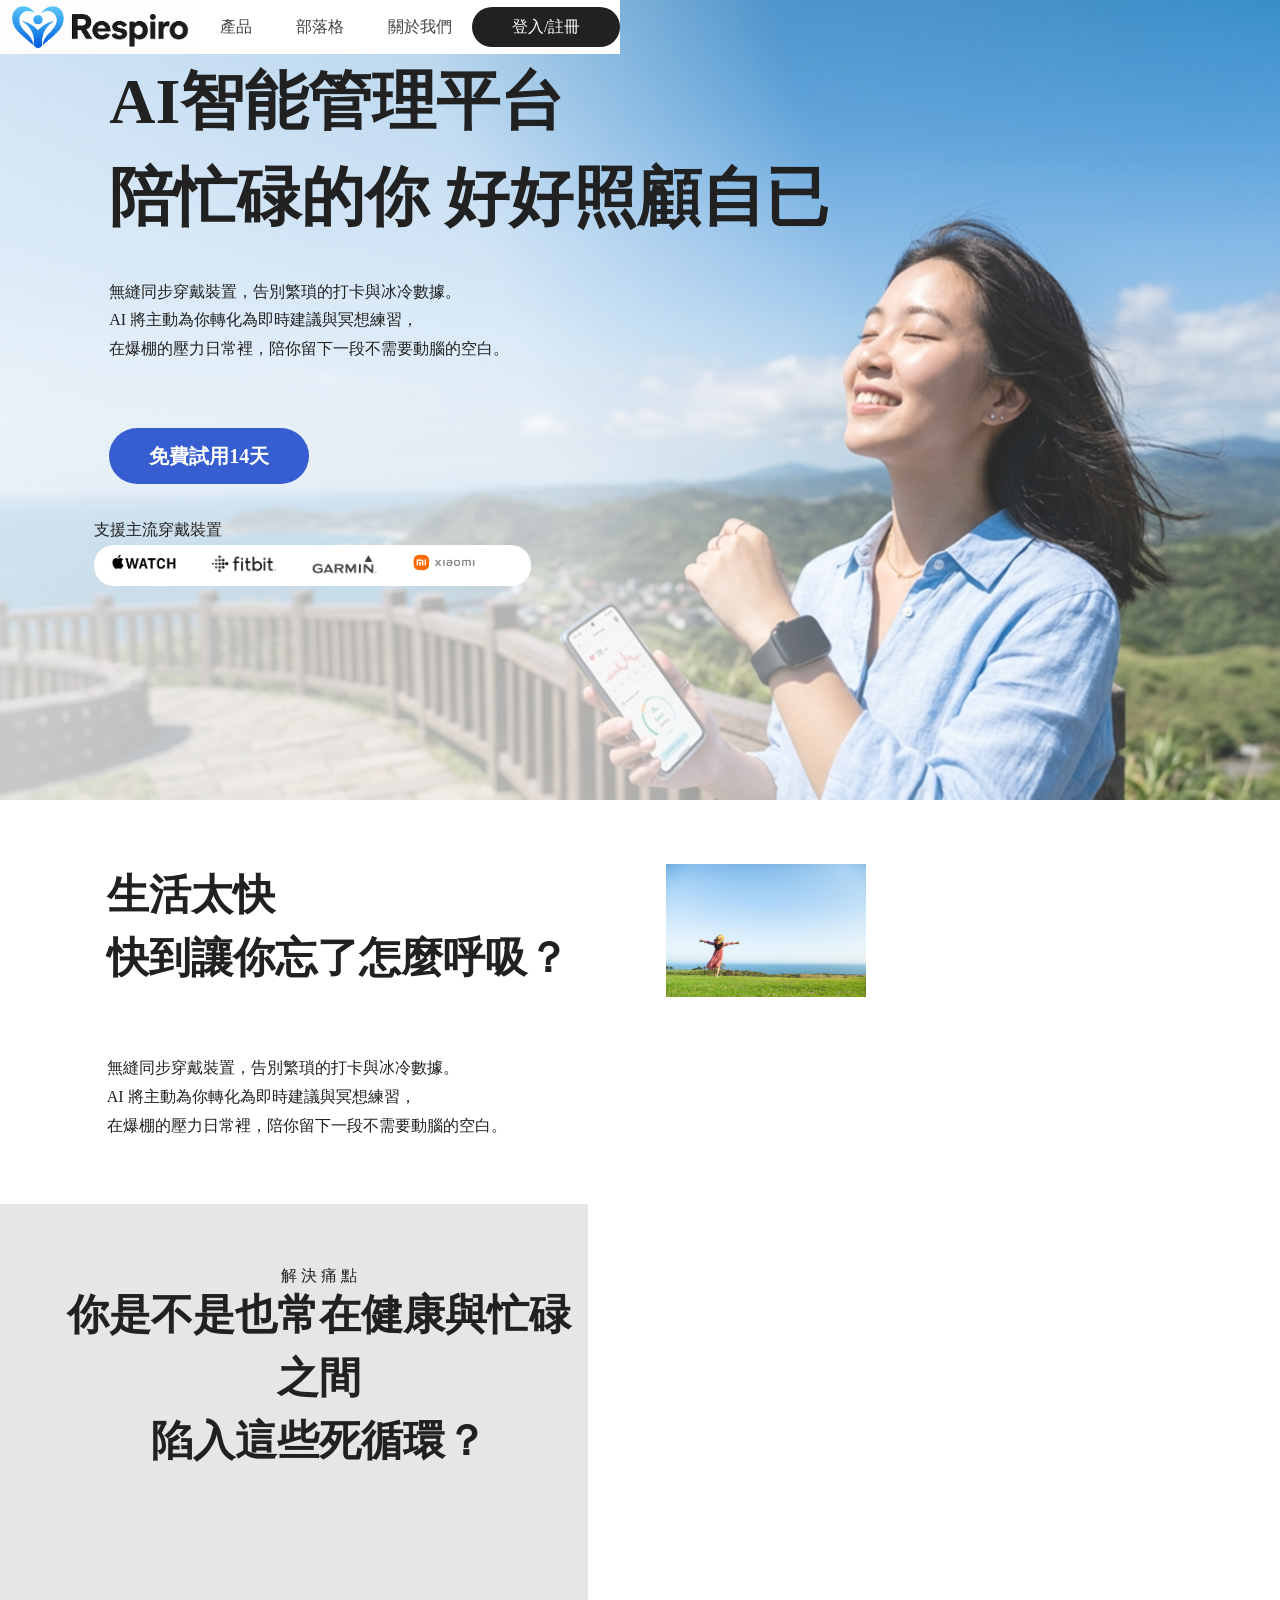
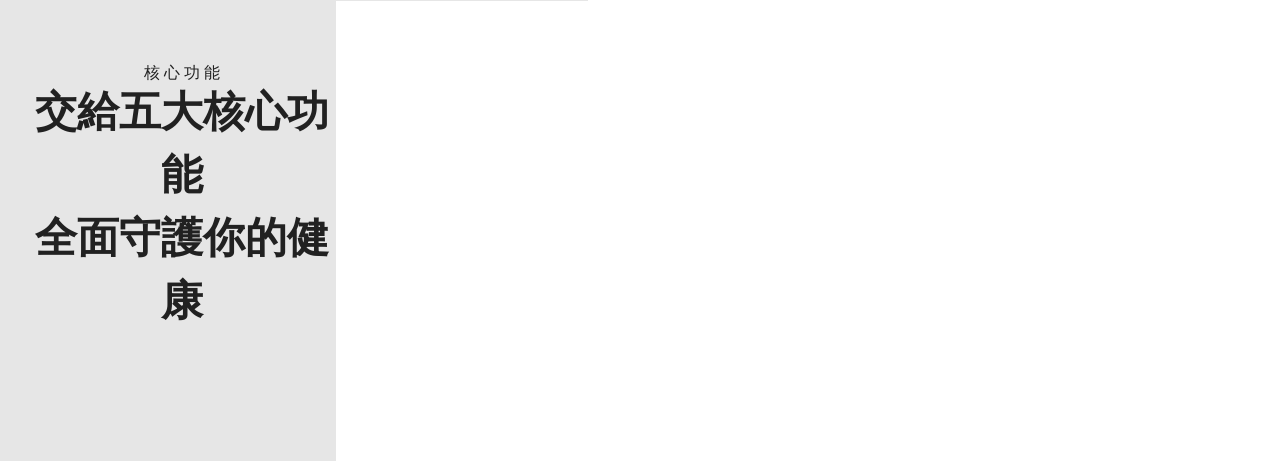
==== index.html @ ed813b64 "第三次修改" ====
<!DOCTYPE html>
<html lang="en">
<head>
    <meta charset="UTF-8">
    <meta name="viewport" content="width=device-width, initial-scale=1.0">
    <title>Document</title>
    <link rel="stylesheet" href="reset.css">
    <link rel="stylesheet" href="index.css">
    <link rel="stylesheet" href="all.css">
    <style>
        
    </style>
</head>


    
    <div class="header">
        <div class="container">
            <div class="row">
                    <div class="navbar d-flex align-center  justify-between  ">
                        <div class="nav  d-flex align-center justify-between  ">
                            <div class="logo">
                                <img src="image/respiro-logo.png" alt="logo"  style="width: 200px";>
                            </div>
                            <div class="menu">
                                <a href="">產品</a>
                                <a href="">部落格</a>
                                <a href="">關於我們</a>
                            </div>
                        </div>
                            <div class="login">
                                <a href="">登入/註冊</a>
                            </div>
                    </div>
            </div>
        </div>

        <div class="row">
            <div class="col-8 offset-1 ">
                        <h1 class="h1 mb-32 ">AI智能管理平台 <br>陪忙碌的你 好好照顧自已</h1> 
                        <p class="text-sm  mb-64">無縫同步穿戴裝置，告別繁瑣的打卡與冰冷數據。<br>
                        AI 將主動為你轉化為即時建議與冥想練習，<br>
                        在爆棚的壓力日常裡，陪你留下一段不需要動腦的空白。</p>
                <div class="trial mb-32 ">
                        <a href="#" class="text-md"  >免費試用14天</a>
                </div>
            </div>
        </div>

    <div class="row">
                <div class="support-device col-4  offset-1">
                        <p class="text-sm ">支援主流穿戴裝置</p>
                            <div class="device">
                                <ul class="d-flex">
                                    <li><img src="image/Apple_Watch_Series_3-Logo.wine.png" alt="apple-watch" style="width: 100px; "></li>
                                    <li><img src="image/Fitbit logo.png" alt="fit-bit" style="width: 100px"></li>
                                    <li><img src="image/garmin_logo.png" style="width: 100px"> </li>
                                    <li><img src="image/小米-logo.png "style="width: 100px"></li>
                                </ul>
                            </div>
                
                </div>
                    
            </div>

    
    </div>
        

        <div class="container">
            
            <div class="row">
                    <div class="pain-point d-flex col-12 offset-1 py-64 ">
                            <div class="pain-text">
                            <h2 class="h2 mb-64">生活太快<br>快到讓你忘了怎麼呼吸？</h2>
                            <p class="text-sm">無縫同步穿戴裝置，告別繁瑣的打卡與冰冷數據。<br>
                                AI 將主動為你轉化為即時建議與冥想練習，<br>
                                在爆棚的壓力日常裡，陪你留下一段不需要動腦的空白。</p>
                            </div>
                            <div class="paint-img col-5 offset-1">
                                <img src="image/breath.jpg" alt="breath" width="200px">
                            </div>
                    </div>
            </div>

            <div class="row">
                    <div class="solution py-64 ">
                        <div class="solution-text offset-1 text-center">
                            <p class="">解 決 痛 點</p>
                            <h2 class="h2 mb-64  mb-24"  >你是不是也常在健康與忙碌之間<br>
                        陷入這些死循環？</h2>
                        </div>

                    </div>
            </div>

            <div class="row">
                    <div class="core-services py-64 ">
                        <div class="solution-text offset-1 text-center">
                            <p class="">核 心 功 能</p>
                            <h2 class="h2 mb-64  mb-24"  >交給五大核心功能<br>
                        全面守護你的健康</h2>
                        </div>   
                    </div>  
            </div>
            
            
        </div>


    



</body>
</html>
---- index.css ----
.menu a{
    color: var(--netural-700);
    padding: 8px 20px;

    
}



.navbar{
    background-color:var(--netural-0) ;
    
   
}
.login a{
   text-decoration: none;
   color: var(--netural-0);
   background-color:var(--netural-800) ;
   border-radius: 20px;
   padding: 12px 40px;
   

}


.header{
    background-image: url(/image/hero-img.png);
    max-width: 100%;
    height: 800px; 
    display: block;
    /* 建議高度 450-500px之間 最高650px */
    background-repeat: no-repeat;
    background-position: center center;
}


.trial a{
    background-color:var(--primary-600) ;
    padding: 8px 40px;
    border-radius: 30px;
    color: var(--netural-0);
}

.device ul img{
 padding-inline: 16px;
 
 
}

.device{
    background-color: var(--netural-0);
    padding-block: 8px;
    border-radius: 20px;

}

.solution{
    background-color: var(--netural-200);
}

.card{
    width: 300px;
    border-radius: 30px;
    padding-block: 24px;
    padding-inline: 100%;
}


.card-01{
    background-color:#ECF2E8;
   
}


.card-02{
    background-color:#FFE8DA;
}

.card-03{
    background-color:#DCE1FE;
}


.core-services{
     background-color: var(--netural-200);
}
---- all.css ----
/* 顏色 */


:root{
    --primary-100:#DFE9FA;
    --primary-200:#C7D9F6;
    --primary-300:#A1C1EF;
    --primary-400:#74A0E6;
    --primary-500:#5380DE;
    --primary-600:#375ED0;
    --primary-700:#3551C0;
    --primary-800:#31449C;

    --netural-0:#ffffff;
    --netural-100:#F5F5F5;
    --netural-200:#E6E6E6;
    --netural-300:#D6D6D6;
    --netural-400:#A5A5A5;
    --netural-500:#767676;
    --netural-600:#575757;
    --netural-700:#434343;
    --netural-800:#212121;
    --netural-900:#1A1A1A;
    


    
}

/* 標籤 */

*, *::before, *::after {
    box-sizing: border-box;
}


img{
    vertical-align: middle;
    max-width: 100%;
    height: auto;

}
a{
    text-decoration: none;
    
    display: inline-block;

}

body{
    color: #212121;
}


/* 通用設定 */

.margin-auto{
 margin: auto;
}

.container {
    max-width: 1440px;
    padding-inline: 15px;
    margin: auto;
}


.h1{
    font-size: 64px;
    line-height:1.5 ;
    font-weight: 700;
}

.h2{
    font-size: 42px;
    line-height:1.5 ;
    font-weight: 700;
}

.h3{
    font-size: 32px;
    line-height:1.5 ;
    font-weight: 700;
}


.text-lg{
    font-size: 24px;
    line-height:1.5 ;
    font-weight: 500;

}

.text-md{
    font-size: 20px;
    line-height:2 ;
    font-weight: 600;

}

.text-sm{
    font-size: 16px;
    line-height:1.8 ;
    font-weight: 500;

}

.bg-neutral-100{
    background-color:var(--neutral-100);
    
}

.bg-neutral-200{
    background-color:var(--neutral-200);
}

.bg-neutral-300{
    background-color:var(--neutral-300);
}


.d-flex{
    display: flex;
}

.justify-between{
    justify-content: space-between;
}

.justify-center{
    justify-content: center;
}

.justify-around{
    justify-content: space-around;
}

.align-center{
    align-items: center;
}

.flex-wrap{
    flex-wrap: wrap;
}

.text-center{
    text-align: center;
}
/* 網格 */

.mb-4{
    margin-bottom: 4px;
}

.mb-8{
    margin-bottom: 8px;
}

.mb-12{
    margin-bottom: 12px;
}

.mb-24{
    margin-bottom: 23px;
}


.mb-32{
    margin-bottom: 32px;
}

.mb-40{
    margin-bottom: 40px;
}

.mb-60{
    margin-bottom: 60px;
}

.mb-64{
    margin-bottom: 64px;
}


.mb-72{
    margin-bottom: 72px;
}

.mb-96{
    margin-bottom: 96px;
}

.mb-142{
    margin-bottom: 142px;
}

.mb-168{
    margin-bottom: 168px;
}


.p-32{
    padding: 32px;
}

.py-64{
    padding-top: 64px;
    padding-bottom: 64px;
}

.py-32{
    padding-top: 32px;
    padding-bottom: 32px;
}

.py-8{
    padding-top: 8px;
    padding-bottom: 8px;
}

.pb-12{
    padding-bottom: 12px;
}

.pb-24{
    padding-bottom: 24px;
}






.pb-48{
    padding-bottom: 48px;
}

.pe-8{
    padding-right: 8px;
}

.pe-12{
    padding-right: 12px;
}

.px-24{
    padding-inline: 24px;
}

.container {
    max-width: 1440px;
    padding-inline: 15px;
    margin: auto;
}

.row {
    display: flex;
    flex-wrap: wrap;
    margin-inline: -15px;
}

[class^="col-"],
.col {
    
    padding-inline: 15px;
    box-sizing: border-box;
}

.col-1 {
    width: 8.333333%;
}

.col-2 {
    width: 16.666666%;
}

.col-3 {
    width: 25%;
}

.col-4 {
    width: 33.333333%;
}

.col-5 {
    width: 41.666666%;
}

.col-6 {
    width: 50%;
}

.col-7 {
    width: 58.333333%;
}

.col-8 {
    width: 66.666666%;
}

.col-9 {
    width: 75%;
}

.col-10 {
    width: 83.333333%;
}

.col-11 {
    width: 91.666666%;
}

.col-12 {
    width: 100%;
}


.offset-1 {
  margin-left: 8.333333%;
}


.row {
    display: flex;
    flex-wrap: wrap;
    margin-inline: -15px;
}
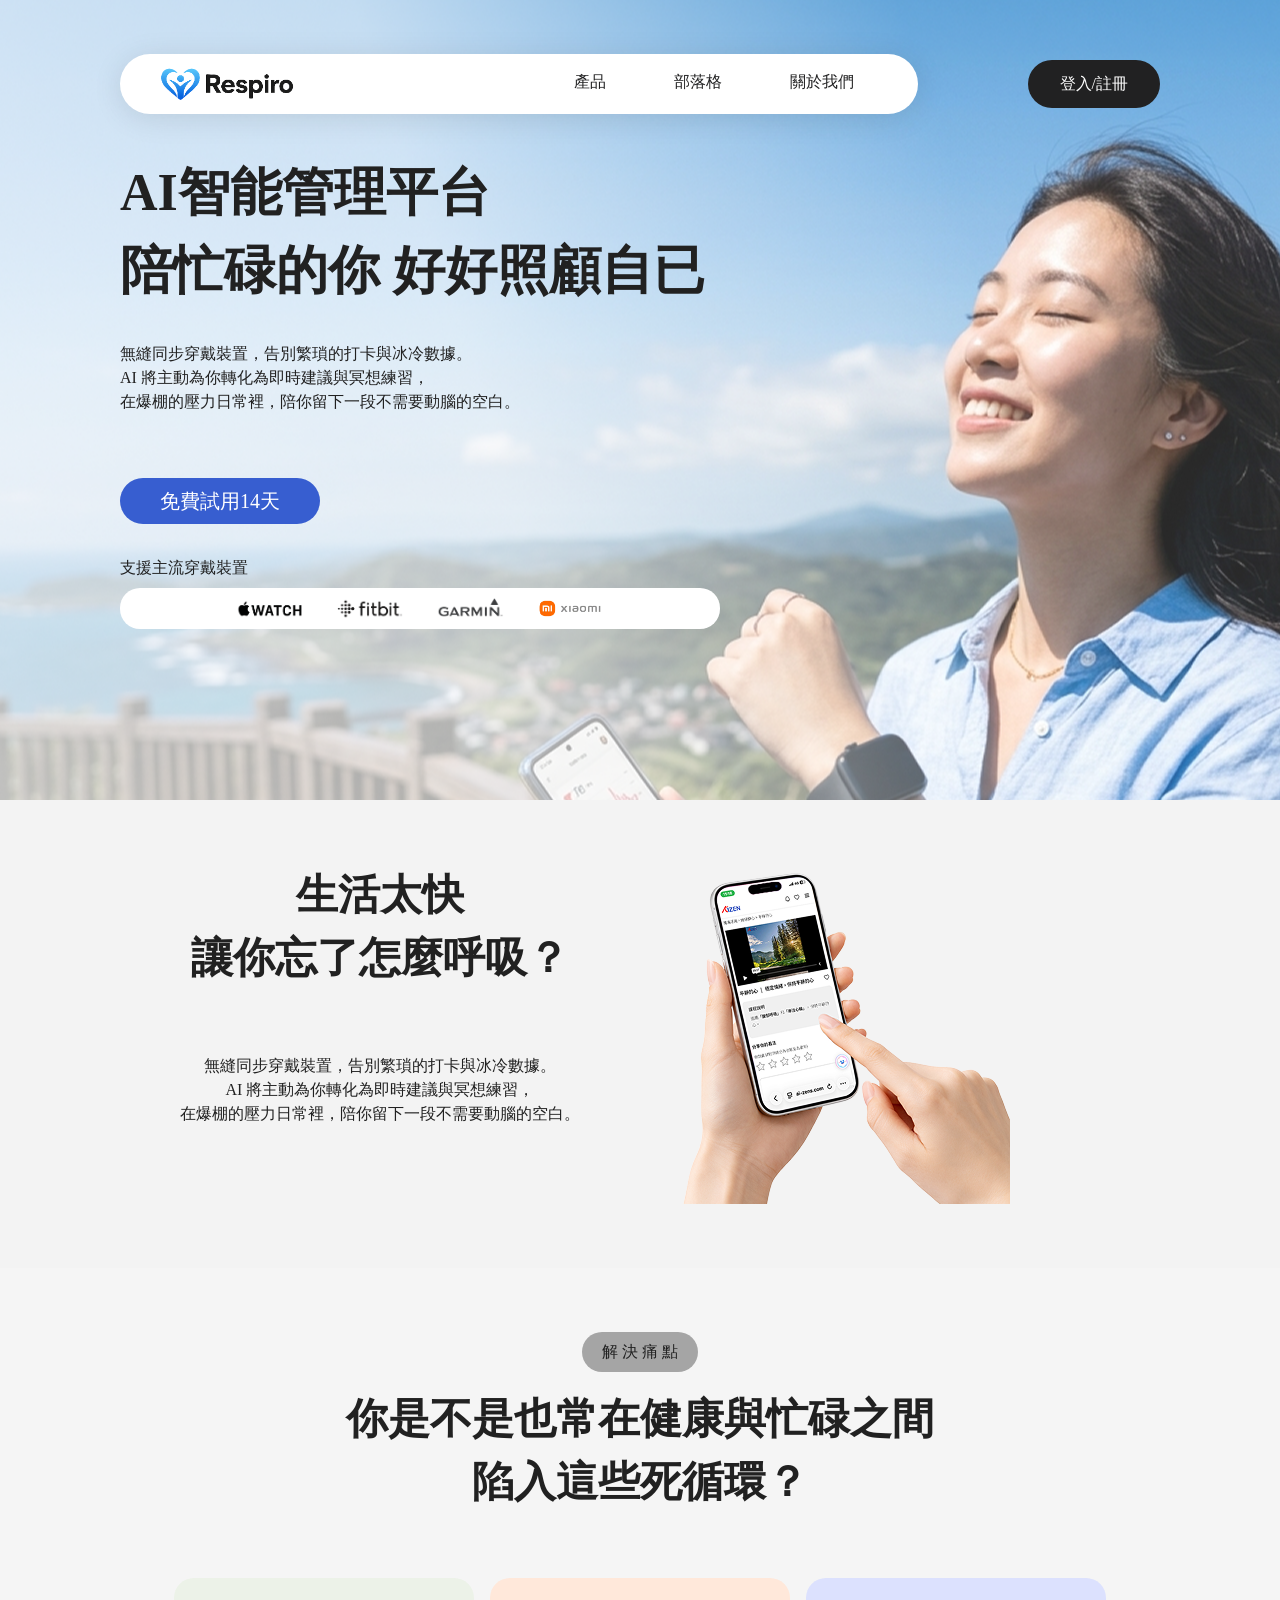
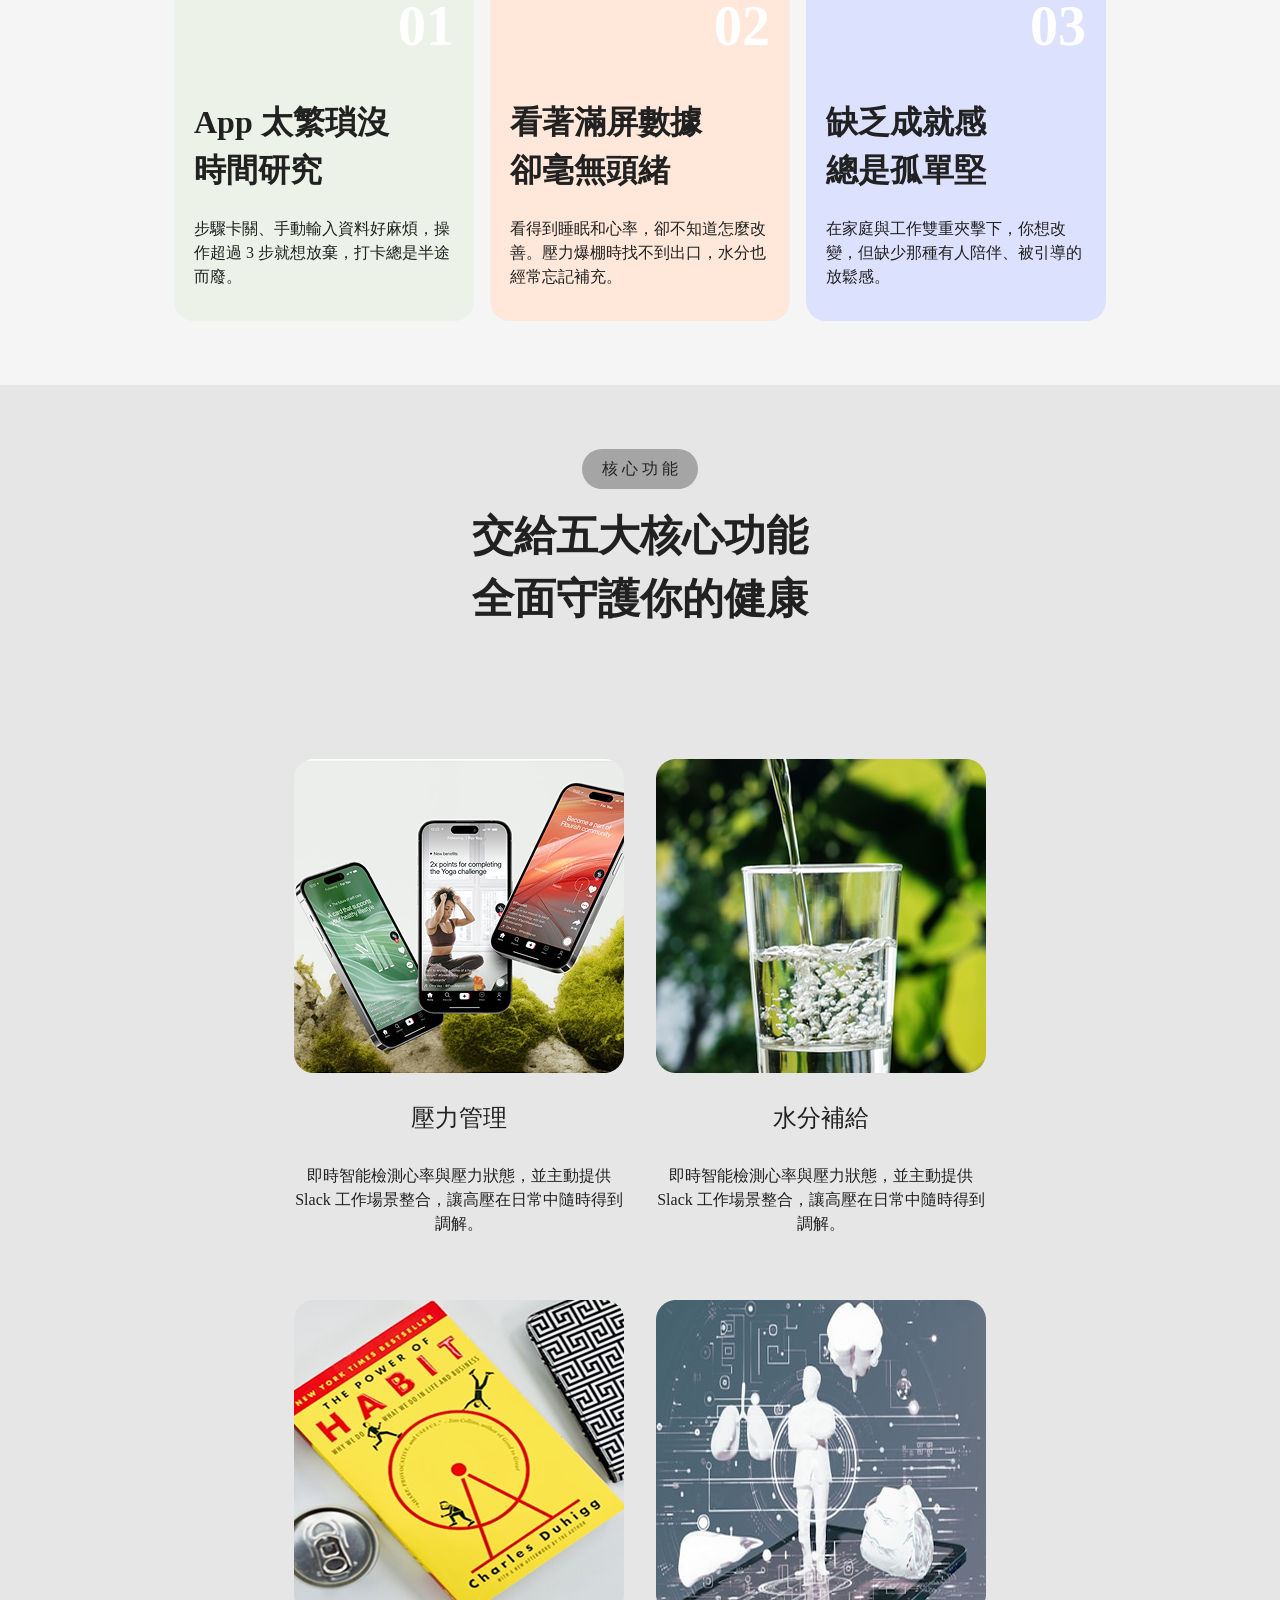
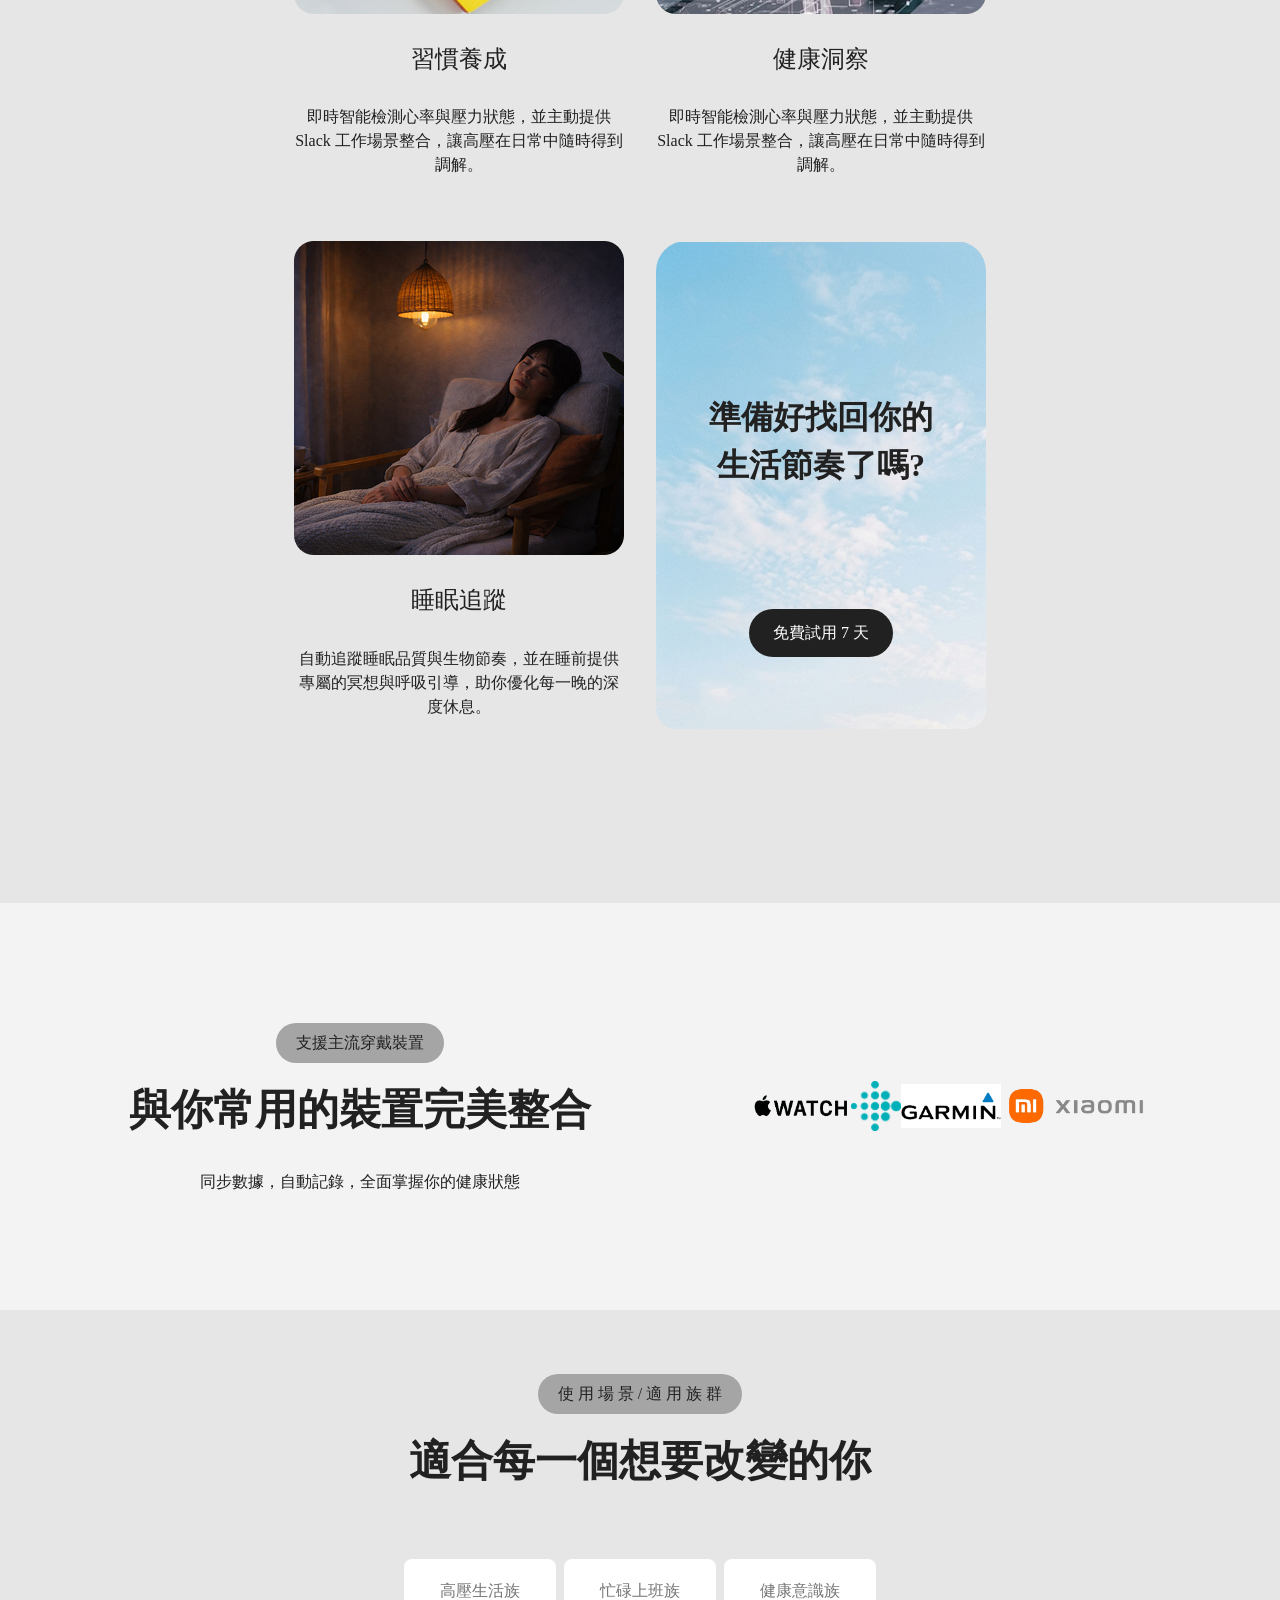
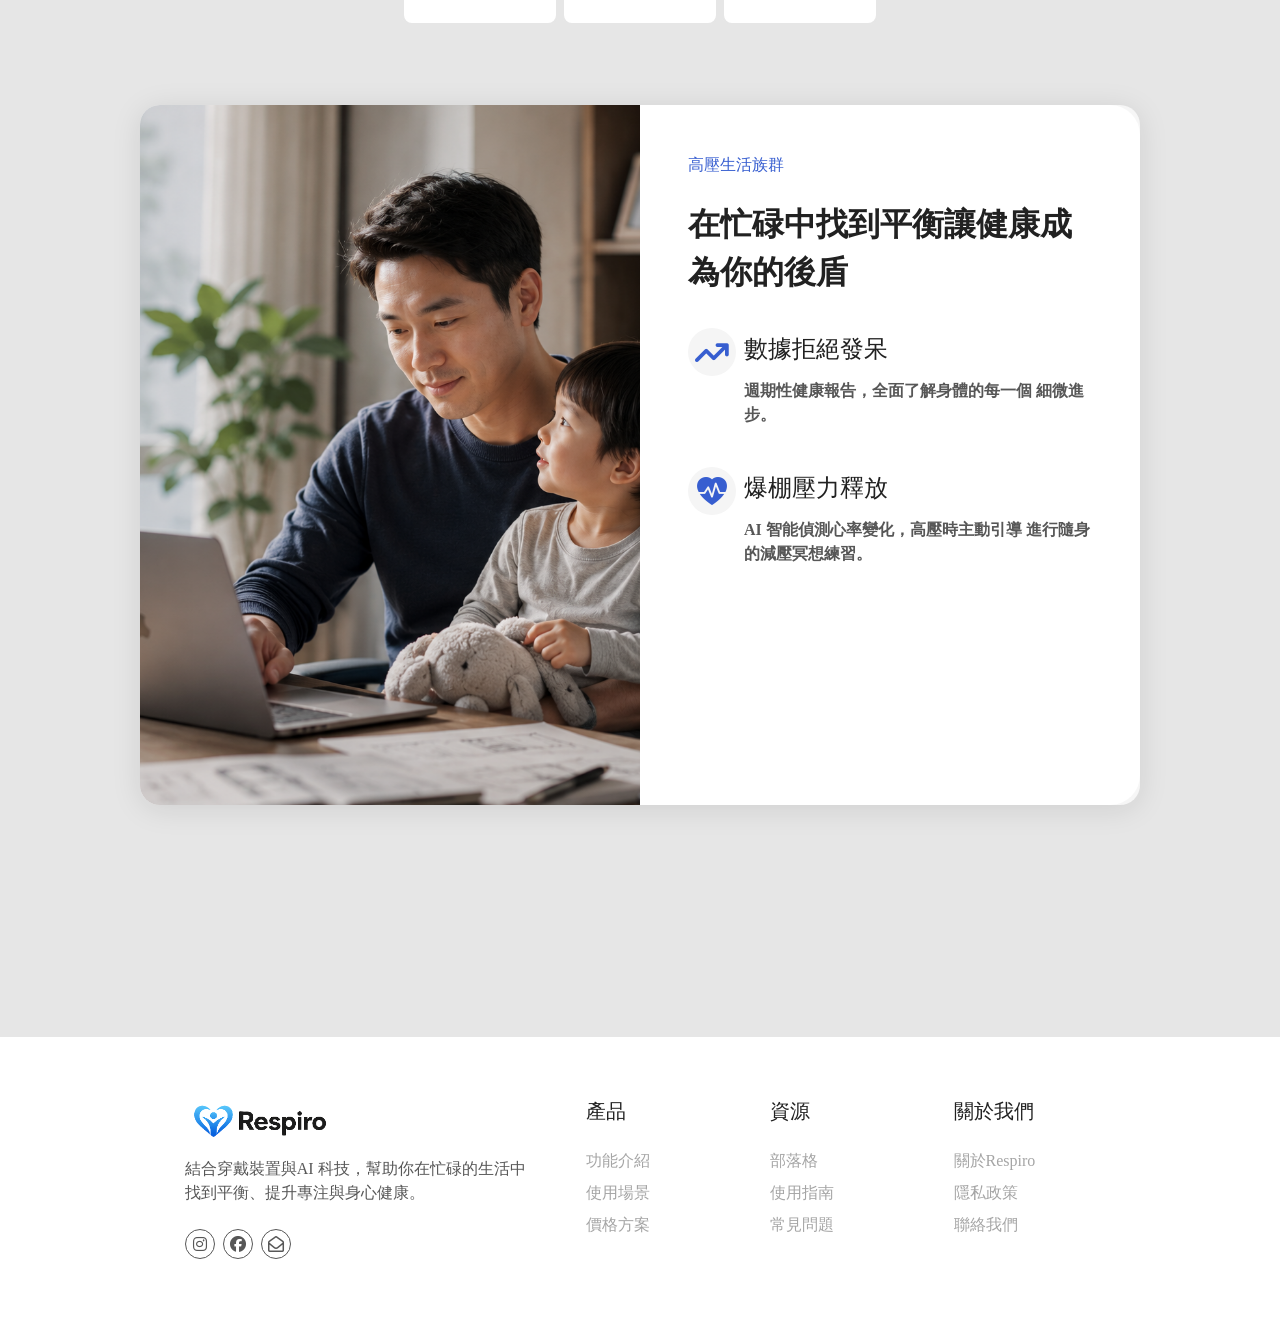
==== commit d4e7f115: "第四次修改" ====
--- a/index.html
+++ b/index.html
@@ -4,111 +4,313 @@
     <meta charset="UTF-8">
     <meta name="viewport" content="width=device-width, initial-scale=1.0">
     <title>Document</title>
+    <link rel="stylesheet" href="blog.css">
     <link rel="stylesheet" href="reset.css">
     <link rel="stylesheet" href="index.css">
     <link rel="stylesheet" href="all.css">
-    <style>
+    <link rel="stylesheet" href="product.css">
+     <link rel="stylesheet" href="https://cdnjs.cloudflare.com/ajax/libs/font-awesome/6.5.1/css/all.min.css" integrity="sha512-DTOQO9RWCH3ppGqcWaEA1BIZOC6xxalwEsw9c2QQeAIftl+Vegovlnee1c9QX4TctnWMn13TZye+giMm8e2LwA==" crossorigin="anonymous" referrerpolicy="no-referrer" />
+    <link rel="stylesheet" href="https://cdn.jsdelivr.net/npm/bootstrap-icons@1.11.3/font/bootstrap-icons.min.css">
+   
+</head>
+
+
+<body>
+
+ <section class=" main-header index-banner">
+    <div class="container-pro">
         
-    </style>
-</head>
-
-
-    
-    <div class="header">
-        <div class="container">
-            <div class="row">
-                    <div class="navbar d-flex align-center  justify-between  ">
-                        <div class="nav  d-flex align-center justify-between  ">
-                            <div class="logo">
-                                <img src="image/respiro-logo.png" alt="logo"  style="width: 200px";>
-                            </div>
-                            <div class="menu">
-                                <a href="">產品</a>
-                                <a href="">部落格</a>
-                                <a href="">關於我們</a>
-                            </div>
-                        </div>
-                            <div class="login">
-                                <a href="">登入/註冊</a>
-                            </div>
-                    </div>
-            </div>
-        </div>
-
-        <div class="row">
-            <div class="col-8 offset-1 ">
-                        <h1 class="h1 mb-32 ">AI智能管理平台 <br>陪忙碌的你 好好照顧自已</h1> 
-                        <p class="text-sm  mb-64">無縫同步穿戴裝置，告別繁瑣的打卡與冰冷數據。<br>
-                        AI 將主動為你轉化為即時建議與冥想練習，<br>
-                        在爆棚的壓力日常裡，陪你留下一段不需要動腦的空白。</p>
-                <div class="trial mb-32 ">
-                        <a href="#" class="text-md"  >免費試用14天</a>
-                </div>
-            </div>
-        </div>
-
-    <div class="row">
-                <div class="support-device col-4  offset-1">
-                        <p class="text-sm ">支援主流穿戴裝置</p>
-                            <div class="device">
-                                <ul class="d-flex">
-                                    <li><img src="image/Apple_Watch_Series_3-Logo.wine.png" alt="apple-watch" style="width: 100px; "></li>
-                                    <li><img src="image/Fitbit logo.png" alt="fit-bit" style="width: 100px"></li>
-                                    <li><img src="image/garmin_logo.png" style="width: 100px"> </li>
-                                    <li><img src="image/小米-logo.png "style="width: 100px"></li>
-                                </ul>
-                            </div>
+            <div class="nav-header mb-40">
+                <nav class="nav-main-wrapper">
+                    <div class="nav-logo-link">
+                        <a href="index.html">
+                        <img src="image/respiro-logo.png" alt="respiro-logo" width="150px;" ></a>
+                    </div>
+                    <div class="nav-menu">
+                        <a href="product.html">產品</a>
+                        <a href="blog.html">部落格</a>
+                        <a href="about.html">關於我們</a>
+                    </div>
+                    
+                </nav>
+                    <div class="nav-login">
+                        <a href="login.html">登入/註冊</a>
+                    </div>
+            </div>
+
+           <div class="intro-items  ">
+                                <h1 class="h1 mb-32  ">AI智能管理平台 <br>陪忙碌的你 好好照顧自已</h1> 
+                                <p class="text-sm  mb-64">無縫同步穿戴裝置，告別繁瑣的打卡與冰冷數據。<br>
+                                AI 將主動為你轉化為即時建議與冥想練習，<br>
+                                在爆棚的壓力日常裡，陪你留下一段不需要動腦的空白。</p>
+                        <div class="trial mb-32 ">
+                                <a href="#" class="text-md"  >免費試用14天</a>
+                        </div>
+                    </div>
+
+        <div class="support-device ">
+                                <p class="text-sm mb-8 ">支援主流穿戴裝置</p>
+                                    <div class="device">
+                                        <ul class="d-flex align-center justify-center">
+                                            <li><img src="image/Apple_Watch_Series_3-Logo.wine.png" alt="apple-watch" style="width: 100px; "></li>
+                                            <li><img src="image/Fitbit logo.png" alt="fit-bit" style="width: 100px"></li>
+                                            <li><img src="image/garmin_logo.png" style="width: 100px"> </li>
+                                            <li><img src="image/小米-logo.png "style="width: 100px"></li>
+                                        </ul>
+                                    </div>
+                    </div> 
+  
+    </div>
+    </section>
+
+
+        <section class="pain-point">
+            
+            <div class="container-pro">
                 
-                </div>
-                    
-            </div>
-
-    
-    </div>
-        
-
-        <div class="container">
-            
-            <div class="row">
-                    <div class="pain-point d-flex col-12 offset-1 py-64 ">
-                            <div class="pain-text">
-                            <h2 class="h2 mb-64">生活太快<br>快到讓你忘了怎麼呼吸？</h2>
+                    <div class=" d-flex py-64  justify-center">
+                            <div class=" pain-text  text-center">
+                            <h2 class="h2 mb-64">生活太快<br>讓你忘了怎麼呼吸？</h2>
                             <p class="text-sm">無縫同步穿戴裝置，告別繁瑣的打卡與冰冷數據。<br>
                                 AI 將主動為你轉化為即時建議與冥想練習，<br>
                                 在爆棚的壓力日常裡，陪你留下一段不需要動腦的空白。</p>
                             </div>
-                            <div class="paint-img col-5 offset-1">
-                                <img src="image/breath.jpg" alt="breath" width="200px">
-                            </div>
-                    </div>
-            </div>
-
-            <div class="row">
-                    <div class="solution py-64 ">
-                        <div class="solution-text offset-1 text-center">
-                            <p class="">解 決 痛 點</p>
-                            <h2 class="h2 mb-64  mb-24"  >你是不是也常在健康與忙碌之間<br>
-                        陷入這些死循環？</h2>
-                        </div>
-
-                    </div>
-            </div>
-
-            <div class="row">
-                    <div class="core-services py-64 ">
-                        <div class="solution-text offset-1 text-center">
-                            <p class="">核 心 功 能</p>
-                            <h2 class="h2 mb-64  mb-24"  >交給五大核心功能<br>
-                        全面守護你的健康</h2>
+                            <div class="paint-img col-6 text-center">
+                                <img src="image/iphone.png" alt="">
+                            </div>
+                    </div>
+            </div>        
+            
+        </section>
+
+        <section class="solution">
+            <div class="container-pro ">
+               
+                            <div class=" py-64  ">
+                                <div class="solution-text  text-center ">
+                                    <div class="intro">解 決 痛 點</div>
+                                    <h2 class="h2 mb-64  mb-24"  >你是不是也常在健康與忙碌之間<br>
+                                陷入這些死循環？</h2>
+                                </div>
+
+                                <div class=" card-list  ">
+                                    <div class="  card card-01">
+                                        <div class="num">01</div>
+                                        <h3 class="h3 mb-24">App 太繁瑣沒<br>時間研究</h3>
+                                        <p class="text-sm">步驟卡關、手動輸入資料好麻煩，操作超過 3 步就想放棄，打卡總是半途而廢。</p>
+                                    </div>
+                                    <div class="card card-02">
+                                        <div class="num">02</div>
+                                        <h3 class="h3 mb-24">看著滿屏數據<br>卻毫無頭緒</h3>
+                                        <p class="text-sm">看得到睡眠和心率，卻不知道怎麼改善。壓力爆棚時找不到出口，水分也經常忘記補充。</p>
+                                    </div>
+                                    <div class=" card card-03">
+                                        <div class="num">03</div>
+                                        <h3 class="h3 mb-24">缺乏成就感<br>總是孤單堅</h3>
+                                        <p class="text-sm">在家庭與工作雙重夾擊下，你想改變，但缺少那種有人陪伴、被引導的放鬆感。</p>
+                                    </div>
+                                </div>
+                            </div>
+
+                  
+            </div>
+        </section>    
+
+        <section class="core-services pb-120">
+            <div class="container-pro">
+                <div class=" py-64 ">
+                    <div class=" text-center">
+                        <div class="intro">核 心 功 能</div>
+                        <h2 class="h2 mb-64 mb-24">交給五大核心功能<br>全面守護你的健康</h2>
+                    </div>   
+                </div>  
+
+                <!-- <div class="row"> -->
+                    <div class=" serv-card-list ">
+                        <div class="serv-card ">
+                            <img src="image/stress.png" alt="">
+                            <h4 class="text-lg py-24 text-center">壓力管理</h4>
+                            <p class="text-sm">即時智能檢測心率與壓力狀態，並主動提供 Slack 工作場景整合，讓高壓在日常中隨時得到調解。</p>
+                        </div>
+                        <div class=" serv-card ">
+                            <img src="image/water.png" alt="">
+                            <h4 class="text-lg py-24 text-center">水分補給</h4>
+                            <p class="text-sm">即時智能檢測心率與壓力狀態，並主動提供 Slack 工作場景整合，讓高壓在日常中隨時得到調解。</p>
+                        </div>
+                        <div class=" serv-card  ">
+                            <img src="image/habit.png" alt="">
+                            <h4 class="text-lg py-24 text-center">習慣養成</h4>
+                            <p class="text-sm">即時智能檢測心率與壓力狀態，並主動提供 Slack 工作場景整合，讓高壓在日常中隨時得到調解。</p>
+                        </div>
+
+                            <div class="  serv-card  ">
+                            <img src="image/healthcare.png" alt="">
+                            <h4 class="text-lg py-24 text-center">健康洞察</h4>
+                            <p class="text-sm">即時智能檢測心率與壓力狀態，並主動提供 Slack 工作場景整合，讓高壓在日常中隨時得到調解。</p>
+                        </div>
+                        <div class="  serv-card  ">
+                            <img src="image/sleep.png" alt="">
+                            <h4 class="text-lg py-24 text-center">睡眠追蹤</h4>
+                            <p class="text-sm">自動追蹤睡眠品質與生物節奏，並在睡前提供專屬的冥想與呼吸引導，助你優化每一晚的深度休息。</p>
+                        </div>
+                        <div class=" serv-card-img">
+                            <p class="h3 py-120">準備好找回你的<br>生活節奏了嗎?</p>
+                            <a href="#">免費試用 7 天</a>
+                           
+                        </div>
+
+                    </div>
+                <!-- </div> -->
+         
+            </div>    
+        </section>
+
+        <section class="device-combine">
+            <div class="container-pro">
+                    <div class="device-combine-item d-flex justify-center py-120">
+                        <div class=" device-comb text-center">
+                                <div class="intro ">支援主流穿戴裝置</div>
+                                <h2 class="h2  mb-32">與你常用的裝置完美整合</h2>
+                                <p>同步數據，自動記錄，全面掌握你的健康狀態</p>
+                            </div>   
+
+                        <div class="device-comb-img align-center ">
+                            
+                            <ul class="d-flex align-center justify-center">
+                                <li><img src="image/Apple_Watch_Series_3-Logo.wine.png" alt="apple-watch" style="width: 100px; "></li>
+                                <li><img src="image/FIT-logo-color.png" alt="fit-bit" style="width: 50px"></li>
+                                <li><img src="image/Garmin-logo-color.jpg" style="width: 100px"> </li>
+                                <li><img src="image/小米-logo.png "style="width: 150px"></li>
+                            </ul>
+                            
+                        </div>
+                    </div>
+            </div>
+        </section>
+            
+        <section class="fit-people-section">
+            
+            <div class="container-pro">
+              <div class="fit-item ">
+                <div class=" pt-64 ">
+                        <div class=" text-center">
+                            <div class="intro">使 用 場 景 / 適 用 族 群</div>
+                            <h2 class="h2 mb-64 mb-24">適合每一個想要改變的你</h2>
                         </div>   
                     </div>  
-            </div>
-            
-            
+                
+                    <div class="fit-bar text-center">
+                        <a href="#">高壓生活族</a>
+                        <a href="#">忙碌上班族</a>
+                        <a href="#">健康意識族</a>
+                    </div>
+         
+
+<div class="coach-section d-flex justify-center  mb-168 align-center ">
+
+                   
+        <div class="coach-lg-card">
+
+                    <div class="coach-card ">
+                        <div class="coach-img">
+                            <img src="image/man.png" alt="" width="500px;" height="600px;">
+                        </div>
+                    </div>
+
+                        <div class="coach-card-txt">
+                            <p class="text-sm mb-24" style="color: var(--primary-600);">高壓生活族群</p>
+                            <h3 class="h3 mb-32">在忙碌中找到平衡讓健康成為你的後盾</h3>
+                        
+                            <div class="benefit-list d-flex  mb-40">
+                                <div class="icon-2 ">
+                                    <i class="fa-solid fa-arrow-trend-up" style="font-size: 30px ;color: var(--primary-600);">
+                                    </i>
+                                </div>
+                                <div class="benefit-card">
+                                    <h4 class="text-lg mb-8">數據拒絕發呆</h4>
+                                    <p class="text-sm-b"  style=" color: var(--netural-600)";>週期性健康報告，全面了解身體的每一個
+                                    細微進步。</p>
+                                </div>
+                                
+                            </div>
+
+                            <div class="benefit-list d-flex  mb-40">
+                                <div class="icon-2 ">
+                                    <i class="bi bi-heart-pulse-fill" style="font-size: 30px ;color: var(--primary-600);">
+                                    </i>
+                                </div>
+                                <div class="benefit-card">
+                                    <h4 class="text-lg mb-8">爆棚壓力釋放</h4>
+                                    <p class="text-sm-b"  style=" color: var(--netural-600)";>AI 智能偵測心率變化，高壓時主動引導
+進行隨身的減壓冥想練習。</p>
+                                </div>
+                                
+                            </div>
+
+                           
+                        </div>
+
         </div>
 
 
-    
+            </div>
+
+            </div>
+
+        </section>
+
+
+
+<div class="container-3">
+    <footer class="footer-section d-flex" >
+
+        <nav class="footer-logo">
+        <img src="image/respiro-logo.png" alt="logo" width="150px;">
+        <p >結合穿戴裝置與AI 科技，幫助你在忙碌的生活中<br>找到平衡、提升專注與身心健康。</p>
+        <ul class="d-flex">
+            <li><a href="#"><i class="fa-brands fa-instagram" " style="font-size: 16px;"></i></a></li>
+            <li><a href="#"><i class="fa-brands fa-facebook " style="font-size: 16px;"></i></a></li>
+            <li><a href="#"><i class="fa-regular fa-envelope-open " style="font-size: 16px;"></i></a></li>
+            
+            
+        </ul>
+         </nav>
+
+        <nav class="footer-product">
+                <h5>產品</h5>
+            <ul>
+                <li><a href="">功能介紹</a></li>
+                <li><a href="">使用場景</a></li>
+                <li><a href="">價格方案</a></li>
+                
+            </ul>
+        </nav>
+
+        
+         <nav class="footer-product">
+                <h5>資源</h5>
+            <ul>
+                <li><a href="">部落格</a></li>
+                <li><a href="">使用指南</a></li>
+                <li><a href="">常見問題</a></li>
+            </ul>
+        </nav>
+        
+        <nav class="footer-about">
+            <h5>關於我們</h5>
+                <ul>
+                    <li><a href="">關於Respiro</a></li>
+                    <li><a href="">隱私政策</a></li>
+                    <li><a href="">聯絡我們</a></li>
+                    
+                </ul>
+        </nav>
+
+
+
+</div>
+    </footer>        
+     
 
 
 
--- a/blog.css
+++ b/blog.css
@@ -0,0 +1,242 @@
+
+
+body{
+    background-color: #F3F3F3; 
+}
+.container-2 {
+    max-width: 1440px;
+    margin: 0 auto ;
+    display: flex;
+    justify-content: space-evenly;
+    
+}
+
+.container-3 {
+    
+    margin: 0 auto ;
+    display: flex;
+    justify-content:  space-evenly;
+    background-color: var(--netural-0);
+    
+}
+
+
+.aside{
+    flex-basis: 364px;
+    
+}
+
+.search {
+    position: relative; /* 啟用相對定位，讓內部的 icon 可以絕對定位在它裡面 */
+    display: inline-block; /* 或者 width: 100%，看你原本的佈局需求 */
+    width: 100%; /* 讓它撐開，或者設定固定寬度如 width: 400px; */}
+
+
+
+.search p{
+    padding-block: 16px;
+    padding-left: 56px;  /* 關鍵：加大左邊的 padding，留位置給 icon，避免文字去撞 icon */
+    padding-right: 24px;
+    background-color: var(--netural-0);
+    border-radius: 30px;
+    color: var(--netural-300);
+    font-size: 20px;
+    margin: 0; /* 消除段落預設的外距 */
+    
+}
+
+.search i {
+    position: absolute; /* 絕對定位 */
+    left: 20px;         /* 距離左邊的距離 */
+    top: 50%;           /* 移動到置中線 */
+    transform: translateY(-50%); /* 完美的垂直置中 */
+    color: var(--netural-300);   /* 讓 icon 顏色跟文字一致 */
+    font-size: 20px;    /* 調整 icon 大小 */
+}
+
+
+
+.top5 ol li a{
+    font-size: 20px;
+    font-weight: 500;
+    text-decoration: none;
+    color: #434343;
+    line-height: 1.5;
+    padding-bottom: 8px;
+
+}
+
+.top5 ol  p{
+    color: #767676;
+    font-family: 16px;
+    margin-bottom: 40px;
+}
+
+
+.top-list{
+    counter-reset: item;
+    list-style-type: none;
+}
+
+
+.top-list li a::before{
+    content: counter(item);
+    counter-increment: item;
+    
+    font-size: 32px;
+    font-weight: 700;
+}
+
+
+.article-section{
+flex-basis: 768px;
+
+
+}
+.category ul li a{
+    font-size: 20px;
+    font-weight: 700;
+    border-bottom: 1px solid #D6D6D6;
+    color: #212121;
+    text-decoration: none;
+    padding-block: 16px;
+    padding-right: 100px;
+
+    
+    
+
+}
+
+.category,.top5{
+   
+    padding: 20px 28px;
+    background-color: var(--netural-0);
+    margin-bottom: 40px;
+}
+
+.arti-tiem{
+    gap: 40px;
+}
+
+
+.article-card{
+
+    width: 360px;
+    /* margin-inline: 15px; */
+    background-color: var(--netural-0);
+    box-shadow: 4px 4px 20px #b0b0b0;
+    margin-bottom: 40px;
+    transition: background-color 0.3s ease;
+}
+
+.article-card img{
+  width: 100%;
+  transition: transform 0.5s ease; /* 放大速度慢一點更優雅 */
+}
+
+.article-card:hover {
+  transform: scale(1.05); /* 放大 1.05 倍即可，不要太多 */
+}
+
+.article-card-wrapper {
+  overflow: hidden; /* 隱藏超出框線的圖片 */
+  border-radius: 8px 8px 0 0;
+}
+
+
+
+.arti-card-txt{
+    padding: 24px 16px;
+
+}
+.timing{
+    color: var(--netural-400);
+    font-size: 14px;
+    margin-bottom: 8px;
+
+}
+
+
+.page-bar{
+    margin-bottom: 64px;
+}
+
+.page-bar ul li a{
+    font-size: 20px;
+    font-weight: 600;
+    width: 40px;
+    height: 40px;
+    justify-content: center; /* 水平置中 */
+    align-items: center;     /* 垂直置中 */
+    background-color: var(--netural-0);
+    /* text-align: center; */
+    display: flex;
+    margin: 8px;
+    color: var(--netural-400);
+    /* line-height: 40px; */
+
+    text-decoration: none;
+    border-radius: 4px; /* 如果需要圓圈，可以改 50% */
+    transition: all 0.3s ease;
+
+    
+   
+}
+
+.page-bar ul li:nth-child(1) a {
+background-color: var(--primary-600);
+color: var(--netural-0);
+}
+
+
+.page-bar ul li a:hover {
+    background-color: var(--primary-800);
+    color: var(--netural-0);
+}
+
+.footer-section {
+    margin-block: 64px;
+    
+}
+
+.footer-product h5,.footer-resource h5,.footer-about h5{
+ font-size: 20px;
+ font-weight: 700px;
+ margin-bottom: 24px;
+}
+
+.footer-product ,.footer-resource ,.footer-about {
+ font-size: 20px;
+ font-weight: 700px;
+ margin-inline: 60px;
+}
+
+
+.footer-section ul li a{
+    font-size: 16px;
+    text-decoration: none;
+    color: var(--netural-400);
+      margin-block:8px 
+   
+}
+
+
+.footer-logo p{
+    color: var(--netural-600);
+    margin-block: 16px;
+    font-size: 16px;
+    line-height: 1.5;
+}
+
+.footer-logo ul li a {
+color: var(--netural-600);
+ display: inline-block;
+ 
+ width: 30px;
+ height: 30px;
+ border: 1px solid var(--netural-600);
+ border-radius: 300px;
+ margin-right: 8px;
+ text-align: center;
+ line-height: 30px;
+}
--- a/index.css
+++ b/index.css
@@ -1,18 +1,30 @@
 
 .menu a{
     color: var(--netural-700);
-    padding: 8px 20px;
-
-    
-}
-
-
+    padding: 12px 40px;
+    display: inline-block;
+
+    
+}
 
 .navbar{
-    background-color:var(--netural-0) ;
-    
-   
-}
+    background-color: transparent;
+    margin-block: 64px;
+   
+
+
+}
+
+.nav{
+    background-color: var(--netural-0); /* 半透明白底 */
+    backdrop-filter: blur(100px); /* 讓背景模糊 */
+    -webkit-backdrop-filter: blur(10px); /* 支援 Safari 瀏覽器 */
+    padding-inline: 80px;
+    border-radius: 30px;
+   
+}
+
+
 .login a{
    text-decoration: none;
    color: var(--netural-0);
@@ -23,16 +35,26 @@
 
 }
 
-
-.header{
-    background-image: url(/image/hero-img.png);
-    max-width: 100%;
+.logo{
+    padding-block: 10px;
+}
+
+.index-banner{
+    background-image: url(image/hero-section-1.5.png);
+    width: 100%;
     height: 800px; 
     display: block;
     /* 建議高度 450-500px之間 最高650px */
     background-repeat: no-repeat;
-    background-position: center center;
-}
+    background-position:  center center ;
+    
+
+}
+
+
+        .index-banner:hover background-image {
+            scale: 1.3;
+        }
 
 
 .trial a{
@@ -41,6 +63,7 @@
     border-radius: 30px;
     color: var(--netural-0);
 }
+
 
 .device ul img{
  padding-inline: 16px;
@@ -52,24 +75,50 @@
     background-color: var(--netural-0);
     padding-block: 8px;
     border-radius: 20px;
+    width: 600px;
 
 }
 
 .solution{
-    background-color: var(--netural-200);
-}
-
+    background-color: var(--netural-100);
+}
+
+.solutio-text{
+    text-align: center;
+
+}
+
+.card-list{
+    display: flex;
+    margin-inline: 20px;
+    justify-content: center;
+    gap: 16px;
+    
+}
+
+.num{
+    font-size:56px ;
+    color: #ffffff;
+    font-weight: 700;
+    position: absolute;
+    right: 20px;
+    top:20px;
+}
 .card{
     width: 300px;
-    border-radius: 30px;
-    padding-block: 24px;
-    padding-inline: 100%;
-}
+    padding-bottom: 32px;
+    padding-top: 120px;
+    border-radius: 20px;
+    padding-inline: 20px;
+    position: relative;
+   
+
+}
+
 
 
 .card-01{
     background-color:#ECF2E8;
-   
 }
 
 
@@ -83,5 +132,98 @@
 
 
 .core-services{
-     background-color: var(--netural-200);
+    background-color: var(--netural-200);
+}
+
+.intro{ 
+    background-color: var(--netural-400);
+    display: inline-block;
+    padding-block: 12px;
+    padding-inline: 20px;
+    border-radius: 40px;
+    margin-bottom: 16px;
+
+}
+    
+
+
+.serv-card-list{
+    
+   
+    display: flex;
+    flex-wrap: wrap;
+    justify-content: center;
+    
+    
+   
+    
+}
+
+.serv-card{
+    
+    
+    width: 330px;
+    margin-inline: 16px;
+    text-align: center;
+    margin-bottom: 64px;
+    
+    
+}
+
+
+.serv-card-img{
+    background-image: url(image/sky.png);
+    width: 330px;
+    margin-inline: 16px;
+    text-align: center;
+    background-repeat: no-repeat;
+padding-top: 32px;
+    border-radius: 30px;
+    
+
+}
+
+.serv-card-img a{
+    background-color: var(--netural-800);
+    padding-block: 16px;
+    padding-inline: 24px;
+    text-decoration: none;
+    color: var(--netural-0);
+    border-radius: 30px;
+
+}
+
+.device-combine-item{
+    gap: 160px;
+    align-items: center;
+
+   
+    
+}
+
+.device-combine-img ul{
+    gap: 30px;
+    padding-inline: 20px;
+}
+
+.fit-bar{
+    padding-bottom: 80px;
+    
+}
+
+
+.fit-bar a{
+    
+    padding-block: 24px;
+    padding-inline: 36px;
+    text-decoration: none;
+    background-color: var(--netural-0);
+    border: 2px solid var(--netural-200);
+    color: var(--netural-500);
+    border-radius: 10px;
+}
+
+.fit-people-section{
+    background-color: var(--netural-200);
+    padding-bottom: 64px;
 }
--- a/all.css
+++ b/all.css
@@ -1,8 +1,11 @@
+
+@import url('https://fonts.googleapis.com/css2?family=Noto+Sans:ital,wdth,wght@0,100,100..900;1,100,100..900&display=swap');
 
 /* 顏色 */
 
 
 :root{
+    --primary-50:#F1F6FE;
     --primary-100:#DFE9FA;
     --primary-200:#C7D9F6;
     --primary-300:#A1C1EF;
@@ -67,7 +70,7 @@
 
 
 .h1{
-    font-size: 64px;
+    font-size: 52px;
     line-height:1.5 ;
     font-weight: 700;
 }
@@ -81,12 +84,27 @@
 .h3{
     font-size: 32px;
     line-height:1.5 ;
-    font-weight: 700;
+    font-weight: 600;
 }
 
 
 .text-lg{
     font-size: 24px;
+    line-height:1.8 ;
+    font-weight: 500;
+
+}
+
+
+.text-lg-r{
+    font-size: 24px;
+    line-height:1.8 ;
+    font-weight: 400;
+
+}
+
+.text-md-b{
+    font-size: 20px;
     line-height:1.5 ;
     font-weight: 500;
 
@@ -94,15 +112,22 @@
 
 .text-md{
     font-size: 20px;
-    line-height:2 ;
-    font-weight: 600;
+    line-height:1.5 ;
+    font-weight: 400;
+
+}
+
+.text-sm-b{
+    font-size: 16px;
+    line-height:1.5 ;
+    font-weight: 700;
 
 }
 
 .text-sm{
     font-size: 16px;
-    line-height:1.8 ;
-    font-weight: 500;
+    line-height:1.5 ;
+    font-weight: 400;
 
 }
 
@@ -138,6 +163,11 @@
 
 .align-center{
     align-items: center;
+
+}
+
+.align-start{
+    align-items: start;
 }
 
 .flex-wrap{
@@ -147,8 +177,15 @@
 .text-center{
     text-align: center;
 }
+
+.flex-column{
+flex-direction: column;
+}
 /* 網格 */
 
+.mt-120{
+    margin-top: 120px;
+}
 .mb-4{
     margin-bottom: 4px;
 }
@@ -161,6 +198,10 @@
     margin-bottom: 12px;
 }
 
+.mb-16{
+    margin-bottom: 16px;
+}
+
 .mb-24{
     margin-bottom: 23px;
 }
@@ -174,6 +215,10 @@
     margin-bottom: 40px;
 }
 
+.mb-48{
+    margin-bottom: 48px;
+}
+
 .mb-60{
     margin-bottom: 60px;
 }
@@ -191,6 +236,9 @@
     margin-bottom: 96px;
 }
 
+
+
+
 .mb-142{
     margin-bottom: 142px;
 }
@@ -200,8 +248,17 @@
 }
 
 
+.pt-64{
+    padding-top: 64px;
+}
+
 .p-32{
     padding: 32px;
+}
+
+.py-42{
+    padding-top: 42px;
+    padding-bottom: 42px;
 }
 
 .py-64{
@@ -209,16 +266,37 @@
     padding-bottom: 64px;
 }
 
+.pb-64{
+    padding-bottom: 64px;
+}
+
+.py-40{
+    padding-top: 40px;
+    padding-bottom: 40px;
+}
+
 .py-32{
     padding-top: 32px;
     padding-bottom: 32px;
 }
 
+.py-24{
+    padding-top: 24px;
+    padding-bottom: 24px;
+}
+
+
+
 .py-8{
     padding-top: 8px;
     padding-bottom: 8px;
 }
 
+.py-120{
+    padding-top: 120px;
+    padding-bottom: 120px;
+}
+
 .pb-12{
     padding-bottom: 12px;
 }
@@ -229,7 +307,9 @@
 
 
 
-
+.pb-120{
+    padding-bottom: 120px;
+}
 
 
 .pb-48{
@@ -247,6 +327,8 @@
 .px-24{
     padding-inline: 24px;
 }
+
+
 
 .container {
     max-width: 1440px;
@@ -289,6 +371,7 @@
 
 .col-6 {
     width: 50%;
+   
 }
 
 .col-7 {
@@ -325,4 +408,10 @@
     display: flex;
     flex-wrap: wrap;
     margin-inline: -15px;
+}
+
+/* 陰影設定 */
+
+.b-shadow-1{
+    box-shadow: 0 4px 30px rgba(0,0,0,0.1);
 }
--- a/product.css
+++ b/product.css
@@ -0,0 +1,287 @@
+*, *::before, *::after {
+    box-sizing: border-box;
+}
+
+.main-header{
+    width: 100%;
+    padding-top: 54px;
+}
+
+.container-pro{
+    margin: auto;
+    max-width: 1440px;
+    padding-inline: 120px;
+
+
+}
+img{
+    vertical-align: middle;
+    max-width: 100%;
+    height: auto;
+
+}
+
+
+
+.nav-header{
+    display: flex;
+    align-items: center;
+    justify-content: space-between;
+    
+   
+
+}
+
+.nav-menu{
+    justify-content: space-between;
+}
+
+
+.nav-main-wrapper{
+    display: flex;
+    align-items: center;
+    background-color: #fff;
+    padding-inline: 32px;
+    border-radius: 32px;
+    box-shadow: 0 4px 30px rgba(0,0,0,0.1);
+    
+
+    
+     
+     
+}
+
+.nav-menu a{
+    display: inline-block;
+    padding: 16px 32px;
+    text-decoration: none;
+    color: #212122;
+    display: inline-block; /* 必須加這個，transform 才會生效 */
+    border-bottom: 4px solid transparent; /* 先預留底線空間，避免文字被往下推 */
+    transition: all 300ms ease-in-out; /* 轉場放這裡，移入移出都滑順 */
+
+}
+
+.nav-menu a:hover{
+ 
+border-bottom: 4px solid var(--primary-600);
+transform: translateX(10px); /* 用 transform 代替 margin，效能更好且不影響排版 (建議 10px 就夠了，20px 偏多) */
+ 
+}
+
+
+.nav-login a{
+    display: inline-block;
+    padding: 16px 32px;
+    text-decoration: none;
+    color: #ffffff;
+    border-radius: 30px;
+    background-color: #212122;
+}
+
+
+.product-banner{
+
+  background-image: url(image/product-banner.png);
+  background-repeat: no-repeat;
+  background-size: cover;
+  width: 100%;
+  height: 650px; 
+  background-position: bottom center;
+  display: block;
+
+}
+
+.nav-logo-link a{
+    margin-right: 240px;
+    display:inline-block;
+   
+}
+
+.nav-logo-link img{
+    padding-block: 10px;
+}
+
+.tag  p{
+    display: inline-block;
+    color: var(--primary-600);
+    background-color: var(--primary-100);
+    padding-block:8px ;
+    padding-inline: 16px;
+    border-radius: 30px;
+    margin-bottom: 16px;
+
+}
+
+.nav-intro{
+    margin-top: 54px;
+}
+
+
+.nav-intro a{
+    padding-block: 16px;
+    padding-inline: 42px;
+    color: var(--netural-0);
+    background-color: var(--primary-600);
+    border-radius: 60px;
+    
+    
+}
+
+
+.mode{
+    background-color: var(--netural-0);
+}
+
+.ai-coach{
+    padding-top: 96px;
+    background-color: var(--netural-100);
+}
+
+.ai-mode-text{
+    text-align: center;
+}
+
+.ai-mode{
+
+    
+    justify-content: center;
+}
+
+.ai-mode-card-list{
+    display: flex;
+    justify-content: space-between;
+}
+
+
+.ai-mode-card{
+    width: 590px;  
+}
+
+.ai-mode-card img{
+    
+    border-radius: 30px;
+    
+}
+
+.icon i{
+    width: 48px;
+    height: 48px;
+    
+    line-height: 48px;
+    border-radius: 400px;
+    margin-right: 8px;
+    display: inline-block;
+    text-align: center;
+    
+    
+}
+
+
+.hour-card{
+    padding-block: 16px;
+    padding-inline: 24px;
+    background-color: var(--netural-0);
+    border: 1px solid var(--netural-200);
+    width: 180px;
+    border-radius: 24px;
+    margin-inline: 18px;
+    
+
+}
+
+.hour-card:hover{
+    
+    background-color: var(--primary-50);
+    border: 1px solid var(--primary-600);
+    
+    
+
+}
+
+
+.s-tag{
+    color:var(--primary-600);
+    padding-inline:16px ;
+    padding-block:8px ;
+    border: 2px solid var(--primary-600);
+    border-radius: 20px;
+    width: 180px;
+    text-align: center;
+}
+
+
+.coach-card-txt{
+    width: 500px;
+    padding-block: 48px;
+    padding-inline: 48px;
+    background-color: var(--netural-0);
+    border-radius: 0 30px 30px 0;
+    flex: 1; /* 讓卡片容器佔用剩下的一半空間 */
+  
+}
+
+.icon-2 i{
+    width: 48px;
+    height: 48px;
+    line-height: 30px;
+    border-radius: 400px;
+    margin-right: 8px;
+    display: inline-block;
+    text-align: center;
+    background-color: var(--netural-100);
+    padding-top: 10px;
+}
+
+
+.coach-img{
+
+flex: 1; /* 讓圖片容器佔用一半（或按比例分配）的空間 */
+display: flex; /* 讓圖片在容器內也能置中 */
+overflow: hidden; /* 裁切超出容器的圖片部分 */
+}
+
+
+.coach-img img{
+    width: 500px; /* 圖片寬度填滿容器 */
+  height: 700px; /* [核心] 圖片高度填滿容器 */
+  object-fit: cover; /* [核心] 這是魔法屬性：保持圖片比例，自動裁切以填滿 */
+  object-position: center; /* 圖片裁切時以中心為準 */
+   
+}
+
+.icon-direction i{
+    width: 48px;
+    height: 48px;
+    line-height: 30px;
+    border-radius: 400px;
+    margin-right: 8px;
+    display: inline-block;
+    text-align: center;
+    background-color: var(--netural-0);
+    padding-top: 10px;
+    margin-inline:16px ;
+
+}
+
+
+.dashboard{
+    background-color: var(--netural-0);
+    padding-block: 64px;
+    padding-inline: 36px;
+    border-radius: 30px;
+    margin-bottom: 168px;
+}
+
+
+.coach-lg-card{
+  display: flex;
+  align-items: stretch; /* [核心] 這是預設值，強迫子元素等高 (與最長的一個看齊) */
+  background-color: #f6f6f6; /* 原圖的背景色 */
+  border-radius: 20px; /* 原圖的圓角 */
+  overflow: hidden; /* 確保圓角 */
+  box-shadow: 0 4px 30px rgba(0,0,0,0.1); /* 添加一點陰影，更像卡片 */
+  width: 100%; /* 視具體佈局而定 */
+  max-width: 1000px; /* 範例最大寬度 */
+  margin: 0 auto; /* 置中 */
+}
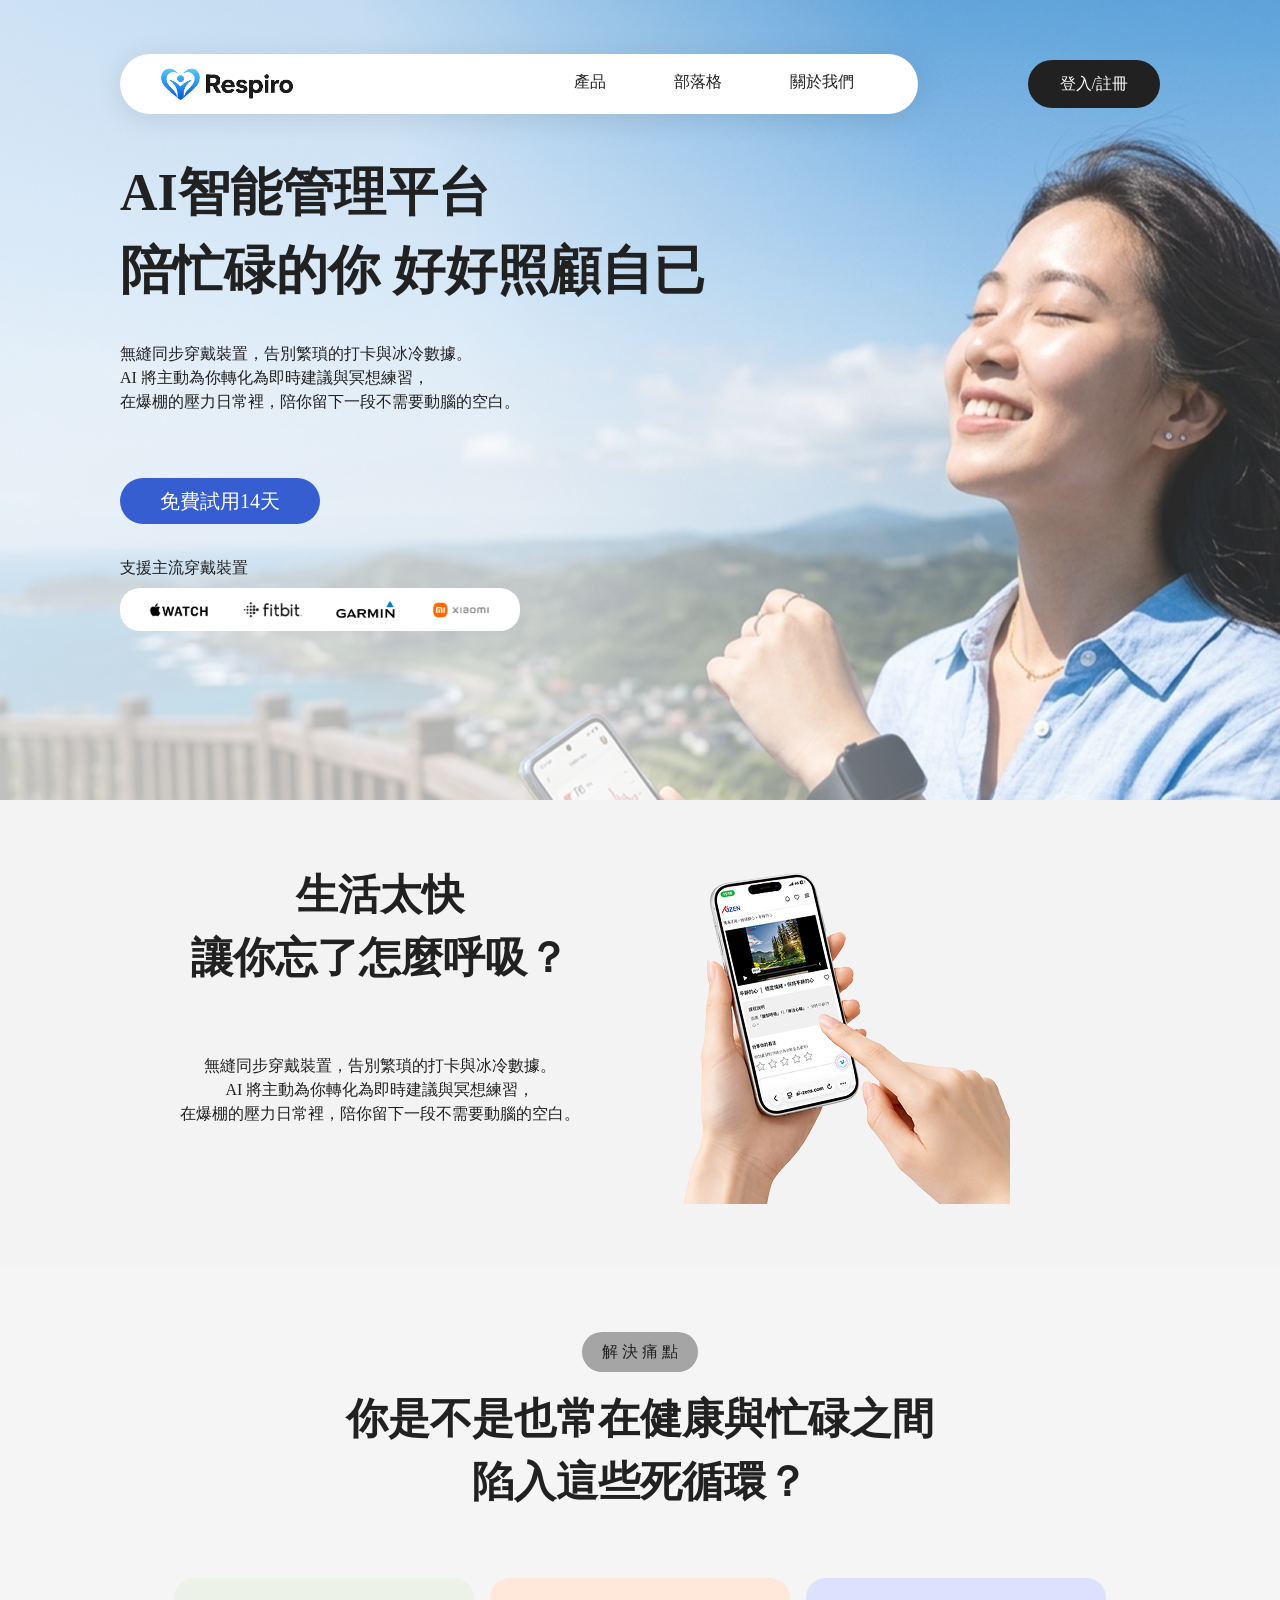
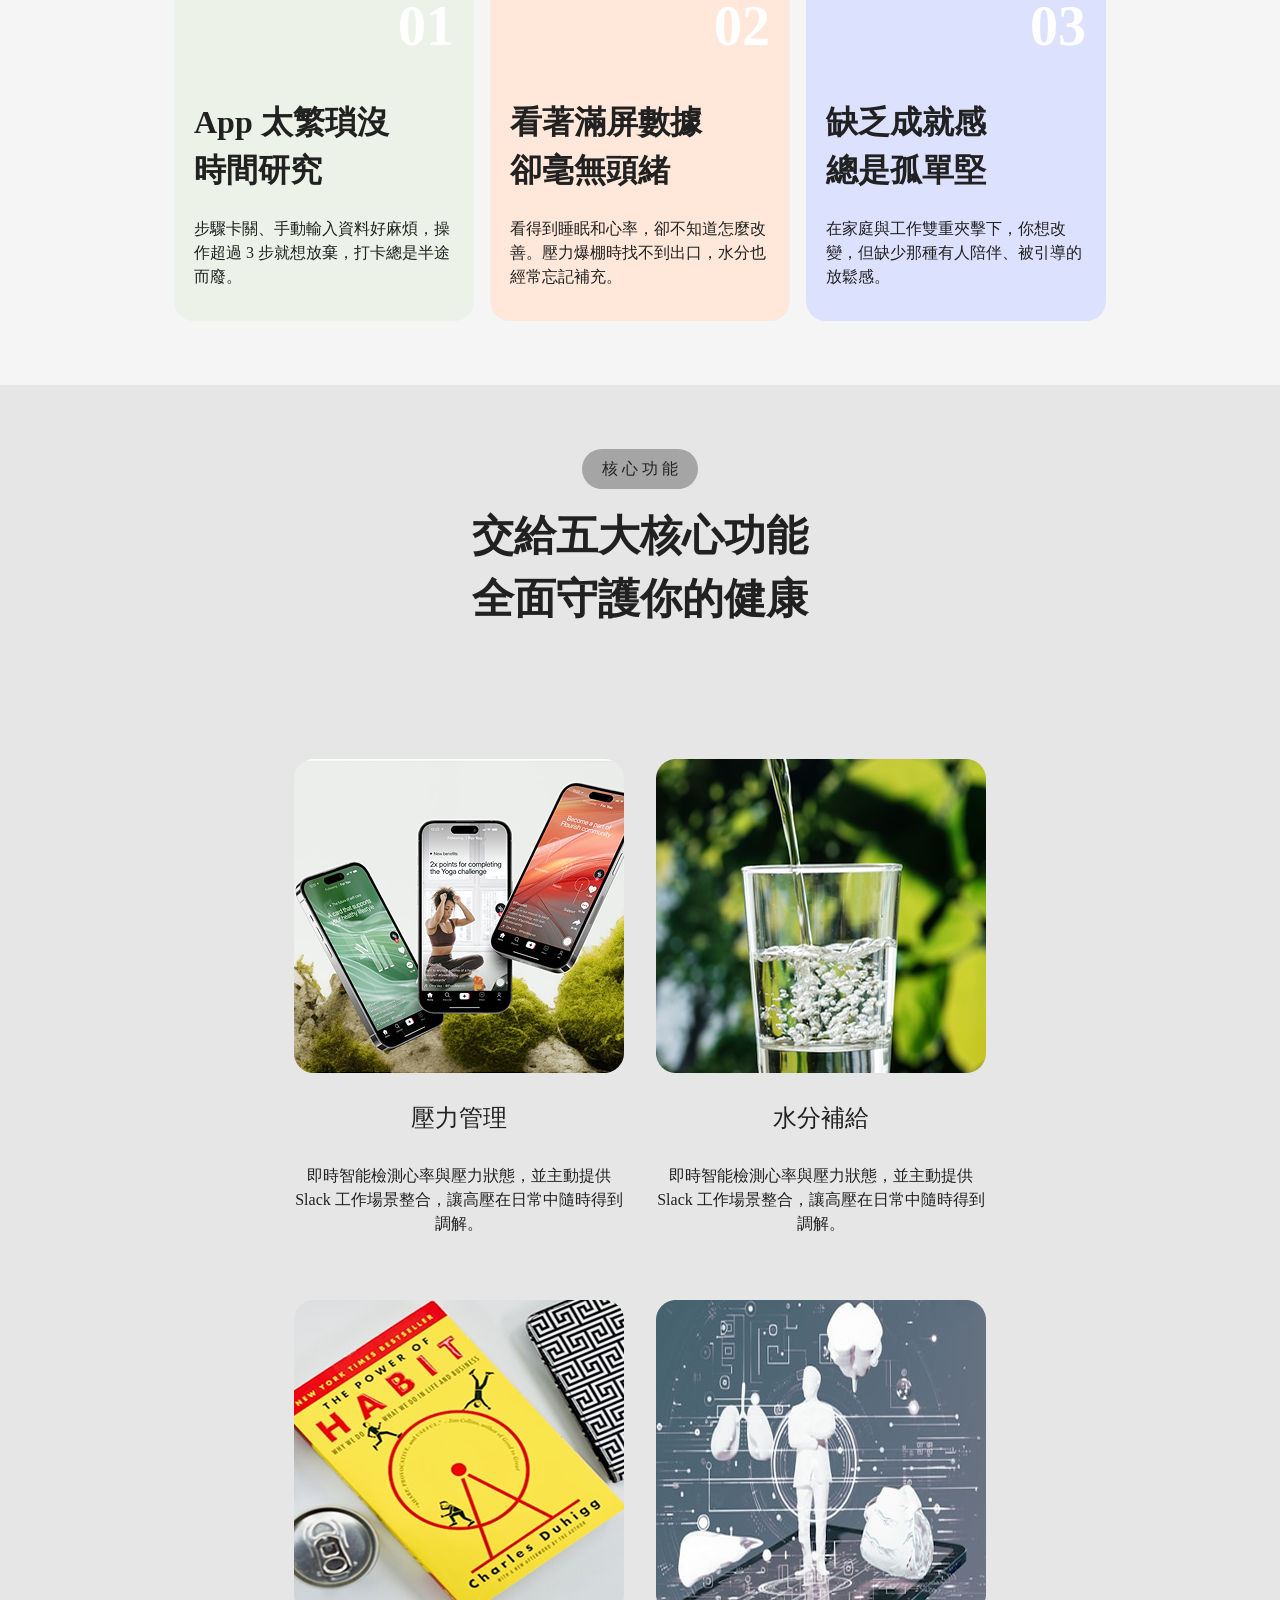
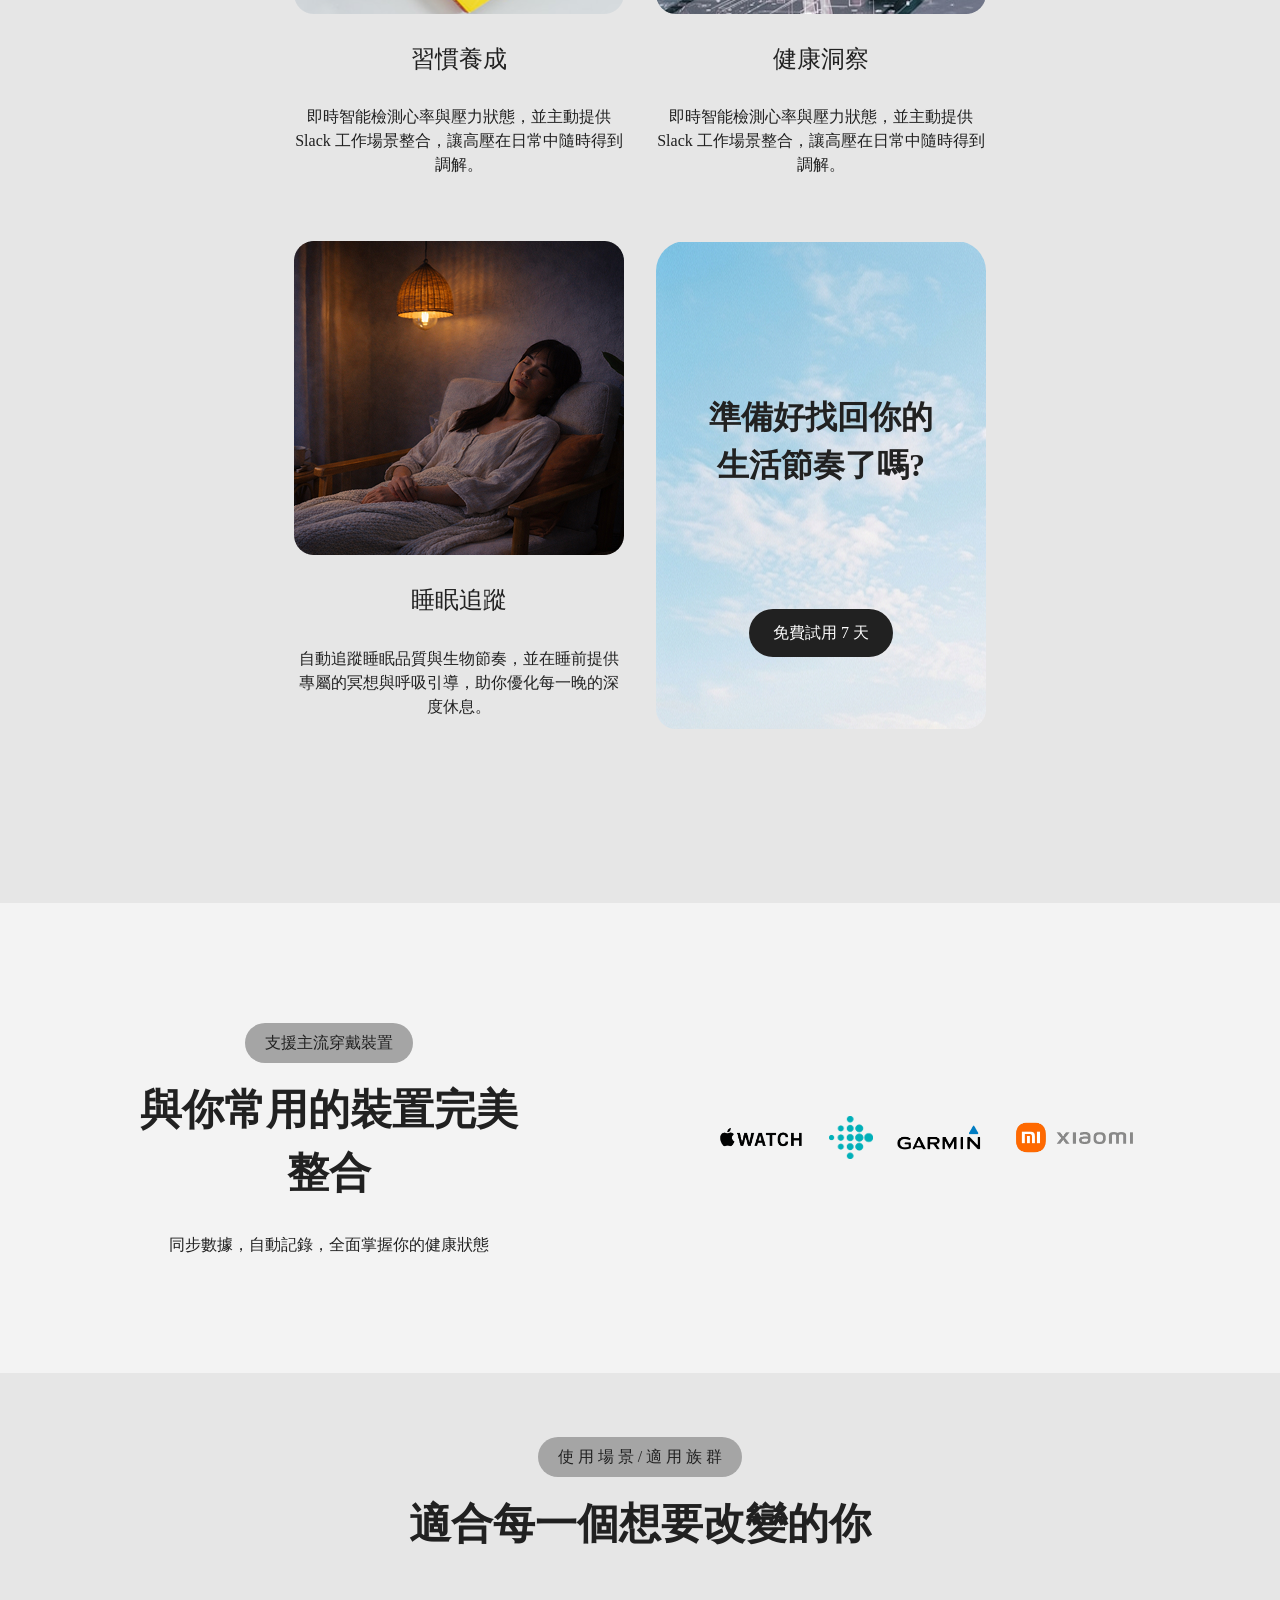
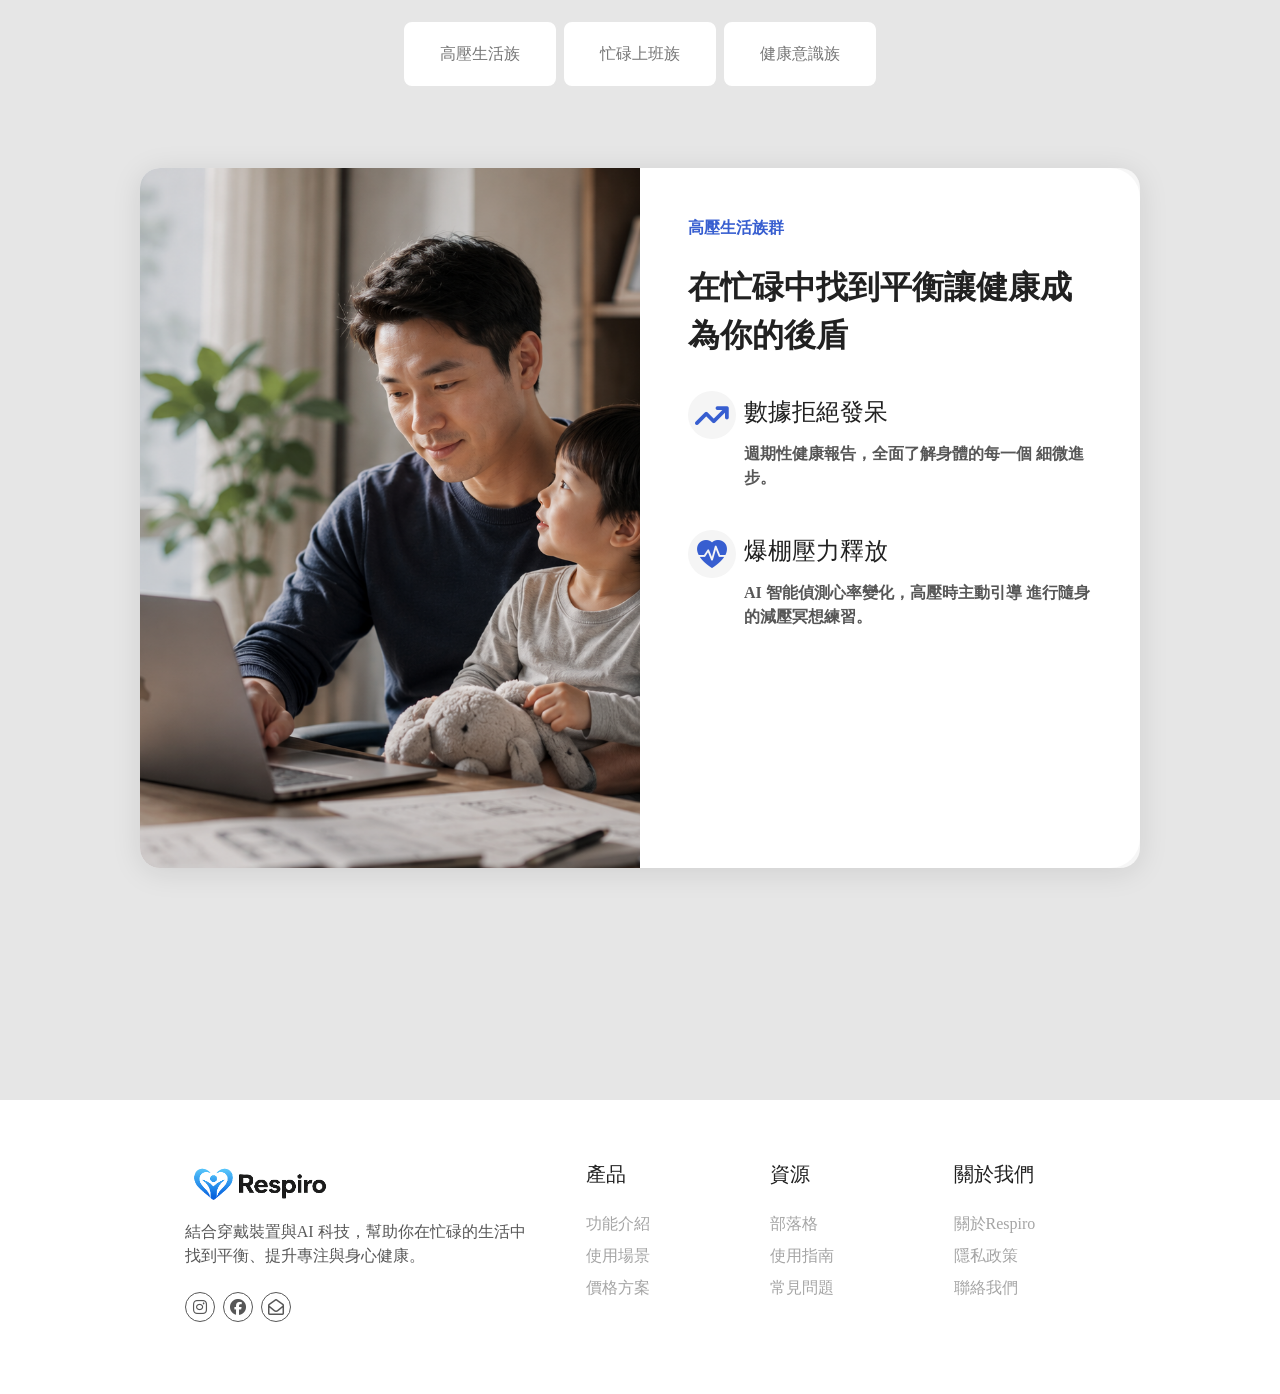
==== commit 8d79da74: "第六次修改" ====
--- a/index.html
+++ b/index.html
@@ -34,7 +34,7 @@
                     
                 </nav>
                     <div class="nav-login">
-                        <a href="login.html">登入/註冊</a>
+                        <a href="login-2.html">登入/註冊</a>
                     </div>
             </div>
 
@@ -54,7 +54,7 @@
                                         <ul class="d-flex align-center justify-center">
                                             <li><img src="image/Apple_Watch_Series_3-Logo.wine.png" alt="apple-watch" style="width: 100px; "></li>
                                             <li><img src="image/Fitbit logo.png" alt="fit-bit" style="width: 100px"></li>
-                                            <li><img src="image/garmin_logo.png" style="width: 100px"> </li>
+                                            <li><img src="image/Garmin-logo-color.png" style="width: 100px"> </li>
                                             <li><img src="image/小米-logo.png "style="width: 100px"></li>
                                         </ul>
                                     </div>
@@ -174,12 +174,12 @@
                                 <p>同步數據，自動記錄，全面掌握你的健康狀態</p>
                             </div>   
 
-                        <div class="device-comb-img align-center ">
+                        <div class="device-combine-img align-center ">
                             
                             <ul class="d-flex align-center justify-center">
                                 <li><img src="image/Apple_Watch_Series_3-Logo.wine.png" alt="apple-watch" style="width: 100px; "></li>
                                 <li><img src="image/FIT-logo-color.png" alt="fit-bit" style="width: 50px"></li>
-                                <li><img src="image/Garmin-logo-color.jpg" style="width: 100px"> </li>
+                                <li><img src="image/Garmin-logo-color.png" style="width: 100px"> </li>
                                 <li><img src="image/小米-logo.png "style="width: 150px"></li>
                             </ul>
                             
@@ -200,9 +200,9 @@
                     </div>  
                 
                     <div class="fit-bar text-center">
-                        <a href="#">高壓生活族</a>
-                        <a href="#">忙碌上班族</a>
-                        <a href="#">健康意識族</a>
+                        <a href="">高壓生活族</a>
+                        <a href="">忙碌上班族</a>
+                        <a href="">健康意識族</a>
                     </div>
          
 
@@ -218,7 +218,7 @@
                     </div>
 
                         <div class="coach-card-txt">
-                            <p class="text-sm mb-24" style="color: var(--primary-600);">高壓生活族群</p>
+                            <p class="text-sm-b mb-24" style="color: var(--primary-600);">高壓生活族群</p>
                             <h3 class="h3 mb-32">在忙碌中找到平衡讓健康成為你的後盾</h3>
                         
                             <div class="benefit-list d-flex  mb-40">
--- a/blog.css
+++ b/blog.css
@@ -2,7 +2,7 @@
 
 body{
     background-color: #F3F3F3; 
-}
+} 
 .container-2 {
     max-width: 1440px;
     margin: 0 auto ;
--- a/index.css
+++ b/index.css
@@ -74,8 +74,9 @@
 .device{
     background-color: var(--netural-0);
     padding-block: 8px;
+    padding-inline: 12px;
     border-radius: 20px;
-    width: 600px;
+    width: 400px;
 
 }
 
@@ -202,8 +203,9 @@
 }
 
 .device-combine-img ul{
-    gap: 30px;
+    gap: 24px;
     padding-inline: 20px;
+
 }
 
 .fit-bar{
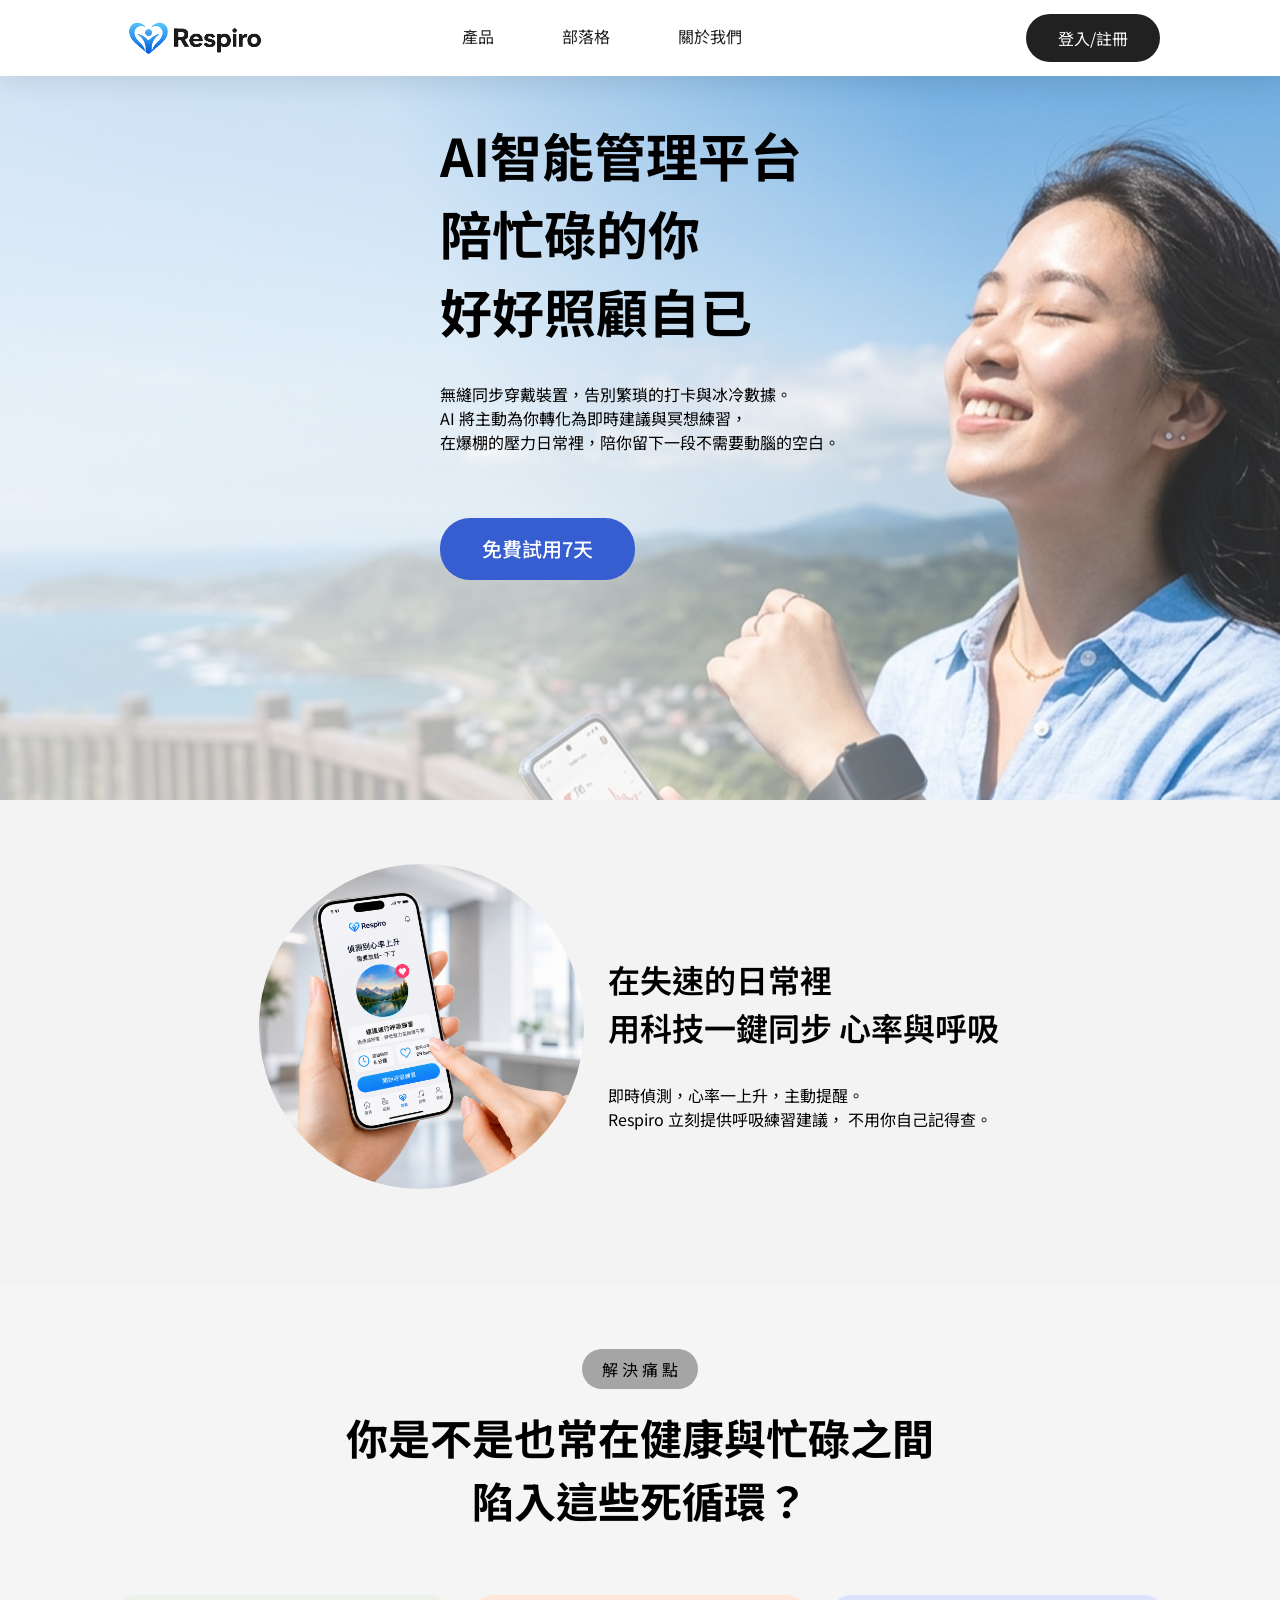
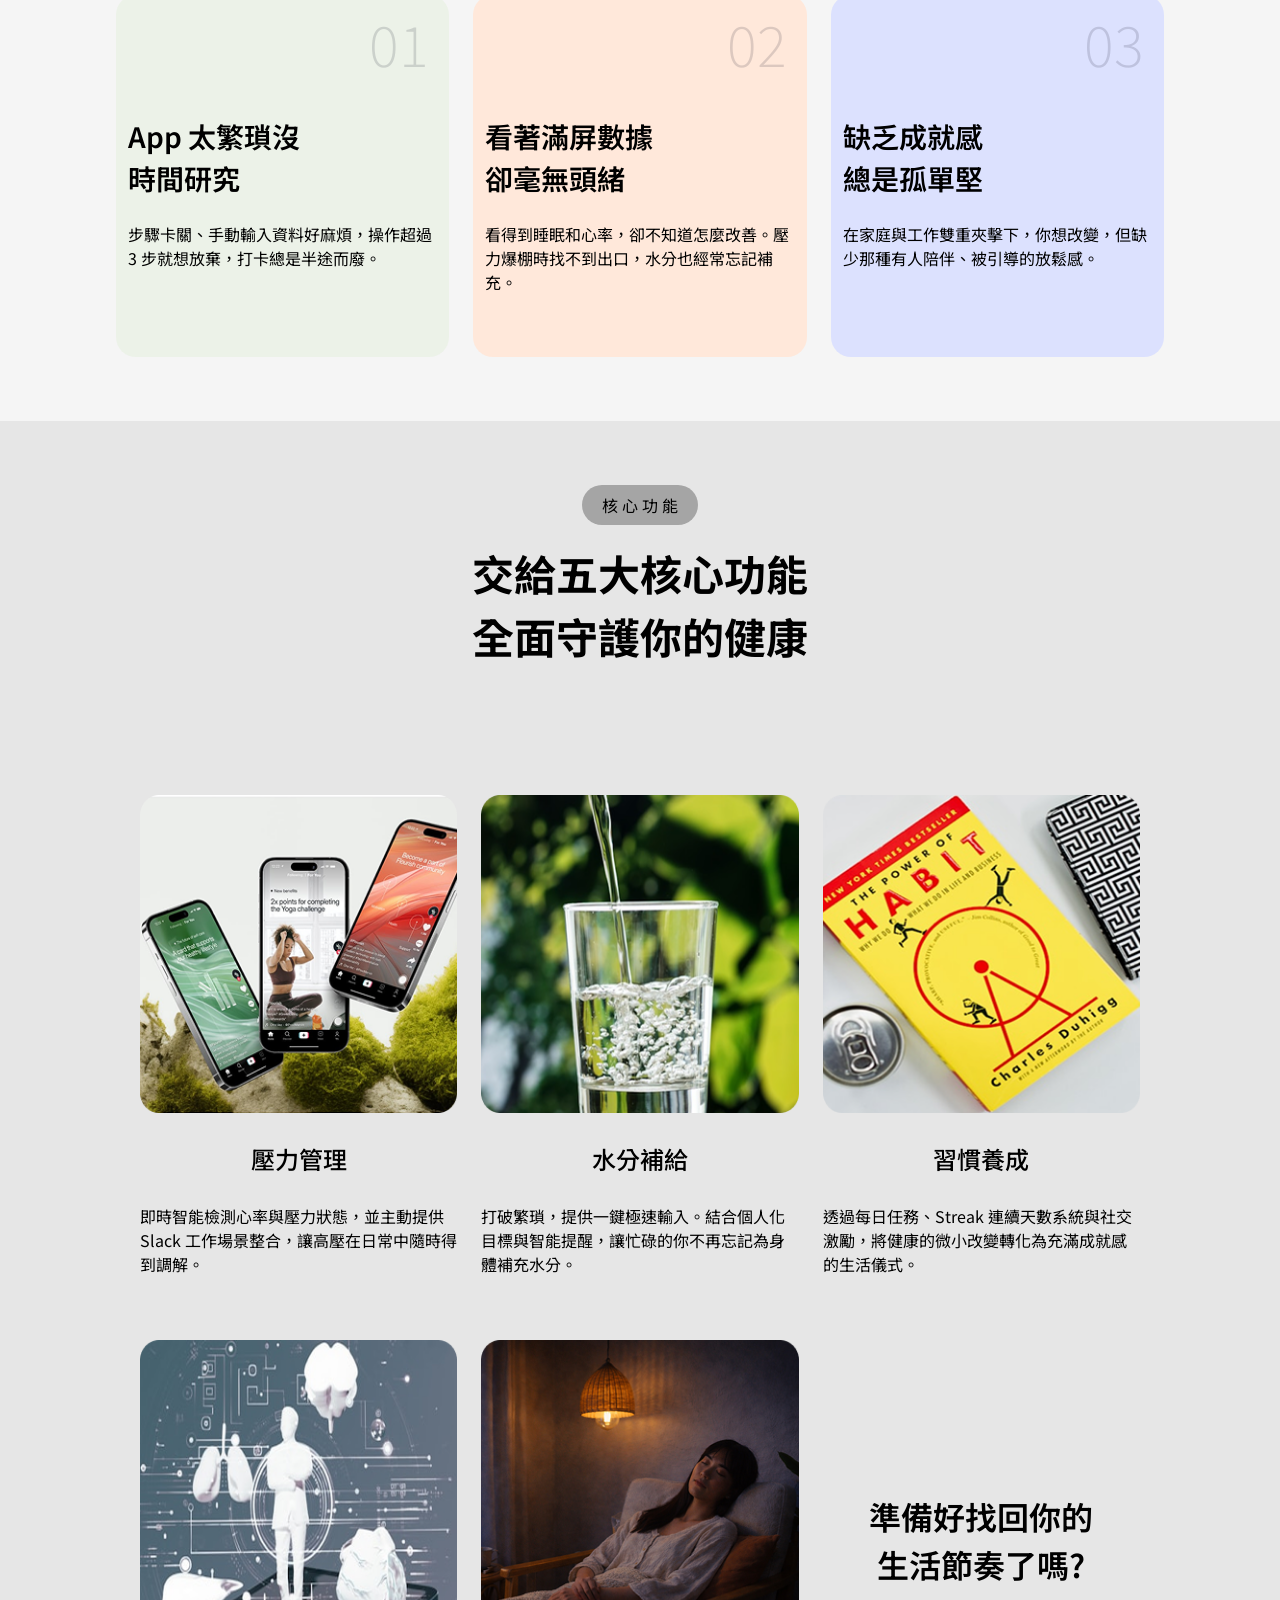
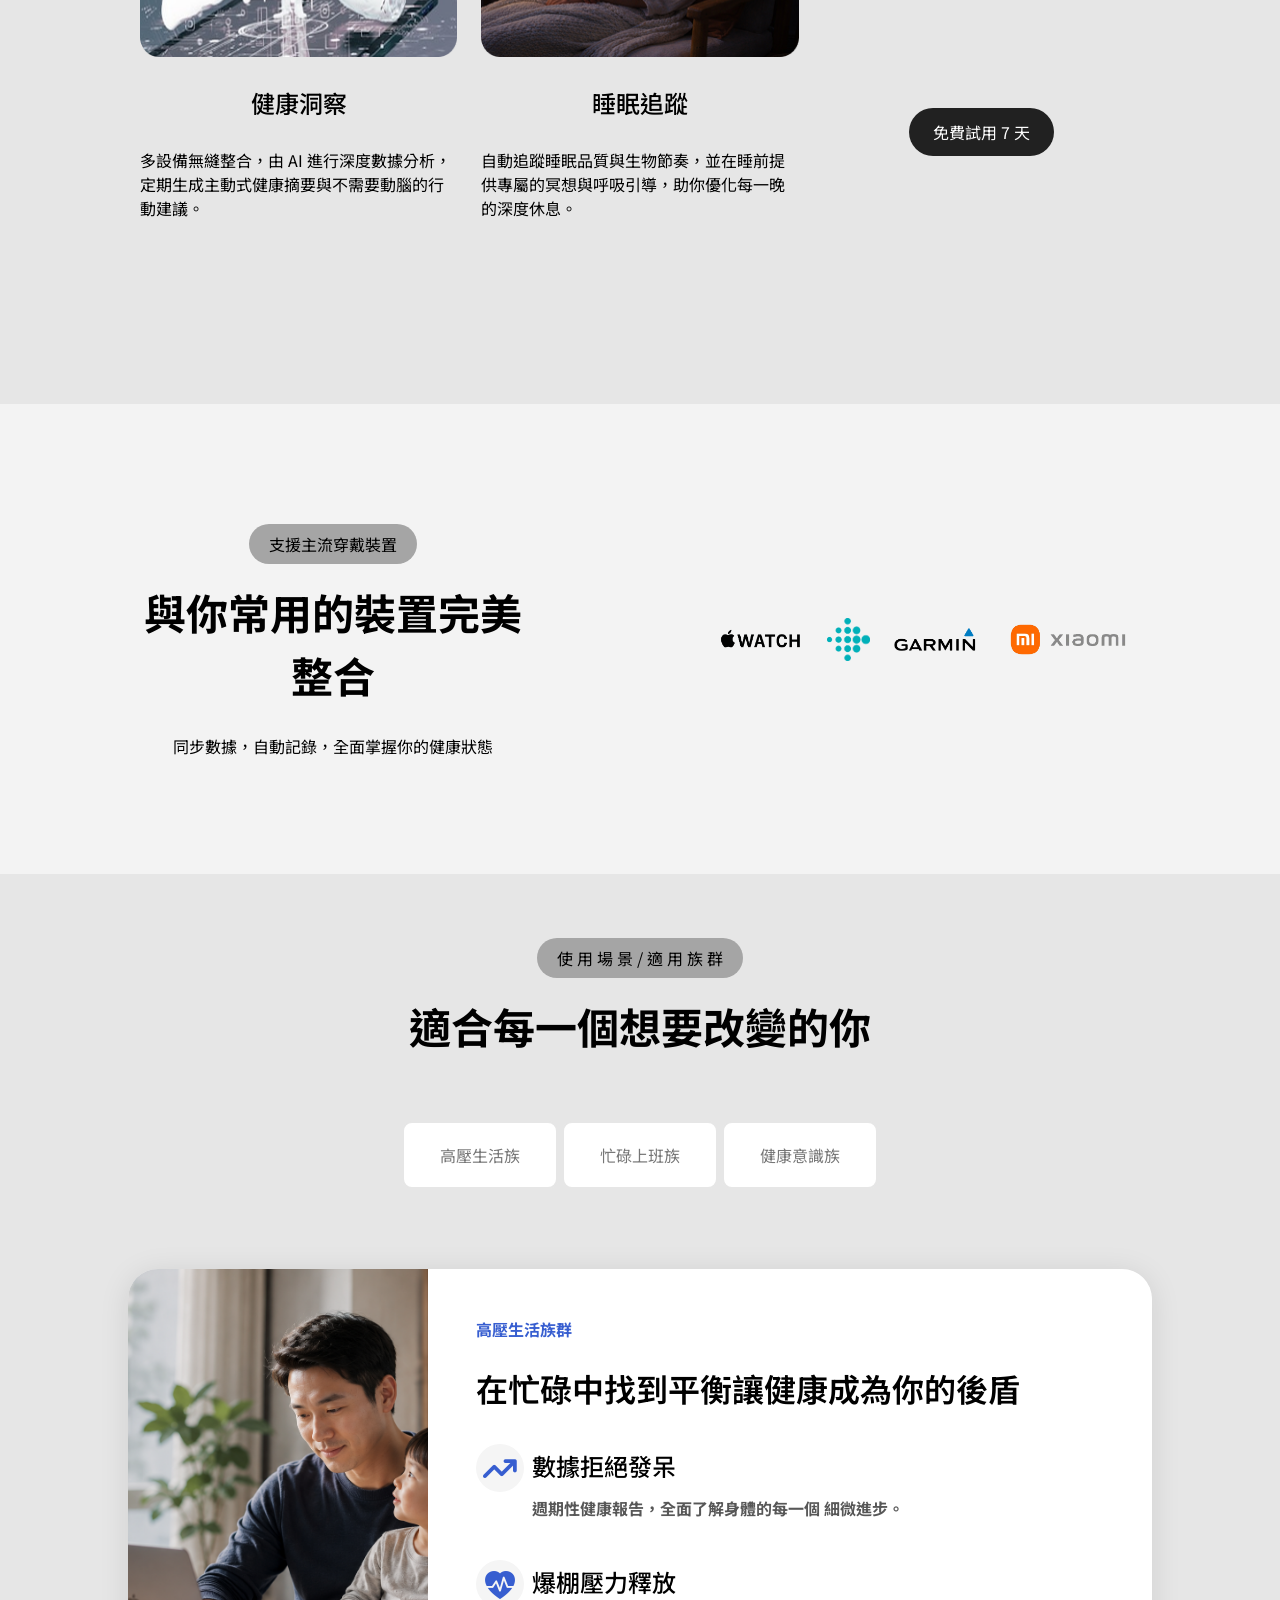
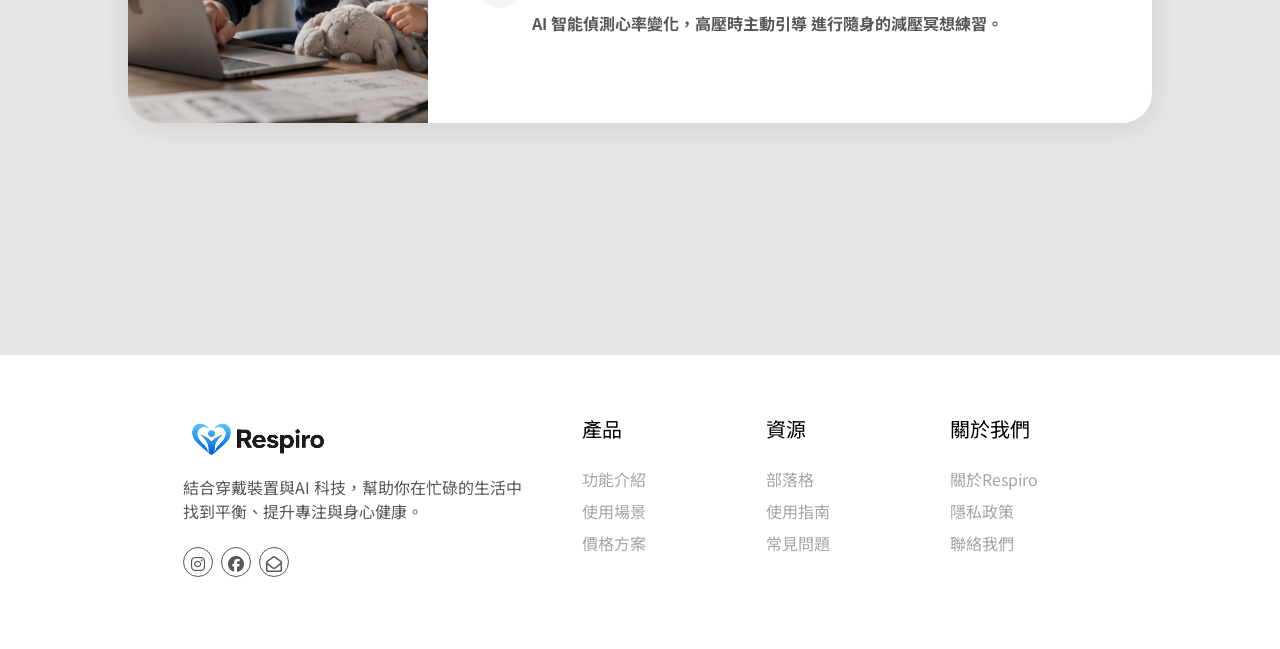
==== commit fbc67962: "第十次修改" ====
--- a/index.html
+++ b/index.html
@@ -3,7 +3,8 @@
 <head>
     <meta charset="UTF-8">
     <meta name="viewport" content="width=device-width, initial-scale=1.0">
-    <title>Document</title>
+    <title>Respiro AI智能健康管理平台</title>
+    <link rel="icon" type="image/png" href="image/respiro-logo-square.png">
     <link rel="stylesheet" href="blog.css">
     <link rel="stylesheet" href="reset.css">
     <link rel="stylesheet" href="index.css">
@@ -11,45 +12,48 @@
     <link rel="stylesheet" href="product.css">
      <link rel="stylesheet" href="https://cdnjs.cloudflare.com/ajax/libs/font-awesome/6.5.1/css/all.min.css" integrity="sha512-DTOQO9RWCH3ppGqcWaEA1BIZOC6xxalwEsw9c2QQeAIftl+Vegovlnee1c9QX4TctnWMn13TZye+giMm8e2LwA==" crossorigin="anonymous" referrerpolicy="no-referrer" />
     <link rel="stylesheet" href="https://cdn.jsdelivr.net/npm/bootstrap-icons@1.11.3/font/bootstrap-icons.min.css">
-   
+
 </head>
 
 
 <body>
 
  <section class=" main-header index-banner">
-    <div class="container-pro">
-        
-            <div class="nav-header mb-40">
+        <div class="nav-header mb-40">
                 <nav class="nav-main-wrapper">
                     <div class="nav-logo-link">
                         <a href="index.html">
                         <img src="image/respiro-logo.png" alt="respiro-logo" width="150px;" ></a>
-                    </div>
-                    <div class="nav-menu">
-                        <a href="product.html">產品</a>
-                        <a href="blog.html">部落格</a>
-                        <a href="about.html">關於我們</a>
-                    </div>
-                    
+                     </div>
+                <div class="nav-menu">
+                    <a href="product.html">產品</a>
+                    <a href="blog.html">部落格</a>
+                    <a href="about.html">關於我們</a>
+                </div>
+                            
                 </nav>
                     <div class="nav-login">
                         <a href="login-2.html">登入/註冊</a>
                     </div>
-            </div>
-
-           <div class="intro-items  ">
-                                <h1 class="h1 mb-32  ">AI智能管理平台 <br>陪忙碌的你 好好照顧自已</h1> 
-                                <p class="text-sm  mb-64">無縫同步穿戴裝置，告別繁瑣的打卡與冰冷數據。<br>
-                                AI 將主動為你轉化為即時建議與冥想練習，<br>
-                                在爆棚的壓力日常裡，陪你留下一段不需要動腦的空白。</p>
+                    <div class="hamburger">
+                        <i class="fa-solid fa-bars" style="color: black; font-size: 24px;"></i>
+                    </div>
+        </div>
+    
+<div class="container-pro">
+        <div class="row row-sm row-md">
+            <div class="hero-content d-flex  ">
+                <div class="intro-items ">
+                        <h1 class="h1 mb-32 h6-md py-md-32 ">AI智能管理平台 <br>陪忙碌的你<br> 好好照顧自已</h1> 
+                        <p class="text-sm  mb-64">無縫同步穿戴裝置，告別繁瑣的打卡與冰冷數據。<br>
+                            AI 將主動為你轉化為即時建議與冥想練習，<br>
+                            在爆棚的壓力日常裡，陪你留下一段不需要動腦的空白。</p>
                         <div class="trial mb-32 ">
-                                <a href="#" class="text-md"  >免費試用14天</a>
-                        </div>
-                    </div>
-
-        <div class="support-device ">
-                                <p class="text-sm mb-8 ">支援主流穿戴裝置</p>
+                                <a href="#" class="text-md-b" >免費試用7天</a>
+                        </div>         
+                </div>
+        <!-- <div class="support-device ">
+             <p class="text-sm mb-8 ">支援主流穿戴裝置</p>
                                     <div class="device">
                                         <ul class="d-flex align-center justify-center">
                                             <li><img src="image/Apple_Watch_Series_3-Logo.wine.png" alt="apple-watch" style="width: 100px; "></li>
@@ -58,60 +62,72 @@
                                             <li><img src="image/小米-logo.png "style="width: 100px"></li>
                                         </ul>
                                     </div>
-                    </div> 
+                    </div>  -->
   
+                    <div class="img-hero-banner ">
+                            <img src="image/hero-section-2.png" alt="">
+                        </div>
+            </div>
+        </div>
     </div>
-    </section>
-
+</section>
+            
+                      
+            
 
         <section class="pain-point">
-            
             <div class="container-pro">
-                
-                    <div class=" d-flex py-64  justify-center">
-                            <div class=" pain-text  text-center">
-                            <h2 class="h2 mb-64">生活太快<br>讓你忘了怎麼呼吸？</h2>
-                            <p class="text-sm">無縫同步穿戴裝置，告別繁瑣的打卡與冰冷數據。<br>
-                                AI 將主動為你轉化為即時建議與冥想練習，<br>
-                                在爆棚的壓力日常裡，陪你留下一段不需要動腦的空白。</p>
-                            </div>
-                            <div class="paint-img col-6 text-center">
-                                <img src="image/iphone.png" alt="">
-                            </div>
-                    </div>
+                <div class="row">
+                    
+                    <div class=" hero-2 d-flex py-64  justify-center ">
+                            <div class="paint-img col-4 text-center align-center col-lg-3">
+                                <img src="image/open-app.png" alt="" style="border-radius: 50%;">
+                            </div>
+                           
+                            <div class=" pain-text  col-5 col-lg-3">
+                            <h3 class="h3 mb-32">在失速的日常裡<br>用科技一鍵同步
+                            心率與呼吸</h3>
+                            <p class="text-sm">即時偵測，心率一上升，主動提醒。<br>
+                                                Respiro 立刻提供呼吸練習建議，
+                                                不用你自己記得查。</p>
+                            </div>
+                            
+                           
+                    </div>
+                </div>
             </div>        
             
         </section>
 
         <section class="solution">
             <div class="container-pro ">
-               
-                            <div class=" py-64  ">
+                    <div class="row row-md ">
+                            <div class=" py-64 ">
                                 <div class="solution-text  text-center ">
                                     <div class="intro">解 決 痛 點</div>
-                                    <h2 class="h2 mb-64  mb-24"  >你是不是也常在健康與忙碌之間<br>
+                                    <h2 class="h2 mb-64  mb-24 h2-lg h2-md h2-sm"  >你是不是也常在健康與忙碌之間<br>
                                 陷入這些死循環？</h2>
                                 </div>
 
                                 <div class=" card-list  ">
-                                    <div class="  card card-01">
+                                    <div class="  card card-01 col-4 col-md-3">
                                         <div class="num">01</div>
-                                        <h3 class="h3 mb-24">App 太繁瑣沒<br>時間研究</h3>
+                                        <h3 class="h4 mb-24">App 太繁瑣沒<br>時間研究</h3>
                                         <p class="text-sm">步驟卡關、手動輸入資料好麻煩，操作超過 3 步就想放棄，打卡總是半途而廢。</p>
                                     </div>
-                                    <div class="card card-02">
+                                    <div class="card card-02 col-4 col-md-3">
                                         <div class="num">02</div>
-                                        <h3 class="h3 mb-24">看著滿屏數據<br>卻毫無頭緒</h3>
+                                        <h3 class="h4 mb-24">看著滿屏數據<br>卻毫無頭緒</h3>
                                         <p class="text-sm">看得到睡眠和心率，卻不知道怎麼改善。壓力爆棚時找不到出口，水分也經常忘記補充。</p>
                                     </div>
-                                    <div class=" card card-03">
+                                    <div class=" card card-03 col-4 col-md-3">
                                         <div class="num">03</div>
-                                        <h3 class="h3 mb-24">缺乏成就感<br>總是孤單堅</h3>
+                                        <h3 class="h4 mb-24">缺乏成就感<br>總是孤單堅</h3>
                                         <p class="text-sm">在家庭與工作雙重夾擊下，你想改變，但缺少那種有人陪伴、被引導的放鬆感。</p>
                                     </div>
                                 </div>
                             </div>
-
+                    </div>
                   
             </div>
         </section>    
@@ -121,46 +137,47 @@
                 <div class=" py-64 ">
                     <div class=" text-center">
                         <div class="intro">核 心 功 能</div>
-                        <h2 class="h2 mb-64 mb-24">交給五大核心功能<br>全面守護你的健康</h2>
+                        <h2 class="h2 mb-64 mb-24 h2-lg h2-md h2-sm">交給五大核心功能<br>全面守護你的健康</h2>
                     </div>   
                 </div>  
 
-                <!-- <div class="row"> -->
-                    <div class=" serv-card-list ">
-                        <div class="serv-card ">
-                            <img src="image/stress.png" alt="">
+                <div class="row row-md">
+                    <div class=" serv-card-list col-12 row  row-md">
+                        <div class="serv-card col-4 col-md-3">
+                            <img src="image/stress.png" alt=""class="serv-card-pic">
                             <h4 class="text-lg py-24 text-center">壓力管理</h4>
                             <p class="text-sm">即時智能檢測心率與壓力狀態，並主動提供 Slack 工作場景整合，讓高壓在日常中隨時得到調解。</p>
                         </div>
-                        <div class=" serv-card ">
-                            <img src="image/water.png" alt="">
+                        <div class=" serv-card col-4 col-md-3 ">
+                            <img src="image/water.png" alt=""class="serv-card-pic">
                             <h4 class="text-lg py-24 text-center">水分補給</h4>
-                            <p class="text-sm">即時智能檢測心率與壓力狀態，並主動提供 Slack 工作場景整合，讓高壓在日常中隨時得到調解。</p>
-                        </div>
-                        <div class=" serv-card  ">
-                            <img src="image/habit.png" alt="">
+                            <p class="text-sm">打破繁瑣，提供一鍵極速輸入。結合個人化目標與智能提醒，讓忙碌的你不再忘記為身體補充水分。</p>
+                        </div>
+                        <div class=" serv-card col-4 col-md-3 ">
+                            <img src="image/habit.png" alt="" class="serv-card-pic">
                             <h4 class="text-lg py-24 text-center">習慣養成</h4>
-                            <p class="text-sm">即時智能檢測心率與壓力狀態，並主動提供 Slack 工作場景整合，讓高壓在日常中隨時得到調解。</p>
-                        </div>
-
-                            <div class="  serv-card  ">
-                            <img src="image/healthcare.png" alt="">
-                            <h4 class="text-lg py-24 text-center">健康洞察</h4>
-                            <p class="text-sm">即時智能檢測心率與壓力狀態，並主動提供 Slack 工作場景整合，讓高壓在日常中隨時得到調解。</p>
-                        </div>
-                        <div class="  serv-card  ">
-                            <img src="image/sleep.png" alt="">
-                            <h4 class="text-lg py-24 text-center">睡眠追蹤</h4>
-                            <p class="text-sm">自動追蹤睡眠品質與生物節奏，並在睡前提供專屬的冥想與呼吸引導，助你優化每一晚的深度休息。</p>
-                        </div>
-                        <div class=" serv-card-img">
-                            <p class="h3 py-120">準備好找回你的<br>生活節奏了嗎?</p>
+                            <p class="text-sm">透過每日任務、Streak 連續天數系統與社交激勵，將健康的微小改變轉化為充滿成就感的生活儀式。</p>
+                        </div>
+                    
+                  
+                            <div class=" serv-card col-4 col-md-3">
+                                <img src="image/healthcare.png" alt=""class="serv-card-pic">
+                                <h4 class="text-lg py-24 text-center">健康洞察</h4>
+                                <p class="text-sm">多設備無縫整合，由 AI 進行深度數據分析，定期生成主動式健康摘要與不需要動腦的行動建議。</p>
+                            </div>
+                            <div class="  serv-card col-4 col-md-3">
+                                <img src="image/sleep.png" alt=""class="serv-card-pic" >
+                                <h4 class="text-lg py-24 text-center">睡眠追蹤</h4>
+                                <p class="text-sm">自動追蹤睡眠品質與生物節奏，並在睡前提供專屬的冥想與呼吸引導，助你優化每一晚的深度休息。</p>
+                            </div>
+                        <div class=" serv-card-img col-4 col-md-3">
+                            <p class="h3 py-120 py-lg-96 py-md-32 ">準備好找回你的<br>生活節奏了嗎?</p>
                             <a href="#">免費試用 7 天</a>
-                           
-                        </div>
-
-                    </div>
-                <!-- </div> -->
+                        </div>
+                   </div>
+
+                    
+                </div>   
          
             </div>    
         </section>
--- a/blog.css
+++ b/blog.css
@@ -3,13 +3,13 @@
 body{
     background-color: #F3F3F3; 
 } 
-.container-2 {
+/* .container-2 {
     max-width: 1440px;
     margin: 0 auto ;
     display: flex;
     justify-content: space-evenly;
     
-}
+} */
 
 .container-3 {
     
--- a/index.css
+++ b/index.css
@@ -3,16 +3,11 @@
     color: var(--netural-700);
     padding: 12px 40px;
     display: inline-block;
-
-    
 }
 
 .navbar{
     background-color: transparent;
     margin-block: 64px;
-   
-
-
 }
 
 .nav{
@@ -31,8 +26,6 @@
    background-color:var(--netural-800) ;
    border-radius: 20px;
    padding: 12px 40px;
-   
-
 }
 
 .logo{
@@ -42,24 +35,23 @@
 .index-banner{
     background-image: url(image/hero-section-1.5.png);
     width: 100%;
-    height: 800px; 
+    /* height: 800px;  */
+    min-height: 800px;
     display: block;
     /* 建議高度 450-500px之間 最高650px */
     background-repeat: no-repeat;
-    background-position:  center center ;
-    
-
-}
-
-
-        .index-banner:hover background-image {
-            scale: 1.3;
-        }
+    background-position: center center ;
+}
+
+
+.index-banner:hover background-image {
+    scale: 1.3;
+}
 
 
 .trial a{
     background-color:var(--primary-600) ;
-    padding: 8px 40px;
+    padding: 16px 42px;
     border-radius: 30px;
     color: var(--netural-0);
 }
@@ -67,8 +59,6 @@
 
 .device ul img{
  padding-inline: 16px;
- 
- 
 }
 
 .device{
@@ -77,7 +67,6 @@
     padding-inline: 12px;
     border-radius: 20px;
     width: 400px;
-
 }
 
 .solution{
@@ -86,34 +75,34 @@
 
 .solutio-text{
     text-align: center;
-
 }
 
 .card-list{
     display: flex;
-    margin-inline: 20px;
+    /* margin-inline: 24px; */
     justify-content: center;
-    gap: 16px;
+    gap: 24px;
     
 }
 
 .num{
     font-size:56px ;
-    color: #ffffff;
-    font-weight: 700;
+    color: rgba(20, 20, 43, 0.15);  
+    font-weight: 200;  
     position: absolute;
     right: 20px;
     top:20px;
 }
 .card{
-    width: 300px;
+    width: 100%;
+    height: 362px;
     padding-bottom: 32px;
     padding-top: 120px;
     border-radius: 20px;
-    padding-inline: 20px;
+    padding-inline: 30px;
     position: relative;
-   
-
+    background: rgba(255, 255, 255, 0.6);  /* 半透明卡片，疊在底色上 */
+    backdrop-filter: blur(8px);  /* 毛玻璃效果，科技感常用 */
 }
 
 
@@ -143,45 +132,50 @@
     padding-inline: 20px;
     border-radius: 40px;
     margin-bottom: 16px;
-
 }
     
 
 
 .serv-card-list{
-    
+    display: flex;
+    /* flex-wrap: wrap; */
+    /* justify-content: center; */
+}
+
+.serv-card{ 
+    /* width: 330px; */
+    /* margin-inline: 16px; */
+    text-align: center;
+    margin-bottom: 64px; 
    
-    display: flex;
-    flex-wrap: wrap;
-    justify-content: center;
-    
-    
+
+}
+
+
+.serv-card-pic{
+
+     aspect-ratio: 1 / 1;
+     width: 100%;
+}
+
+.serv-card h4{
+    text-align: center;
+}
+
+.serv-card p{
+    text-align: left;
+}
+
+
+.serv-card-img{
+    background-image: url(image/light-sky-md.png);
+    /* width: 330px; */
+    width: 100%;
    
-    
-}
-
-.serv-card{
-    
-    
-    width: 330px;
-    margin-inline: 16px;
-    text-align: center;
-    margin-bottom: 64px;
-    
-    
-}
-
-
-.serv-card-img{
-    background-image: url(image/sky.png);
-    width: 330px;
-    margin-inline: 16px;
     text-align: center;
     background-repeat: no-repeat;
-padding-top: 32px;
-    border-radius: 30px;
-    
-
+    padding-top: 32px;
+    border-radius: 15px;
 }
 
 .serv-card-img a{
@@ -191,31 +185,24 @@
     text-decoration: none;
     color: var(--netural-0);
     border-radius: 30px;
-
 }
 
 .device-combine-item{
     gap: 160px;
     align-items: center;
-
-   
-    
 }
 
 .device-combine-img ul{
     gap: 24px;
     padding-inline: 20px;
-
 }
 
 .fit-bar{
     padding-bottom: 80px;
-    
 }
 
 
 .fit-bar a{
-    
     padding-block: 24px;
     padding-inline: 36px;
     text-decoration: none;
@@ -228,4 +215,168 @@
 .fit-people-section{
     background-color: var(--netural-200);
     padding-bottom: 64px;
-}+}
+
+
+.img-hero-banner{
+    border-radius: 30px;
+    overflow: hidden;
+    width: 100%;
+    height: 100%;
+    display: none;
+    flex: 1;
+    object-fit: cover;
+
+}
+
+.intro-items{
+    flex: 1;
+    align-items: center;
+}
+
+
+.hero-2 {
+    flex-direction: row;
+    align-items: center;
+}
+
+
+.pain-text h3{
+    text-align: left;
+
+}
+
+.pain-text p {
+    text-align: left;
+
+}
+.paint-img img{
+flex: 0 0 280px; /* 固定基準寬度,不隨容器縮小 */
+max-width: 100%;  /* 但手機版時不超出父容器 */
+margin-bottom: 32px;
+}
+
+
+.row-md{
+    justify-content: center;
+}
+
+@media (max-width:992px){
+    
+    .hero-content{
+        flex-direction: column;
+    }
+
+    .index-banner{
+        background: linear-gradient(180deg, #DCEBFB 0%, #F3F8FD 60%, #FFFFFF 100%);
+        width: 100%;
+        /* height: 800px; */
+        display: block;
+        /* 建議高度 450-500px之間 最高650px */
+        background-repeat: no-repeat;
+        background-position: center center ;
+
+    }
+        
+
+    .hero-2 {
+        flex-direction: column;
+    }
+
+    .pain-text h3{
+        text-align: center;
+    }
+
+    .pain-text p {
+        text-align: center;
+    }
+    
+
+    .img-hero-banner{
+    border-radius: 30px;
+    overflow: hidden;
+    width: 100%;
+    height: auto;
+    display: block;
+    flex: 1;
+    object-fit: cover;
+    aspect-ratio: 1 / 1;
+    
+}
+
+
+ 
+    
+}
+
+
+
+
+
+
+@media(max-width:767px){
+
+.intro-items h1{
+    font-size: 42px;
+}
+
+
+ .card-list {
+    flex-wrap: nowrap;          /* 蓋掉 Bootstrap row 的 wrap，改成一排橫向 */
+    overflow-x: auto;
+    scroll-snap-type: x mandatory;
+    -webkit-overflow-scrolling: touch;
+  }
+  .card-list .card {
+    flex: 0 0 60%;              /* 蓋掉 col-12 算出來的 100% 寬 */
+    max-width: 85%;             /* Bootstrap col 有時用 max-width 卡住寬度，要一起蓋掉 */
+    scroll-snap-align: center;
+  }
+
+  /* .serv-card-list{
+    flex-wrap: nowrap; 
+    overflow-x: auto;
+     scroll-snap-type: x mandatory;
+    -webkit-overflow-scrolling: touch;
+    /* justify-content: center; */
+        /* }   */
+
+/* .serv-card-list .serv-card{
+    flex: 0 0 85%;             
+    max-width: 85%;             
+    scroll-snap-align: center; }  
+  */
+.serv-card-list.row {
+      display: flex !important;
+      flex-wrap: nowrap !important;  /* 強制覆蓋 Bootstrap 的 wrap，不讓卡片往下掉 */
+      overflow-x: auto !important;   /* 啟動 X 軸滾動 */
+      scroll-snap-type: x mandatory;
+      -webkit-overflow-scrolling: touch;
+      padding-bottom: 20px;          /* 留空間給滾動條 */
+  }
+
+  .serv-card-list .serv-card,
+  .serv-card-list .serv-card-img {
+      flex: 0 0 75% !important;     /* 覆蓋 col-4 的寬度，讓卡片在手機版佔滿 75% */
+      max-width: 75% !important;    /* 覆蓋 Bootstrap 的 max-width */
+      scroll-snap-align: center;    /* 讓卡片滾動時自動吸附置中 */
+      margin-bottom: 0px !important; /* 取消手機版的下邊距 */
+  }
+
+/* 3. 隱藏手機版過粗的滾動條（選填，維持畫面美觀） */
+  .serv-card-list.row::-webkit-scrollbar {
+      display: none;
+  }
+
+}
+
+
+
+@media(max-width:576px){
+
+.intro-items h1{
+    font-size: 40px;
+}
+
+
+}
--- a/all.css
+++ b/all.css
@@ -1,5 +1,16 @@
 
-@import url('https://fonts.googleapis.com/css2?family=Noto+Sans:ital,wdth,wght@0,100,100..900;1,100,100..900&display=swap');
+
+@import url('https://fonts.googleapis.com/css2?family=Noto+Sans+TC:wght@100..900&family=Noto+Sans:ital,wght@0,100..900;1,100..900&display=swap');
+
+body{
+font-family: "Noto Sans TC", "Noto Sans", sans-serif;
+  font-weight: 400;
+  font-style: normal;
+
+} 
+
+
+
 
 /* 顏色 */
 
@@ -51,8 +62,8 @@
 
 }
 
-body{
-    color: #212121;
+.text-left{
+    text-align: left;
 }
 
 
@@ -68,11 +79,106 @@
     margin: auto;
 }
 
+.row {
+    display: flex;
+    flex-wrap: wrap;
+    margin-inline: -12px;
+}
+
+.main-header{
+    width: 100%;
+    /* padding-top: 54px; */
+}
+
+.container-pro{
+    margin: auto;
+    max-width: 1440px;
+    /* padding-inline: 180px; */
+    padding-inline: clamp(20px, 10vw, 180px);
+
+
+}
+img{
+    vertical-align: middle;
+    max-width: 100%;
+    height: auto;
+}
+
+.hamburger{
+    display: none;
+}
+
+.nav-header{
+    display: flex;
+    align-items: center;
+    justify-content: space-between;
+    padding-inline: 120px;
+    background-color: var(--netural-0);
+    box-shadow: 0 4px 30px rgba(0,0,0,0.1);
+    padding-block: 8px;
+    position: sticky;
+    top: 0;
+    z-index: 100;
+    
+   
+
+}
+
+.nav-menu{
+    justify-content: space-between;
+}
+
+
+.nav-main-wrapper{
+    display: flex;
+    align-items: center;
+    background-color: #fff;
+    /* padding-inline: 32px; */
+    /* border-radius: 32px; */
+    /* box-shadow: 0 4px 30px rgba(0,0,0,0.1); */
+    gap: 160px;
+
+    
+}
+
+.nav-menu a{
+    display: inline-block;
+    padding: 16px 32px;
+    text-decoration: none;
+    color: #212122;
+    display: inline-block; /* 必須加這個，transform 才會生效 */
+    border-bottom: 4px solid transparent; /* 先預留底線空間，避免文字被往下推 */
+    transition: all 300ms ease-in-out; /* 轉場放這裡，移入移出都滑順 */
+
+}
+
+.nav-menu a:hover{
+ 
+border-bottom: 4px solid var(--primary-600);
+transform: translateX(10px); /* 用 transform 代替 margin，效能更好且不影響排版 (建議 10px 就夠了，20px 偏多) */
+ 
+}
+
+
+.nav-login a{
+    display: inline-block;
+    padding: 16px 32px;
+    text-decoration: none;
+    color: #ffffff;
+    border-radius: 30px;
+    background-color: #212122;
+}
+
+
+/* 文字斷點設定 */
+
+
 
 .h1{
     font-size: 52px;
     line-height:1.5 ;
     font-weight: 700;
+    /* font-size: clamp(1.75rem, 1.1rem + 3.2vw, 3.25rem); */
 }
 
 .h2{
@@ -87,6 +193,24 @@
     font-weight: 600;
 }
 
+.h4{
+    font-size: 28px;
+    line-height:1.5 ;
+    font-weight: 600;
+}
+
+.h5 {
+    font-size: 24px;
+    line-height: 1.5;
+    font-weight: 600;
+}
+
+.h6 {
+    font-size: 20px;
+    line-height: 1.5;
+    font-weight: 600;
+}
+
 
 .text-lg{
     font-size: 24px;
@@ -131,6 +255,34 @@
 
 }
 
+@media (max-width: 992px) {
+    .h1-lg { font-size: 48px; }
+    .h2-lg { font-size: 38px; }
+    .h3-lg { font-size: 28px; }
+    .h4-lg { font-size: 26px; }
+    .h5-lg { font-size: 22px; }
+    .h6-lg { font-size: 18px; }
+}
+
+@media (max-width: 767px) {
+    .h1-md { font-size: 44px; }
+    .h2-md { font-size: 36px; }
+    .h3-md { font-size: 28px; }
+    .h4-md { font-size: 24px; }
+    .h5-md { font-size: 20px; }
+    .h6-md { font-size: 17px; }
+}
+
+@media (max-width: 576px) {
+    .h1-sm { font-size: 40px; }
+    .h2-sm { font-size: 32px; }
+    .h3-sm { font-size: 28px; }
+    .h4-sm { font-size: 24px; }
+    .h5-sm { font-size: 19px; }
+    .h6-sm { font-size: 16px; }
+}
+
+
 .bg-neutral-100{
     background-color:var(--neutral-100);
     
@@ -149,6 +301,35 @@
     display: flex;
 }
 
+.d-none{
+    display: none;
+}
+
+
+@media(max-width:767px){
+
+    .d-md-flex{
+    display: flex;
+    }
+
+    .d-md-none{
+        display: none;
+    }
+    
+}
+
+@media(max-width:576px){
+
+    .d-sm-flex{
+    display: flex;
+    }
+
+    .d-sm-none{
+        display: none;
+    }
+    
+}
+
 .justify-between{
     justify-content: space-between;
 }
@@ -181,7 +362,7 @@
 .flex-column{
 flex-direction: column;
 }
-/* 網格 */
+/* 外距 */
 
 .mt-120{
     margin-top: 120px;
@@ -238,7 +419,6 @@
 
 
 
-
 .mb-142{
     margin-bottom: 142px;
 }
@@ -248,170 +428,501 @@
 }
 
 
-.pt-64{
-    padding-top: 64px;
-}
-
-.p-32{
-    padding: 32px;
-}
-
-.py-42{
+
+/* 外距斷點設定 */
+
+/* ===== 992px (lg) ===== */
+@media (max-width: 992px) {
+
+    .mb-lg-4 {
+        margin-bottom: 4px;
+    }
+    .mb-lg-8 {
+        margin-bottom: 8px;
+    }
+    .mb-lg-16 {
+        margin-bottom: 16px;
+    }
+    .mb-lg-24 {
+        margin-bottom: 24px;
+    }
+    .mb-lg-32 {
+        margin-bottom: 32px;
+    }
+    .mb-lg-40 {
+        margin-bottom: 40px;
+    }
+    .mb-lg-64 {
+        margin-bottom: 64px;
+    }
+
+    .me-lg-0 {
+        margin-right: 0;
+    }
+    .me-lg-8 {
+        margin-right: 8px;
+    }
+    .me-lg-16 {
+        margin-right: 16px;
+    }
+
+}
+
+/* ===== 767px (md) ===== */
+@media (max-width: 767px) {
+
+    .mb-md-4 {
+        margin-bottom: 4px;
+    }
+    .mb-md-8 {
+        margin-bottom: 8px;
+    }
+    .mb-md-16 {
+        margin-bottom: 16px;
+    }
+    .mb-md-24 {
+        margin-bottom: 24px;
+    }
+    .mb-md-32 {
+        margin-bottom: 32px;
+    }
+    .mb-md-40 {
+        margin-bottom: 40px;
+    }
+
+    .me-md-0 {
+        margin-right: 0;
+    }
+    .me-md-8 {
+        margin-right: 8px;
+    }
+    .me-md-16 {
+        margin-right: 16px;
+    }
+
+}
+
+
+
+/* ===== 576px (sm) ===== */
+@media (max-width: 576px) {
+
+    .mb-sm-4 {
+        margin-bottom: 4px;
+    }
+    .mb-sm-8 {
+        margin-bottom: 8px;
+    }
+    .mb-sm-16 {
+        margin-bottom: 16px;
+    }
+    .mb-sm-24 {
+        margin-bottom: 24px;
+    }
+    .mb-sm-32 {
+        margin-bottom: 32px;
+    }
+
+    .me-sm-0 {
+        margin-right: 0;
+    }
+    .me-sm-16 {
+        margin-right: 16px;
+    }
+
+}
+
+/* ===== padding-block (上下) ===== */
+.py-8 {
+    padding-top: 8px;
+    padding-bottom: 8px;
+}
+
+.py-24 {
+    padding-top: 24px;
+    padding-bottom: 24px;
+}
+
+.py-32 {
+    padding-top: 32px;
+    padding-bottom: 32px;
+}
+
+.py-40 {
+    padding-top: 40px;
+    padding-bottom: 40px;
+}
+
+.py-42 {
     padding-top: 42px;
     padding-bottom: 42px;
 }
 
-.py-64{
+.py-48 {
+    padding-top: 48px;
+    padding-bottom: 48px;
+}
+
+.py-64 {
     padding-top: 64px;
     padding-bottom: 64px;
 }
 
-.pb-64{
-    padding-bottom: 64px;
-}
-
-.py-40{
-    padding-top: 40px;
-    padding-bottom: 40px;
-}
-
-.py-32{
-    padding-top: 32px;
-    padding-bottom: 32px;
-}
-
-.py-24{
-    padding-top: 24px;
-    padding-bottom: 24px;
-}
-
-
-
-.py-8{
-    padding-top: 8px;
-    padding-bottom: 8px;
-}
-
-.py-120{
+.py-120 {
     padding-top: 120px;
     padding-bottom: 120px;
 }
 
-.pb-12{
+
+/* ===== padding-top ===== */
+.pt-64 {
+    padding-top: 64px;
+}
+
+
+/* ===== padding-bottom ===== */
+.pb-12 {
     padding-bottom: 12px;
 }
 
-.pb-24{
+.pb-24 {
     padding-bottom: 24px;
 }
 
-
-
-.pb-120{
+.pb-40 {
+    padding-bottom: 40px;
+}
+
+.pb-48 {
+    padding-bottom: 48px;
+}
+
+.pb-64 {
+    padding-bottom: 64px;
+}
+
+.pb-120 {
     padding-bottom: 120px;
 }
 
 
-.pb-48{
-    padding-bottom: 48px;
-}
-
-.pe-8{
+/* ===== padding-inline (左右) ===== */
+.px-24 {
+    padding-inline: 24px;
+}
+
+.pe-8 {
     padding-right: 8px;
 }
 
-.pe-12{
-    padding-right: 12px;
-}
-
-.px-24{
-    padding-inline: 24px;
-}
-
-
-
-.container {
-    max-width: 1440px;
-    padding-inline: 15px;
-    margin: auto;
-}
-
-.row {
-    display: flex;
-    flex-wrap: wrap;
-    margin-inline: -15px;
-}
-
-[class^="col-"],
-.col {
-    
-    padding-inline: 15px;
+.pe-12 {
+    padding-right: 12px;
+}
+
+
+/* ===== padding (四邊) ===== */
+.p-32 {
+    padding: 32px;
+}
+
+/* 內距斷點設定 */
+
+
+/* ===== 992px (lg) ===== */
+@media (max-width: 992px) {
+
+    .py-lg-12 {
+        padding-block: 12px;
+    }
+    .py-lg-24 {
+        padding-block: 24px;
+    }
+    .py-lg-32 {
+        padding-block: 32px;
+    }
+    .py-lg-48 {
+        padding-block: 48px;
+    }
+    .py-lg-64 {
+        padding-block: 64px;
+    }
+    .py-lg-96 {
+        padding-block: 96px;
+    }
+
+    .pb-lg-32 {
+        padding-bottom: 32px;
+    }
+
+    .px-lg-24 {
+        padding-inline: 24px;
+    }
+    .px-lg-32 {
+        padding-inline: 32px;
+    }
+
+}
+
+/* ===== 767px (md) ===== */
+@media (max-width: 767px) {
+
+    .py-md-12 {
+        padding-block: 12px;
+    }
+    .py-md-24 {
+        padding-block: 24px;
+    }
+    .py-md-32 {
+        padding-block: 32px;
+    }
+    .py-md-64 {
+        padding-block: 64px;
+    }
+
+    .pb-md-32 {
+        padding-bottom: 32px;
+    }
+
+    .px-md-24 {
+        padding-inline: 24px;
+    }
+
+}
+
+
+@media(max-width:576px){
+
+    .py-sm-12{
+        padding-block: 12px;
+    }
+    .px-sm-24{
+        padding-inline: 24px;
+    }
+    .py-sm-32{
+        padding-block: 32px;
+    }
+    .py-sm-64{
+        padding-block: 64px;
+    }
+   
+}
+
+
+
+/* 格線 */
+
+[class^="col-"].col {
     box-sizing: border-box;
 }
 
 .col-1 {
     width: 8.333333%;
+    padding-inline: 12px;
 }
 
 .col-2 {
     width: 16.666666%;
+    padding-inline: 12px;
 }
 
 .col-3 {
     width: 25%;
+    padding-inline: 12px;
 }
 
 .col-4 {
     width: 33.333333%;
+    padding-inline: 12px;
 }
 
 .col-5 {
     width: 41.666666%;
+    padding-inline: 12px;
 }
 
 .col-6 {
     width: 50%;
-   
+    padding-inline: 12px;
 }
 
 .col-7 {
     width: 58.333333%;
+    padding-inline: 12px;
 }
 
 .col-8 {
     width: 66.666666%;
+    padding-inline: 12px;
 }
 
 .col-9 {
     width: 75%;
+    padding-inline: 12px;
 }
 
 .col-10 {
     width: 83.333333%;
+    padding-inline: 12px;
 }
 
 .col-11 {
     width: 91.666666%;
+    padding-inline: 12px;
 }
 
 .col-12 {
     width: 100%;
-}
-
-
+    padding-inline: 12px;
+}
+
+@media (max-width: 992px) {
+
+  .row-lg {
+    margin-left: -12px;
+    margin-right: -12px;
+  }
+
+  .col-lg-1 {
+    padding-left: 12px;
+    padding-right: 12px;
+    width: calc(100% / 4 * 1);
+  }
+
+  .col-lg-2 {
+    padding-left: 12px;
+    padding-right: 12px;
+    width: calc(100% / 4 * 2);
+  }
+
+  .col-lg-3 {
+    padding-left: 12px;
+    padding-right: 12px;
+    width: calc(100% / 4 * 3);
+  }
+
+  .col-lg-4 {
+    padding-left: 12px;
+    padding-right: 12px;
+    width: 100%;
+  }
+
+}
+
+@media(max-width:767px){
+
+   .row-md{
+    margin-left:-12px;
+    margin-right:-12px;
+   }
+
+   .col-md-1{
+    padding-left: 12px;
+    padding-right: 12px;
+    width: calc(100% /4);
+   }
+
+    .col-md-2{
+    padding-left: 12px;
+    padding-right: 12px;
+    width: calc(100% /4*2);
+   }
+
+    .col-md-3{
+    padding-left: 12px;
+    padding-right: 12px;
+    width: calc(100% /4*3);
+   }
+
+    .col-md-4{
+    padding-left: 12px;
+    padding-right: 12px;
+    width: 100%;
+   }
+
+}
+
+   
+@media(max-width:576px){
+    
+    .row-sm{
+    margin-left:-12px;
+    margin-right:-12px;
+    }
+    .py-sm-12{
+        padding-block: 12px;
+    }
+    .px-sm-24{
+        padding-inline: 24px;
+    }
+     .py-sm-32{
+        padding-block: 32px;
+    }
+
+     .col-sm-1{
+    padding-left: 12px;
+    padding-right: 12px;
+    width: calc(100% /4);
+   }
+
+    .col-sm-2{
+    padding-left: 12px;
+    padding-right: 12px;
+    width: calc(100% /4*2);
+   }
+
+    .col-sm-3{
+    padding-left: 12px;
+    padding-right: 12px;
+    width: calc(100% /4*3);
+   }
+
+    .col-sm-4{
+    padding-left: 12px;
+    padding-right: 12px;
+    width: 100%;
+   }
+
+   
+}
 .offset-1 {
   margin-left: 8.333333%;
 }
 
 
-.row {
-    display: flex;
-    flex-wrap: wrap;
-    margin-inline: -15px;
-}
 
 /* 陰影設定 */
 
 .b-shadow-1{
     box-shadow: 0 4px 30px rgba(0,0,0,0.1);
-}+}
+
+
+/* 導覽列的斷點 */
+
+@media (max-width: 1100px) { 
+    .nav-main-wrapper{
+    gap: 10px;}
+ }
+
+
+ @media (max-width: 992px) { 
+    .nav-main-wrapper{
+    gap: 10px;}
+
+    .nav-menu{
+        display: none;
+    }
+  
+   .hamburger{
+    display: inline-block;
+}
+
+.nav-login{
+    display: none;
+}
+
+.nav-header{
+    padding-inline: 24px;
+}
+
+}
--- a/product.css
+++ b/product.css
@@ -2,82 +2,7 @@
     box-sizing: border-box;
 }
 
-.main-header{
-    width: 100%;
-    padding-top: 54px;
-}
-
-.container-pro{
-    margin: auto;
-    max-width: 1440px;
-    padding-inline: 120px;
-
-
-}
-img{
-    vertical-align: middle;
-    max-width: 100%;
-    height: auto;
-
-}
-
-
-
-.nav-header{
-    display: flex;
-    align-items: center;
-    justify-content: space-between;
-    
-   
-
-}
-
-.nav-menu{
-    justify-content: space-between;
-}
-
-
-.nav-main-wrapper{
-    display: flex;
-    align-items: center;
-    background-color: #fff;
-    padding-inline: 32px;
-    border-radius: 32px;
-    box-shadow: 0 4px 30px rgba(0,0,0,0.1);
-    
-
-    
-     
-     
-}
-
-.nav-menu a{
-    display: inline-block;
-    padding: 16px 32px;
-    text-decoration: none;
-    color: #212122;
-    display: inline-block; /* 必須加這個，transform 才會生效 */
-    border-bottom: 4px solid transparent; /* 先預留底線空間，避免文字被往下推 */
-    transition: all 300ms ease-in-out; /* 轉場放這裡，移入移出都滑順 */
-
-}
-
-.nav-menu a:hover{
- 
-border-bottom: 4px solid var(--primary-600);
-transform: translateX(10px); /* 用 transform 代替 margin，效能更好且不影響排版 (建議 10px 就夠了，20px 偏多) */
- 
-}
-
-
-.nav-login a{
-    display: inline-block;
-    padding: 16px 32px;
-    text-decoration: none;
-    color: #ffffff;
-    border-radius: 30px;
-    background-color: #212122;
-}
+
 
 
 .product-banner{
@@ -86,14 +11,27 @@
   background-repeat: no-repeat;
   background-size: cover;
   width: 100%;
-  height: 650px; 
+  min-height: 650px; 
   background-position: bottom center;
   display: block;
 
 }
 
+  .img-product-banner{
+    border-radius: 30px;
+     overflow: hidden;
+    width: 100%;
+    height: auto;
+    display: none;
+    flex: 1;
+    object-fit: cover;
+    aspect-ratio: 1 / 1;
+ }
+
+
+
 .nav-logo-link a{
-    margin-right: 240px;
+    /* margin-right: 240px; */
     display:inline-block;
    
 }
@@ -210,16 +148,61 @@
     text-align: center;
 }
 
+.coach-img{
+
+flex:50%;
+display: flex; /* 讓圖片在容器內也能置中 */
+overflow: hidden; /* 裁切超出容器的圖片部分 */
+/* background-image: url(image/AI教練-晨間練習.png); */
+background-repeat: no-repeat;
+background-position: center center ;
+
+aspect-ratio: 3 / 4; /* 或者使用 aspect-ratio: 3 / 4; 撐開高度 */
+height: 100%;      /* 讓它填滿父層 .coach-card */
+background-size: auto;
+
+}
 
 .coach-card-txt{
-    width: 500px;
+    flex: 1;
+    /* width: 500px; */
     padding-block: 48px;
     padding-inline: 48px;
     background-color: var(--netural-0);
     border-radius: 0 30px 30px 0;
-    flex: 1; /* 讓卡片容器佔用剩下的一半空間 */
+    justify-content: center;
+    /* flex: 1;  */
+    
   
 }
+
+.coach-img img{
+    flex: 1;
+    width: 300px;
+    height: 100%;
+    aspect-ratio: 3/4;
+    object-fit: cover; 
+    object-position: center; 
+   
+}
+
+
+.coach-lg-card{
+
+  display: flex;
+  align-items: stretch; /* [核心] 這是預設值，強迫子元素等高 (與最長的一個看齊) */
+  background-color: #f6f6f6; /* 原圖的背景色 */
+  border-radius: 30px; /* 原圖的圓角 */
+  overflow: hidden; /* 確保圓角 */
+  box-shadow: 0 4px 30px rgba(0,0,0,0.1); /* 添加一點陰影，更像卡片 */
+  width: 100%; /* 視具體佈局而定 */
+  /* max-width: 1000px;  */
+  margin: 0 auto; /* 置中 */
+  
+
+}
+
+
 
 .icon-2 i{
     width: 48px;
@@ -234,21 +217,10 @@
 }
 
 
-.coach-img{
-
-flex: 1; /* 讓圖片容器佔用一半（或按比例分配）的空間 */
-display: flex; /* 讓圖片在容器內也能置中 */
-overflow: hidden; /* 裁切超出容器的圖片部分 */
-}
-
-
-.coach-img img{
-    width: 500px; /* 圖片寬度填滿容器 */
-  height: 700px; /* [核心] 圖片高度填滿容器 */
-  object-fit: cover; /* [核心] 這是魔法屬性：保持圖片比例，自動裁切以填滿 */
-  object-position: center; /* 圖片裁切時以中心為準 */
-   
-}
+
+
+
+
 
 .icon-direction i{
     width: 48px;
@@ -274,14 +246,109 @@
 }
 
 
+
+
+
+@media (max-width:992px){
+    
+    .hero-content{
+        flex-direction: column;
+    }
+
+    .product-banner{
+        background: linear-gradient(180deg, #F3F3F5 0%, #F3F8FD 60%, #FFFFFF 100%);
+        width: 100%;
+        /* height: 800px; */
+        display: block;
+        /* 建議高度 450-500px之間 最高650px */
+        background-repeat: no-repeat;
+        background-position: center center ;
+
+    }
+        
+
+    .hero-2 {
+        flex-direction: column-reverse;
+    }
+
+    .pain-text h3{
+        text-align: center;
+    }
+
+    .pain-text p {
+        text-align: center;
+    }
+    
+
+    .img-product-banner{
+    border-radius: 20px;
+    overflow: hidden;
+    width: 100%;
+    height: auto;
+    display: block;
+    flex: 1;
+    object-fit: cover;
+    aspect-ratio: 1/ 1; 
+    /* padding-bottom: 32px ;
+     */
+}
+
 .coach-lg-card{
+
   display: flex;
+  flex-direction: column;
   align-items: stretch; /* [核心] 這是預設值，強迫子元素等高 (與最長的一個看齊) */
   background-color: #f6f6f6; /* 原圖的背景色 */
   border-radius: 20px; /* 原圖的圓角 */
   overflow: hidden; /* 確保圓角 */
   box-shadow: 0 4px 30px rgba(0,0,0,0.1); /* 添加一點陰影，更像卡片 */
-  width: 100%; /* 視具體佈局而定 */
-  max-width: 1000px; /* 範例最大寬度 */
+  width: 85%; /* 視具體佈局而定 */
+  /* max-width: 1000px;  */
   margin: 0 auto; /* 置中 */
-}+}
+
+.coach-img img{
+   
+
+    width: 100px;
+    height: 100%;
+    aspect-ratio: 1/1;
+  
+  object-fit: cover; 
+  object-position: center; 
+   
+}
+
+
+.coach-card-txt{
+    flex: 50%;
+    /* width: 500px; */
+    padding-block: 48px;
+    padding-inline: 48px;
+    background-color: var(--netural-0);
+    border-radius: 0 0 30px 30px;
+    justify-content: center;
+    /* flex: 1;  */
+    
+  
+}
+
+
+}
+
+@media (max-width:767px) {
+
+.ai-mode-card-list{
+    display: flex;
+    justify-content: space-between;
+    flex-direction: column;
+}
+
+
+
+
+
+    
+}
+
+
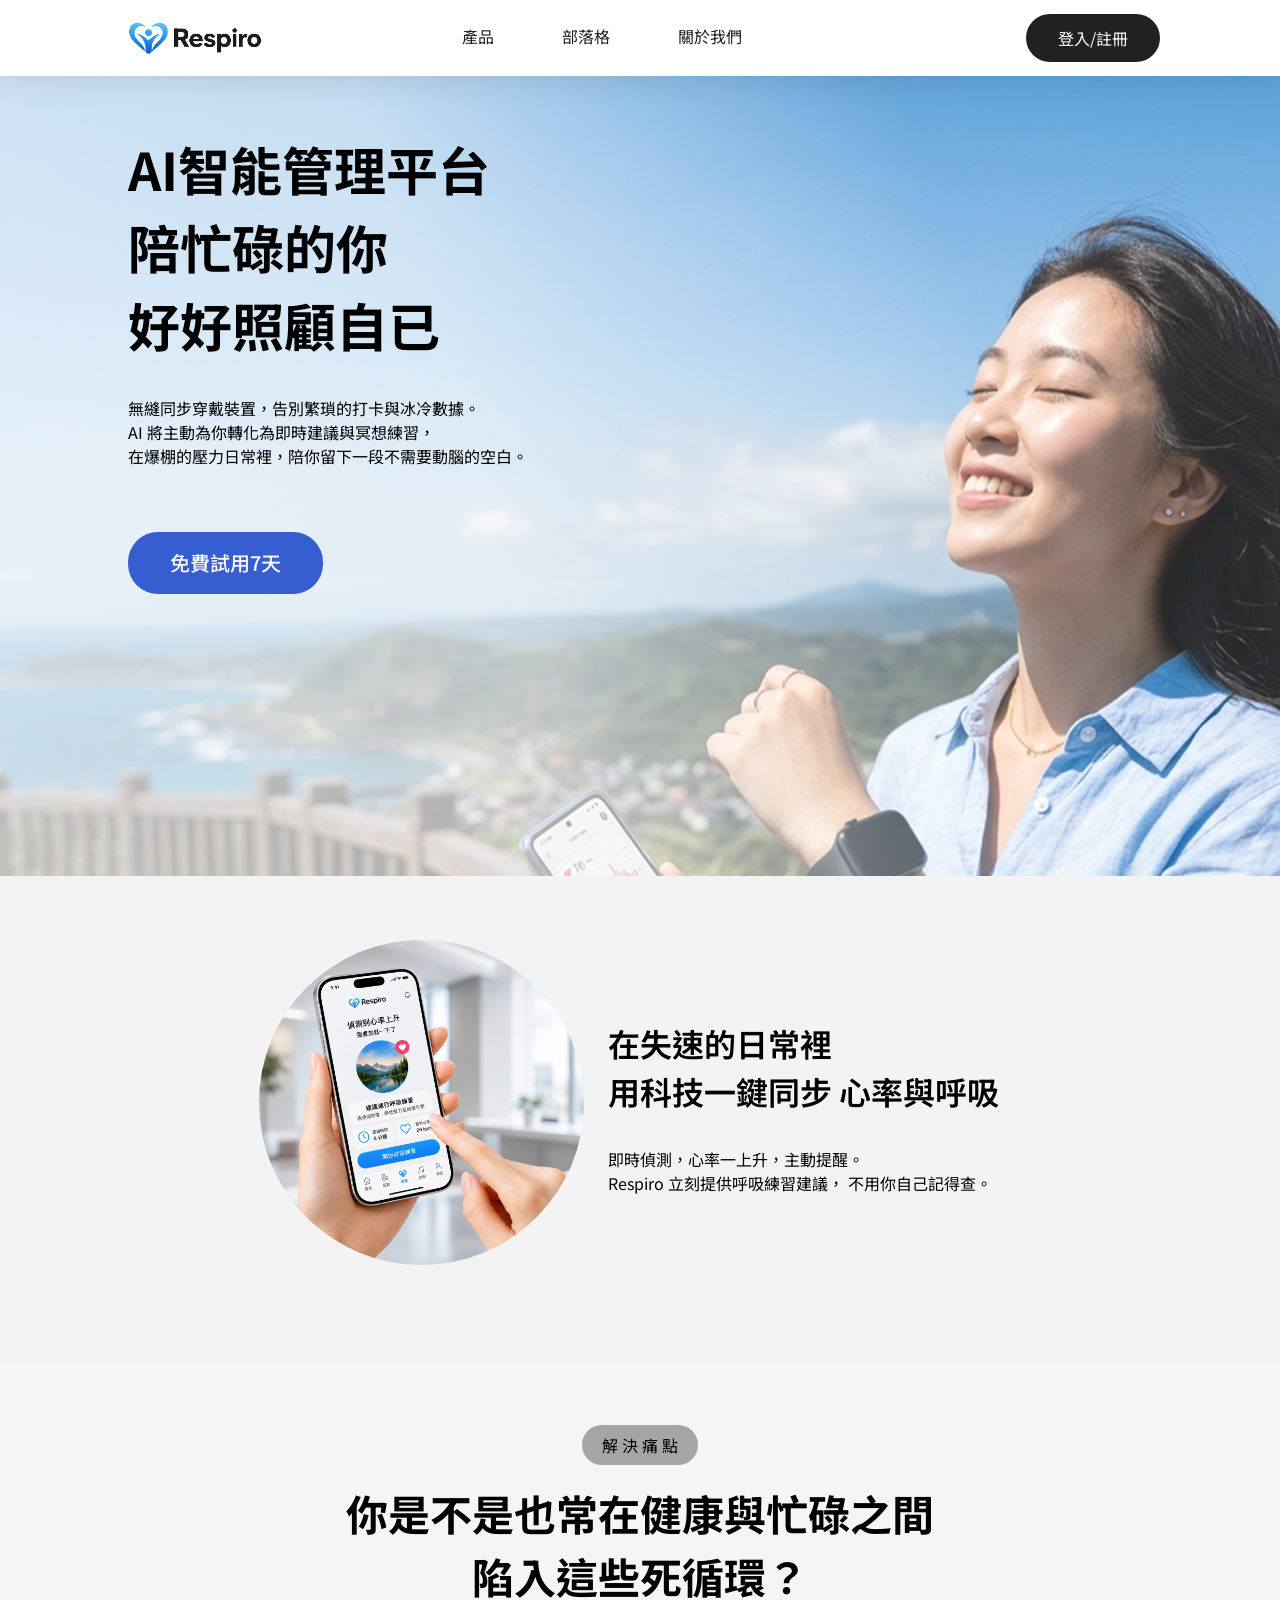
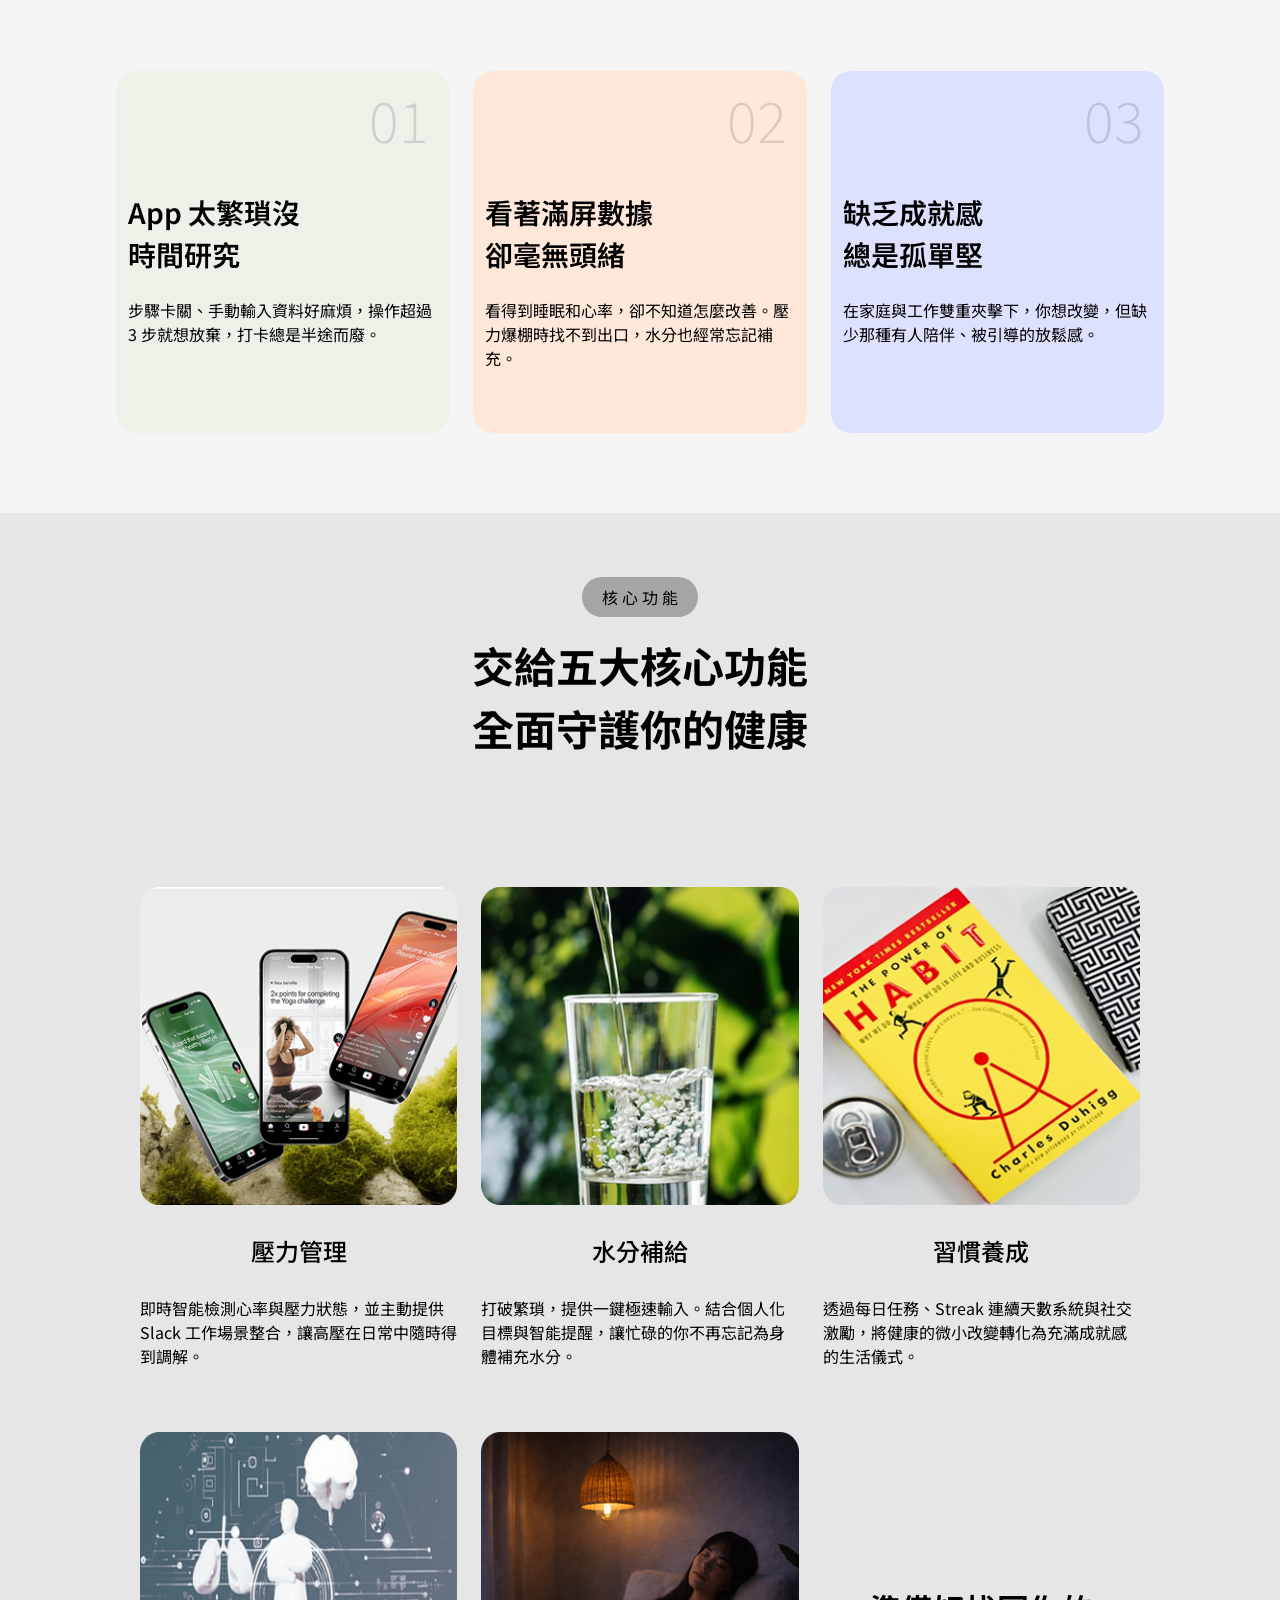
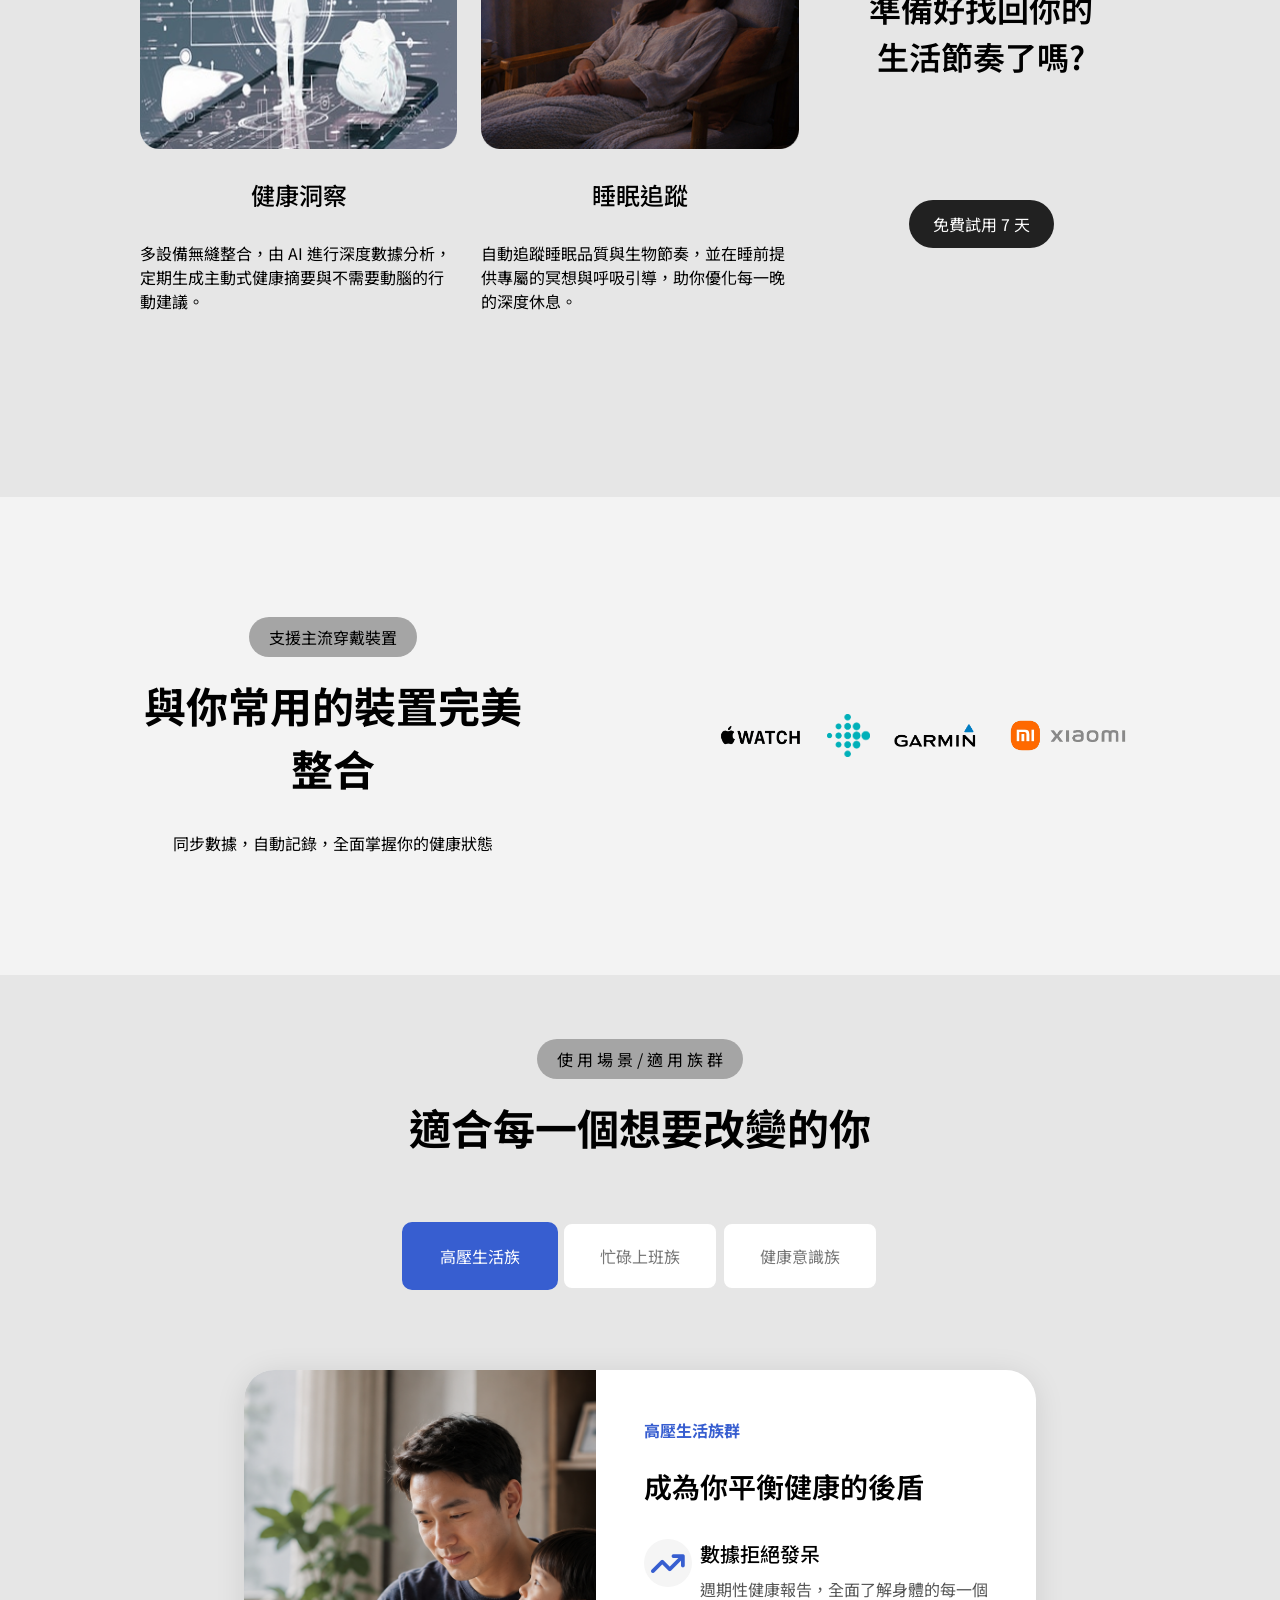
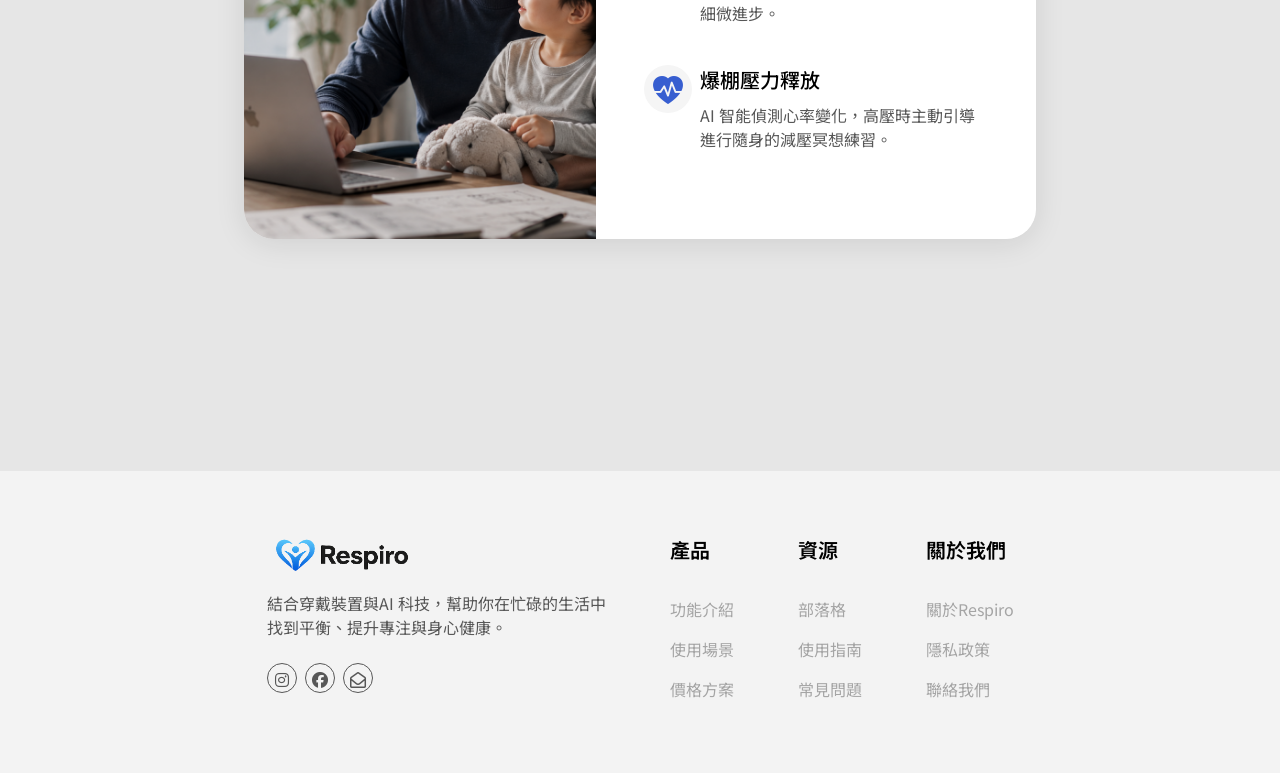
==== commit f03881cb: "第十一次修改" ====
--- a/index.html
+++ b/index.html
@@ -17,31 +17,37 @@
 
 
 <body>
-
- <section class=" main-header index-banner">
-        <div class="nav-header mb-40">
+       <div class="nav-header">
                 <nav class="nav-main-wrapper">
                     <div class="nav-logo-link">
                         <a href="index.html">
                         <img src="image/respiro-logo.png" alt="respiro-logo" width="150px;" ></a>
-                     </div>
-                <div class="nav-menu">
-                    <a href="product.html">產品</a>
-                    <a href="blog.html">部落格</a>
-                    <a href="about.html">關於我們</a>
-                </div>
-                            
+                    </div>
+                    <div class="nav-menu">
+                        <a href="product.html"class="active">產品</a>
+                        <a href="blog.html"class="active">部落格</a>
+                        <a href="about.html"class="active">關於我們</a>
+                        <a href="login-2.html"class="nav-mobile-only active">登入/註冊</a>
+
+                    </div>
+                    
                 </nav>
                     <div class="nav-login">
                         <a href="login-2.html">登入/註冊</a>
                     </div>
-                    <div class="hamburger">
-                        <i class="fa-solid fa-bars" style="color: black; font-size: 24px;"></i>
-                    </div>
+                    
+                    <button class="navbar-toggle">
+                        <span class="bar"></span>
+                        <span class="bar"></span>
+                        <span class="bar"></span>
+                    </button>
         </div>
-    
+
+
+ <section class=" main-header index-banner">
+        
 <div class="container-pro">
-        <div class="row row-sm row-md">
+        <!-- <div class="row row-sm row-md"> -->
             <div class="hero-content d-flex  ">
                 <div class="intro-items ">
                         <h1 class="h1 mb-32 h6-md py-md-32 ">AI智能管理平台 <br>陪忙碌的你<br> 好好照顧自已</h1> 
@@ -68,7 +74,7 @@
                             <img src="image/hero-section-2.png" alt="">
                         </div>
             </div>
-        </div>
+        <!-- </div> -->
     </div>
 </section>
             
@@ -87,7 +93,7 @@
                             <div class=" pain-text  col-5 col-lg-3">
                             <h3 class="h3 mb-32">在失速的日常裡<br>用科技一鍵同步
                             心率與呼吸</h3>
-                            <p class="text-sm">即時偵測，心率一上升，主動提醒。<br>
+                            <p class="text-sm mb-24">即時偵測，心率一上升，主動提醒。<br>
                                                 Respiro 立刻提供呼吸練習建議，
                                                 不用你自己記得查。</p>
                             </div>
@@ -102,30 +108,35 @@
         <section class="solution">
             <div class="container-pro ">
                     <div class="row row-md ">
-                            <div class=" py-64 ">
+                            <div class="  solution-item-scroll py-64 ">
                                 <div class="solution-text  text-center ">
                                     <div class="intro">解 決 痛 點</div>
                                     <h2 class="h2 mb-64  mb-24 h2-lg h2-md h2-sm"  >你是不是也常在健康與忙碌之間<br>
                                 陷入這些死循環？</h2>
                                 </div>
 
-                                <div class=" card-list  ">
-                                    <div class="  card card-01 col-4 col-md-3">
+                                <div class=" card-list">
+                                    <div class="  card card-01 col-4 col-md-3" id="section_a">
                                         <div class="num">01</div>
                                         <h3 class="h4 mb-24">App 太繁瑣沒<br>時間研究</h3>
                                         <p class="text-sm">步驟卡關、手動輸入資料好麻煩，操作超過 3 步就想放棄，打卡總是半途而廢。</p>
                                     </div>
-                                    <div class="card card-02 col-4 col-md-3">
+                                    <div class="card card-02 col-4 col-md-3" id="section_b">
                                         <div class="num">02</div>
                                         <h3 class="h4 mb-24">看著滿屏數據<br>卻毫無頭緒</h3>
                                         <p class="text-sm">看得到睡眠和心率，卻不知道怎麼改善。壓力爆棚時找不到出口，水分也經常忘記補充。</p>
                                     </div>
-                                    <div class=" card card-03 col-4 col-md-3">
+                                    <div class=" card card-03 col-4 col-md-3" id="section_c">
                                         <div class="num">03</div>
                                         <h3 class="h4 mb-24">缺乏成就感<br>總是孤單堅</h3>
                                         <p class="text-sm">在家庭與工作雙重夾擊下，你想改變，但缺少那種有人陪伴、被引導的放鬆感。</p>
                                     </div>
                                 </div>
+                                 <div class="btn_container">
+                                    <span><a href="#section_a" class="btn-dot"></a></span>
+                                    <span><a href="#section_b" class="btn-dot"></a></span>
+                                    <span><a href="#section_c" class="btn-dot"></a></span>
+                            </div>
                             </div>
                     </div>
                   
@@ -187,8 +198,8 @@
                     <div class="device-combine-item d-flex justify-center py-120">
                         <div class=" device-comb text-center">
                                 <div class="intro ">支援主流穿戴裝置</div>
-                                <h2 class="h2  mb-32">與你常用的裝置完美整合</h2>
-                                <p>同步數據，自動記錄，全面掌握你的健康狀態</p>
+                                <h2 class="h2  mb-32 h2-lg h2-md h2-sm  ">與你常用的裝置完美整合</h2>
+                                <p class="text-sm text-large-sm">同步數據，自動記錄，全面掌握你的健康狀態</p>
                             </div>   
 
                         <div class="device-combine-img align-center ">
@@ -217,17 +228,18 @@
                     </div>  
                 
                     <div class="fit-bar text-center">
-                        <a href="">高壓生活族</a>
-                        <a href="">忙碌上班族</a>
-                        <a href="">健康意識族</a>
-                    </div>
-         
-
-<div class="coach-section d-flex justify-center  mb-168 align-center ">
-
-                   
-        <div class="coach-lg-card">
-
+                        <a href="" class="tab-btn active" data-tab="high-stress">高壓生活族</a>
+                        <a href=""class="tab-btn" data-tab="busy-worker">忙碌上班族</a>
+                        <a href=""class="tab-btn" data-tab="health-conscious">健康意識族</a>
+                    </div>
+
+ 
+
+<div class="coach-section d-flex justify-center  mb-168 align-center ">    
+    <div class="container-pro ">
+        <div class="row row-md ">
+
+                <div id="high-stress" class="coach-lg-card  tab-content active">
                     <div class="coach-card ">
                         <div class="coach-img">
                             <img src="image/man.png" alt="" width="500px;" height="600px;">
@@ -235,8 +247,8 @@
                     </div>
 
                         <div class="coach-card-txt">
-                            <p class="text-sm-b mb-24" style="color: var(--primary-600);">高壓生活族群</p>
-                            <h3 class="h3 mb-32">在忙碌中找到平衡讓健康成為你的後盾</h3>
+                            <p class="text-sm-b mb-24 text-large-sm" style="color: var(--primary-600);">高壓生活族群</p>
+                            <h3 class="h4 h4-lg h4-md h4-sm mb-32">成為你平衡健康的後盾</h3>
                         
                             <div class="benefit-list d-flex  mb-40">
                                 <div class="icon-2 ">
@@ -244,11 +256,11 @@
                                     </i>
                                 </div>
                                 <div class="benefit-card">
-                                    <h4 class="text-lg mb-8">數據拒絕發呆</h4>
-                                    <p class="text-sm-b"  style=" color: var(--netural-600)";>週期性健康報告，全面了解身體的每一個
+                                    <h4 class="text-md-b  mb-8">數據拒絕發呆</h4>
+                                    <p class="text-sm "  style=" color: var(--netural-600)";>週期性健康報告，全面了解身體的每一個
                                     細微進步。</p>
                                 </div>
-                                
+
                             </div>
 
                             <div class="benefit-list d-flex  mb-40">
@@ -257,29 +269,101 @@
                                     </i>
                                 </div>
                                 <div class="benefit-card">
-                                    <h4 class="text-lg mb-8">爆棚壓力釋放</h4>
-                                    <p class="text-sm-b"  style=" color: var(--netural-600)";>AI 智能偵測心率變化，高壓時主動引導
-進行隨身的減壓冥想練習。</p>
-                                </div>
-                                
-                            </div>
-
-                           
-                        </div>
+                                    <h4 class="text-md-b mb-8">爆棚壓力釋放</h4>
+                                    <p class="text-sm"  style=" color: var(--netural-600)";> AI 智能偵測心率變化，高壓時主動引導進行隨身的減壓冥想練習。</p>
+                                </div>
+                            </div>
+                        </div>
+                </div>
+
+       <div  id="busy-worker" class="coach-lg-card tab-content ">
+                    <div class="coach-card ">
+                        <div class="coach-img">
+                            <img src="image/woman.png" alt="" width="500px;" height="600px;">
+                        </div>
+                    </div>
+
+                        <div class="coach-card-txt">
+                            <p class="text-sm-b mb-24 text-large-sm" style="color: var(--primary-600);">忙碌上班族</p>
+                            <h3 class="h4 h4-lg h4-md h4-sm mb-32">成為你平衡健康的後盾</h3>
+                        
+                            <div class="benefit-list d-flex  mb-40">
+                                <div class="icon-2 ">
+                                    <i class="fa-solid fa-arrow-trend-up" style="font-size: 30px ;color: var(--primary-600);">
+                                    </i>
+                                </div>
+                                <div class="benefit-card">
+                                    <h4 class="text-md-b  mb-8">拯救碎片時間</h4>
+                                    <p class="text-sm "  style=" color: var(--netural-600)";>無感自動追蹤，不打擾你的高頻工作節奏。</p>
+                                </div>
+
+                            </div>
+
+                            <div class="benefit-list d-flex  mb-40">
+                                <div class="icon-2 ">
+                                    <i class="bi bi-heart-pulse-fill" style="font-size: 30px ;color: var(--primary-600);">
+                                    </i>
+                                </div>
+                                <div class="benefit-card">
+                                    <h4 class="text-md-b mb-8">Slack 工作場景整合</h4>
+                                    <p class="text-sm"  style=" color: var(--netural-600)";> 直接在工作軟體中接收喝水與休息提醒，讓健康無縫融入辦公流程。</p>
+                                </div>
+                            </div>
+                        </div>
+                </div>
+
+
+
+                       <div  id="health-conscious" class="coach-lg-card tab-content  ">
+                    <div class="coach-card ">
+                        <div class="coach-img">
+                            <img src="image/sport.png" alt="" width="500px;" height="600px;">
+                        </div>
+                    </div>
+
+                        <div class="coach-card-txt">
+                            <p class="text-sm-b mb-24 text-large-sm" style="color: var(--primary-600);">健康意識人群</p>
+                            <h3 class="h4 h4-lg h4-md h4-sm mb-32">成為你平衡健康的後盾</h3>
+                        
+                            <div class="benefit-list d-flex  mb-40">
+                                <div class="icon-2 ">
+                                    <i class="fa-solid fa-arrow-trend-up" style="font-size: 30px ;color: var(--primary-600);">
+                                    </i>
+                                </div>
+                                <div class="benefit-card">
+                                    <h4 class="text-md-b  mb-8">深度健康洞察</h4>
+                                    <p class="text-sm "  style=" color: var(--netural-600)";>週期性健康報告，全面了解身體的每一個細微進步。</p>
+                                </div>
+
+                            </div>
+
+                            <div class="benefit-list d-flex  mb-40">
+                                <div class="icon-2 ">
+                                    <i class="bi bi-heart-pulse-fill" style="font-size: 30px ;color: var(--primary-600);">
+                                    </i>
+                                </div>
+                                <div class="benefit-card">
+                                    <h4 class="text-md-b mb-8">個人化生活儀式</h4>
+                                    <p class="text-sm"  style=" color: var(--netural-600)";> 智能調整飲水與習慣目標，做出更聰明、更自主的健康決策。</p>
+                                </div>
+                            </div>
+                        </div>
+                </div>
+
+
+
 
         </div>
-
-
-            </div>
-
-            </div>
+    </div>           
+</div>
+            
 
         </section>
 
 
 
-<div class="container-3">
-    <footer class="footer-section d-flex" >
+<div class="container-pro">
+    <footer class="footer-section d-flex justify-center py-64" >
 
         <nav class="footer-logo">
         <img src="image/respiro-logo.png" alt="logo" width="150px;">
@@ -294,42 +378,50 @@
          </nav>
 
         <nav class="footer-product">
-                <h5>產品</h5>
+                <h5 class= "h6 h6-lg h6-md h6-sm">產品</h5>
             <ul>
-                <li><a href="">功能介紹</a></li>
-                <li><a href="">使用場景</a></li>
-                <li><a href="">價格方案</a></li>
+                <li><a href="" class="text-sm text-large-sm text-medium-sm">功能介紹</a></li>
+                <li><a href="" class="text-sm text-large-sm text-medium-sm">使用場景</a></li>
+                <li><a href="" class="text-sm text-large-sm text-medium-sm">價格方案</a></li>
                 
             </ul>
         </nav>
 
         
          <nav class="footer-product">
-                <h5>資源</h5>
+                <h5 class="h6 h6-lg h6-md h6-sm">資源</h5>
             <ul>
-                <li><a href="">部落格</a></li>
-                <li><a href="">使用指南</a></li>
-                <li><a href="">常見問題</a></li>
+                <li><a href="" class="text-sm text-large-sm text-medium-sm">部落格</a></li>
+                <li><a href="" class="text-sm text-large-sm text-medium-sm">使用指南</a></li>
+                <li><a href="" class="text-sm text-large-sm text-medium-sm">常見問題</a></li>
             </ul>
         </nav>
         
         <nav class="footer-about">
-            <h5>關於我們</h5>
+            <h5 class="h6 h6-lg h6-md h6-sm">關於我們</h5>
                 <ul>
-                    <li><a href="">關於Respiro</a></li>
-                    <li><a href="">隱私政策</a></li>
-                    <li><a href="">聯絡我們</a></li>
+                    <li><a href=""class="text-sm text-large-sm text-medium-sm">關於Respiro</a></li>
+                    <li><a href=""class="text-sm text-large-sm text-medium-sm">隱私政策</a></li>
+                    <li><a href=""class="text-sm text-large-sm text-medium-sm">聯絡我們</a></li>
                     
                 </ul>
         </nav>
 
-
-
+    </footer>
 </div>
-    </footer>        
+    
      
 
 
-
+<script>
+    let navbarToggle=document.querySelector('.navbar-toggle');
+    let navbarMenu=document.querySelector('.nav-menu');
+
+    navbarToggle.addEventListener("click",function(){
+        navbarToggle.classList.toggle('active');
+        navbarMenu.classList.toggle('active');
+    });
+
+</script>
 </body>
 </html>
--- a/blog.css
+++ b/blog.css
@@ -1,35 +1,74 @@
-
-
 body{
     background-color: #F3F3F3; 
 } 
-/* .container-2 {
-    max-width: 1440px;
-    margin: 0 auto ;
+
+
+.grid-layout{
+    display: grid;
+    grid-template-columns: 300px 1fr; 
+    grid-template-areas: "aside  article-section";
+    gap: 32px; /* 側邊欄跟文章區的左右間距 */
+    max-width: 1200px; 
+    margin: 0 auto;    /* 整個版面置中 */
+    padding: 2rem 1rem;
+    background-color: #F3F3F3;
+    
+}
+
+
+.aside {
+    grid-area: aside;
     display: flex;
-    justify-content: space-evenly;
-    
-} */
+    flex-direction: column;
+    gap: 24px; /* 控制 Category 與 top5 的上下間距 */
+}
+
+
+
+.article-section {
+    grid-area: article-section;
+    /* 這裡不需要再給它設 display: grid 囉！
+       它就像你的手稿畫的一樣，是個垂直包住「文章網格」與「分頁條」的藍色大框框 */
+    width: 100%;
+}
+
+/* 4. 對應手稿中的 arti-item (卡片網格) */
+.arti-item {
+    display: grid;
+    /* 配合手稿的兩欄長相，每欄最少 340px，放不下就自動彈性變一欄 */
+    grid-template-columns: repeat(auto-fill, minmax(340px, 1fr));
+    gap: 30px; 
+    margin-bottom: 40px; /* 留點空間給下面的分頁條 (1/2/3/4/5) */
+}
+
+/* 5. 單張卡片（解放寬度） */
+.article-card {
+    /* 關鍵修正：把原本的 width: 360px 改為 100% */
+    width: 100%; 
+    background-color: var(--netural-0);
+    box-shadow: 4px 4px 20px #b0b0b0;
+    margin-bottom: 0; /* 清除舊的 margin，完全交給 .arti-item 的 gap 控制 */
+    border-radius: 8px;
+    overflow: hidden;
+    transition: background-color 0.3s ease;
+}
+
+
 
 .container-3 {
-    
     margin: 0 auto ;
     display: flex;
     justify-content:  space-evenly;
     background-color: var(--netural-0);
-    
-}
-
-
-.aside{
-    flex-basis: 364px;
-    
-}
+}
+
+
 
 .search {
     position: relative; /* 啟用相對定位，讓內部的 icon 可以絕對定位在它裡面 */
     display: inline-block; /* 或者 width: 100%，看你原本的佈局需求 */
-    width: 100%; /* 讓它撐開，或者設定固定寬度如 width: 400px; */}
+    width: 100%; /* 讓它撐開，或者設定固定寬度如 width: 400px; */
+}
 
 
 
@@ -42,7 +81,6 @@
     color: var(--netural-300);
     font-size: 20px;
     margin: 0; /* 消除段落預設的外距 */
-    
 }
 
 .search i {
@@ -54,6 +92,14 @@
     font-size: 20px;    /* 調整 icon 大小 */
 }
 
+.category, .top5 {
+    width: 100%;
+    box-sizing: border-box;
+    margin-bottom: 0; /* 清除舊的 margin */
+    background-color: var(--netural-0);
+    border-radius: 12px; /* 加上好看的圓角 */
+    padding-inline:16px ;
+}
 
 
 .top5 ol li a{
@@ -82,17 +128,15 @@
 .top-list li a::before{
     content: counter(item);
     counter-increment: item;
-    
+    margin-right: 8px;
     font-size: 32px;
     font-weight: 700;
 }
 
 
-.article-section{
-flex-basis: 768px;
-
-
-}
+
+
+
 .category ul li a{
     font-size: 20px;
     font-weight: 700;
@@ -101,33 +145,11 @@
     text-decoration: none;
     padding-block: 16px;
     padding-right: 100px;
-
-    
-    
-
-}
-
-.category,.top5{
-   
-    padding: 20px 28px;
-    background-color: var(--netural-0);
-    margin-bottom: 40px;
-}
-
-.arti-tiem{
-    gap: 40px;
-}
-
-
-.article-card{
-
-    width: 360px;
-    /* margin-inline: 15px; */
-    background-color: var(--netural-0);
-    box-shadow: 4px 4px 20px #b0b0b0;
-    margin-bottom: 40px;
-    transition: background-color 0.3s ease;
-}
+}
+
+
+
+
 
 .article-card img{
   width: 100%;
@@ -194,49 +216,25 @@
     color: var(--netural-0);
 }
 
-.footer-section {
-    margin-block: 64px;
-    
-}
-
-.footer-product h5,.footer-resource h5,.footer-about h5{
- font-size: 20px;
- font-weight: 700px;
- margin-bottom: 24px;
-}
-
-.footer-product ,.footer-resource ,.footer-about {
- font-size: 20px;
- font-weight: 700px;
- margin-inline: 60px;
-}
-
-
-.footer-section ul li a{
-    font-size: 16px;
-    text-decoration: none;
-    color: var(--netural-400);
-      margin-block:8px 
-   
-}
-
-
-.footer-logo p{
-    color: var(--netural-600);
-    margin-block: 16px;
-    font-size: 16px;
-    line-height: 1.5;
-}
-
-.footer-logo ul li a {
-color: var(--netural-600);
- display: inline-block;
- 
- width: 30px;
- height: 30px;
- border: 1px solid var(--netural-600);
- border-radius: 300px;
- margin-right: 8px;
- text-align: center;
- line-height: 30px;
-}
+
+
+@media (max-width: 768px) {
+    .grid-layout {
+        grid-template-columns: 1fr; 
+        grid-template-areas: 
+            "aside"
+            "article-section";
+        gap: 24px;
+        padding: 1rem;
+    }
+
+    
+    .top5 {
+        display: none;
+    }
+
+    
+    /* .category ul li a {
+        padding-right: 0; 
+    /* } */
+} 
--- a/index.css
+++ b/index.css
@@ -18,6 +18,7 @@
     border-radius: 30px;
    
 }
+
 
 
 .login a{
@@ -261,6 +262,26 @@
     justify-content: center;
 }
 
+
+.tab-content {
+    display: none !important;
+}
+
+/* 只有帶有 .active 的卡片才顯示 (根據你原本的排版，可能是 flex 或 block) */
+.tab-content.active {
+    display: flex !important; 
+}
+
+
+.fit-bar a.active {
+    background-color: var(--primary-600);
+    color: var(--netural-0);
+    border-color: var(--primary-600);
+}
+
+
+
+
 @media (max-width:992px){
     
     .hero-content{
@@ -301,11 +322,18 @@
     flex: 1;
     object-fit: cover;
     aspect-ratio: 1 / 1;
-    
-}
-
-
+}
+
+
+    .device-combine-item {
+        flex-direction: column;
+    }
  
+
+    .device-combine-item {
+    gap: 64px;
+    align-items: center;
+}
     
 }
 
@@ -333,19 +361,17 @@
     scroll-snap-align: center;
   }
 
-  /* .serv-card-list{
-    flex-wrap: nowrap; 
-    overflow-x: auto;
-     scroll-snap-type: x mandatory;
-    -webkit-overflow-scrolling: touch;
-    /* justify-content: center; */
-        /* }   */
-
-/* .serv-card-list .serv-card{
-    flex: 0 0 85%;             
-    max-width: 85%;             
-    scroll-snap-align: center; }  
-  */
+.solution-item-scroll{
+  width:100%;
+  height:auto;
+  overflow-x: auto;
+  overflow-y: hidden;
+  scroll-behavior: smooth;
+  scroll-snap-type: x mandatory;
+  
+}
+
+
 .serv-card-list.row {
       display: flex !important;
       flex-wrap: nowrap !important;  /* 強制覆蓋 Bootstrap 的 wrap，不讓卡片往下掉 */
@@ -357,9 +383,10 @@
 
   .serv-card-list .serv-card,
   .serv-card-list .serv-card-img {
-      flex: 0 0 75% !important;     /* 覆蓋 col-4 的寬度，讓卡片在手機版佔滿 75% */
+      flex: 0 0 100%;  ;    
+      scroll-snap-align: start;
       max-width: 75% !important;    /* 覆蓋 Bootstrap 的 max-width */
-      scroll-snap-align: center;    /* 讓卡片滾動時自動吸附置中 */
+      
       margin-bottom: 0px !important; /* 取消手機版的下邊距 */
   }
 
@@ -368,6 +395,29 @@
       display: none;
   }
 
+  .btn_container{
+  display:flex;
+  gap:10px;
+  justify-content: center;
+  margin-bottom: 20px;
+  transition: all .3s ease ;
+  
+}
+
+.btn-dot{
+  width: 12px;
+  height: 12px;
+  border-radius: 50%;
+  background-color: #ccc;
+}
+
+.btn-dot:hover{
+  background-color: #666;
+  transform: scale(1.2);
+}
+
+
+
 }
 
 
--- a/all.css
+++ b/all.css
@@ -87,41 +87,35 @@
 
 .main-header{
     width: 100%;
-    /* padding-top: 54px; */
+    padding-top: 54px;
 }
 
 .container-pro{
     margin: auto;
     max-width: 1440px;
     /* padding-inline: 180px; */
-    padding-inline: clamp(20px, 10vw, 180px);
-
-
-}
+    padding-inline: clamp(12px, 10vw, 180px);
+}
+
 img{
     vertical-align: middle;
     max-width: 100%;
     height: auto;
 }
 
-.hamburger{
-    display: none;
-}
 
 .nav-header{
     display: flex;
     align-items: center;
     justify-content: space-between;
     padding-inline: 120px;
+    backdrop-filter: blur(10px);
     background-color: var(--netural-0);
     box-shadow: 0 4px 30px rgba(0,0,0,0.1);
     padding-block: 8px;
     position: sticky;
     top: 0;
     z-index: 100;
-    
-   
-
 }
 
 .nav-menu{
@@ -137,8 +131,6 @@
     /* border-radius: 32px; */
     /* box-shadow: 0 4px 30px rgba(0,0,0,0.1); */
     gap: 160px;
-
-    
 }
 
 .nav-menu a{
@@ -156,9 +148,11 @@
  
 border-bottom: 4px solid var(--primary-600);
 transform: translateX(10px); /* 用 transform 代替 margin，效能更好且不影響排版 (建議 10px 就夠了，20px 偏多) */
- 
-}
-
+}
+
+.nav-menu .nav-mobile-only{
+    display: none;
+}
 
 .nav-login a{
     display: inline-block;
@@ -170,6 +164,72 @@
 }
 
 
+.navbar-toggle{
+    display: none;
+    color: #1A1A1A;
+    
+    padding: 10px;
+    border: none;
+}
+.bar{
+    display: block;
+    width: 25px;
+    height: 3px;
+    margin: 5px auto ;
+    background-color: var(--netural-800);
+    transition: all 0.3s ease-in-out ;
+
+}
+
+.footer-section {
+    gap: 64px;
+}
+
+.footer-product h5,.footer-resource h5,.footer-about h5{
+ /* font-size: 20px; */
+ font-weight: 700px;
+ margin-bottom: 24px;
+}
+
+.footer-product ,.footer-resource ,.footer-about {
+ font-size: 20px;
+ font-weight: 700px;
+ /* margin-inline: 60px; */
+ gap: 56px;
+}
+
+
+.footer-section ul li a{
+    /* font-size: 16px; */
+    text-decoration: none;
+    color: var(--netural-400);
+      margin-block:8px 
+   
+}
+
+
+.footer-logo p{
+    color: var(--netural-600);
+    margin-block: 16px;
+    font-size: 16px;
+    line-height: 1.5;
+}
+
+.footer-logo ul li a {
+color: var(--netural-600);
+ display: inline-block;
+ 
+ width: 30px;
+ height: 30px;
+ border: 1px solid var(--netural-600);
+ border-radius: 300px;
+ margin-right: 8px;
+ text-align: center;
+ line-height: 30px;
+}
+
+
+
 /* 文字斷點設定 */
 
 
@@ -252,8 +312,27 @@
     font-size: 16px;
     line-height:1.5 ;
     font-weight: 400;
-
-}
+}
+
+.text-xsm{
+    font-size: 14px;
+    line-height:1.5 ;
+    font-weight: 400;
+}
+
+.text-xsm-b{
+    font-size: 14px;
+    line-height:1.5 ;
+    font-weight: 600;
+}
+
+.text-xxsm-b{
+    font-size: 12px;
+    line-height:1.5 ;
+    font-weight: 400;
+}
+
+
 
 @media (max-width: 992px) {
     .h1-lg { font-size: 48px; }
@@ -262,6 +341,7 @@
     .h4-lg { font-size: 26px; }
     .h5-lg { font-size: 22px; }
     .h6-lg { font-size: 18px; }
+    .text-large-sm{ font-size: 14px; }
 }
 
 @media (max-width: 767px) {
@@ -271,6 +351,7 @@
     .h4-md { font-size: 24px; }
     .h5-md { font-size: 20px; }
     .h6-md { font-size: 17px; }
+    .text-medium-sm{ font-size: 14px; }
 }
 
 @media (max-width: 576px) {
@@ -280,6 +361,7 @@
     .h4-sm { font-size: 24px; }
     .h5-sm { font-size: 19px; }
     .h6-sm { font-size: 16px; }
+    .text-small-sm{ font-size: 14px; }
 }
 
 
@@ -342,6 +424,9 @@
     justify-content: space-around;
 }
 
+.justify-end{
+    justify-content:end;
+}
 .align-center{
     align-items: center;
 
@@ -375,30 +460,17 @@
     margin-bottom: 8px;
 }
 
-.mb-12{
-    margin-bottom: 12px;
-}
-
-.mb-16{
-    margin-bottom: 16px;
-}
-
-.mb-24{
-    margin-bottom: 23px;
-}
-
-
-.mb-32{
-    margin-bottom: 32px;
-}
-
-.mb-40{
-    margin-bottom: 40px;
-}
-
-.mb-48{
-    margin-bottom: 48px;
-}
+.mb-12{margin-bottom: 12px;}
+
+.mb-16{margin-bottom: 16px;}
+
+.mb-24{ margin-bottom: 23px;}
+
+.mb-32{margin-bottom: 32px;}
+
+.mb-40{ margin-bottom: 40px;}
+
+.mb-48{margin-bottom: 48px;}
 
 .mb-60{
     margin-bottom: 60px;
@@ -716,57 +788,57 @@
 }
 
 .col-1 {
-    width: 8.333333%;
+    width: calc(100% / 12 * 1);
     padding-inline: 12px;
 }
 
 .col-2 {
-    width: 16.666666%;
+    width: calc(100% / 12 * 2);
     padding-inline: 12px;
 }
 
 .col-3 {
-    width: 25%;
+    width: calc(100% / 12 * 3);
     padding-inline: 12px;
 }
 
 .col-4 {
-    width: 33.333333%;
+    width: calc(100% / 12 * 4);
     padding-inline: 12px;
 }
 
 .col-5 {
-    width: 41.666666%;
+    width: calc(100% / 12 * 5);
     padding-inline: 12px;
 }
 
 .col-6 {
-    width: 50%;
+    width: calc(100% / 12 * 6);
     padding-inline: 12px;
 }
 
 .col-7 {
-    width: 58.333333%;
+    width: calc(100% / 12 * 7);
     padding-inline: 12px;
 }
 
 .col-8 {
-    width: 66.666666%;
+    width: calc(100% / 12 * 8);
     padding-inline: 12px;
 }
 
 .col-9 {
-    width: 75%;
+    width: calc(100% / 12 * 9);;
     padding-inline: 12px;
 }
 
 .col-10 {
-    width: 83.333333%;
+    width: calc(100% / 12 * 10);
     padding-inline: 12px;
 }
 
 .col-11 {
-    width: 91.666666%;
+    width: calc(100% / 12 * 11);
     padding-inline: 12px;
 }
 
@@ -774,6 +846,7 @@
     width: 100%;
     padding-inline: 12px;
 }
+
 
 @media (max-width: 992px) {
 
@@ -909,9 +982,7 @@
     .nav-main-wrapper{
     gap: 10px;}
 
-    .nav-menu{
-        display: none;
-    }
+    
   
    .hamburger{
     display: inline-block;
@@ -925,4 +996,72 @@
     padding-inline: 24px;
 }
 
-}
+
+
+}
+
+
+@media (max-width: 992px) {
+
+.footer-section {
+gap: 32px;
+
+}
+
+.nav-menu{
+    display: none;
+    flex-direction: column;
+    justify-content: start;
+    align-items: start;
+    gap:1.5rem !important;
+    position: absolute;
+    height: 100vh;
+    width: 250px;
+    top: 0;
+    right: 0;
+    padding: 5rem 1.5rem;
+    background-color: var(--netural-0);
+    box-shadow: 0 10px 10px rgba(0,0,0,0.1);
+    /* backdrop-filter: blur(6px); */
+}
+
+.nav-menu .nav-mobile-only{
+    display: inline-block;
+    background-color: #212122;
+        color: #ffffff;
+        border-radius: 30px;
+        text-align: center;
+        margin-top: 16px;
+}
+
+.navbar-toggle{
+    display: block;
+    z-index: 999;
+}
+
+.nav-menu.active{
+    display: flex;
+}
+.navbar-toggle.active .bar:nth-child(2){
+    opacity: 0;
+}
+.navbar-toggle.active .bar:nth-child(1){
+    transform:translateY(8px) rotate(45deg);
+
+}
+.navbar-toggle.active .bar:nth-child(3){
+    transform:translateY(-8px) rotate(-45deg);
+    
+}
+
+}
+
+
+@media (max-width: 767px) {
+
+.footer-section {
+gap: 32px;
+flex-direction: column;
+}
+ 
+}
--- a/product.css
+++ b/product.css
@@ -1,8 +1,6 @@
 *, *::before, *::after {
     box-sizing: border-box;
 }
-
-
 
 
 .product-banner{
@@ -19,7 +17,7 @@
 
   .img-product-banner{
     border-radius: 30px;
-     overflow: hidden;
+    overflow: hidden;
     width: 100%;
     height: auto;
     display: none;
@@ -51,9 +49,9 @@
 
 }
 
-.nav-intro{
+/* .nav-intro{
     margin-top: 54px;
-}
+} */
 
 
 .nav-intro a{
@@ -111,8 +109,6 @@
     margin-right: 8px;
     display: inline-block;
     text-align: center;
-    
-    
 }
 
 
@@ -124,17 +120,11 @@
     width: 180px;
     border-radius: 24px;
     margin-inline: 18px;
-    
-
 }
 
 .hour-card:hover{
-    
     background-color: var(--primary-50);
     border: 1px solid var(--primary-600);
-    
-    
-
 }
 
 
@@ -149,18 +139,15 @@
 }
 
 .coach-img{
-
 flex:50%;
 display: flex; /* 讓圖片在容器內也能置中 */
 overflow: hidden; /* 裁切超出容器的圖片部分 */
 /* background-image: url(image/AI教練-晨間練習.png); */
 background-repeat: no-repeat;
 background-position: center center ;
-
 aspect-ratio: 3 / 4; /* 或者使用 aspect-ratio: 3 / 4; 撐開高度 */
 height: 100%;      /* 讓它填滿父層 .coach-card */
 background-size: auto;
-
 }
 
 .coach-card-txt{
@@ -198,8 +185,6 @@
   width: 100%; /* 視具體佈局而定 */
   /* max-width: 1000px;  */
   margin: 0 auto; /* 置中 */
-  
-
 }
 
 
@@ -215,11 +200,6 @@
     background-color: var(--netural-100);
     padding-top: 10px;
 }
-
-
-
-
-
 
 
 .icon-direction i{
@@ -294,7 +274,6 @@
 }
 
 .coach-lg-card{
-
   display: flex;
   flex-direction: column;
   align-items: stretch; /* [核心] 這是預設值，強迫子元素等高 (與最長的一個看齊) */
@@ -302,21 +281,17 @@
   border-radius: 20px; /* 原圖的圓角 */
   overflow: hidden; /* 確保圓角 */
   box-shadow: 0 4px 30px rgba(0,0,0,0.1); /* 添加一點陰影，更像卡片 */
-  width: 85%; /* 視具體佈局而定 */
+  width: 100%; /* 視具體佈局而定 */
   /* max-width: 1000px;  */
   margin: 0 auto; /* 置中 */
 }
 
 .coach-img img{
-   
-
     width: 100px;
     height: 100%;
     aspect-ratio: 1/1;
-  
-  object-fit: cover; 
-  object-position: center; 
-   
+    object-fit: cover; 
+    object-position: center; 
 }
 
 
@@ -324,17 +299,36 @@
     flex: 50%;
     /* width: 500px; */
     padding-block: 48px;
-    padding-inline: 48px;
+    padding-inline: 40px;
     background-color: var(--netural-0);
     border-radius: 0 0 30px 30px;
     justify-content: center;
     /* flex: 1;  */
-    
-  
-}
-
-
-}
+}
+
+.dashboard{
+    flex-direction: column;
+    background-color: var(--netural-0);
+    padding-block: 64px;
+    padding-inline: 36px;
+    border-radius: 30px;
+    margin-bottom: 168px;
+}
+
+.hour-list-scroll{
+width:100%;
+  /* max-width: 400px; */
+  height:auto;
+  overflow-x: auto;
+  overflow-y: hidden;
+  scroll-behavior: smooth;
+  scroll-snap-type: x mandatory;
+}
+
+
+}
+
+
 
 @media (max-width:767px) {
 
@@ -347,8 +341,7 @@
 
 
 
-
-    
-}
-
-
+    
+}
+
+
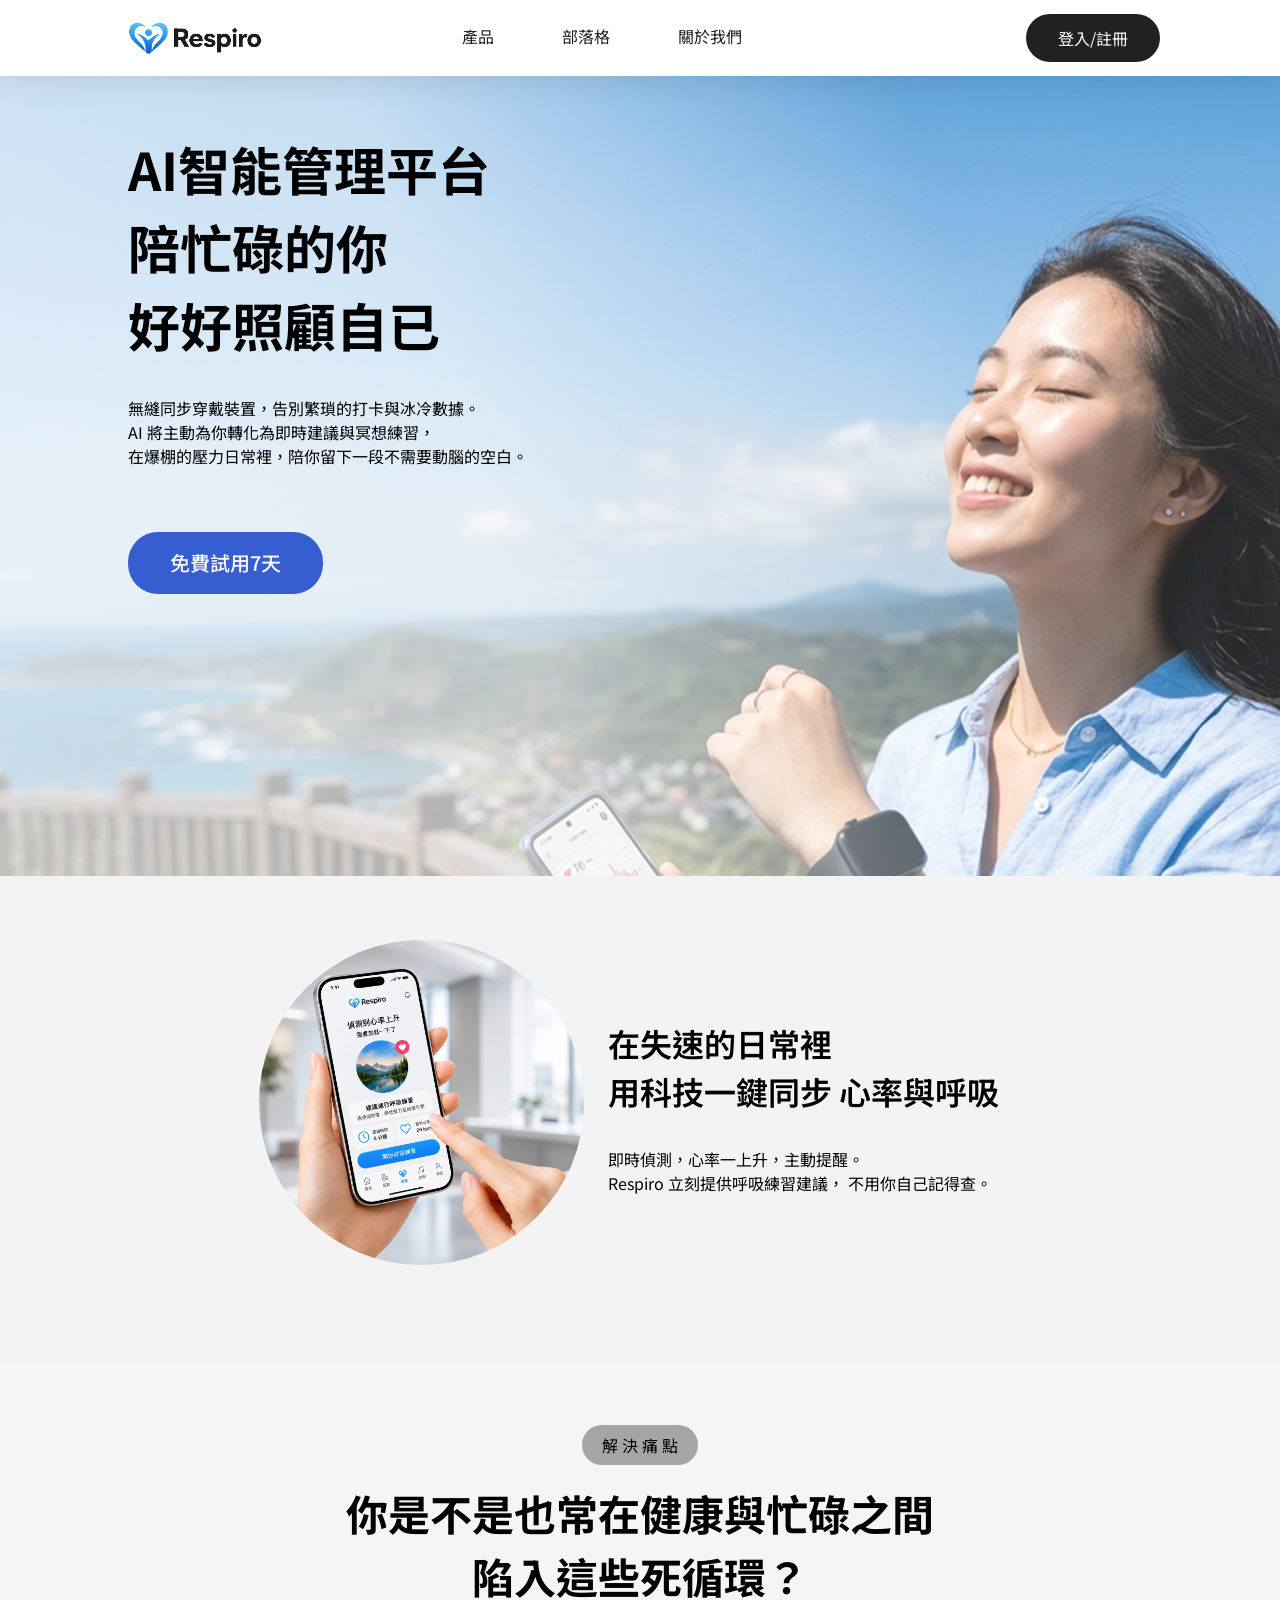
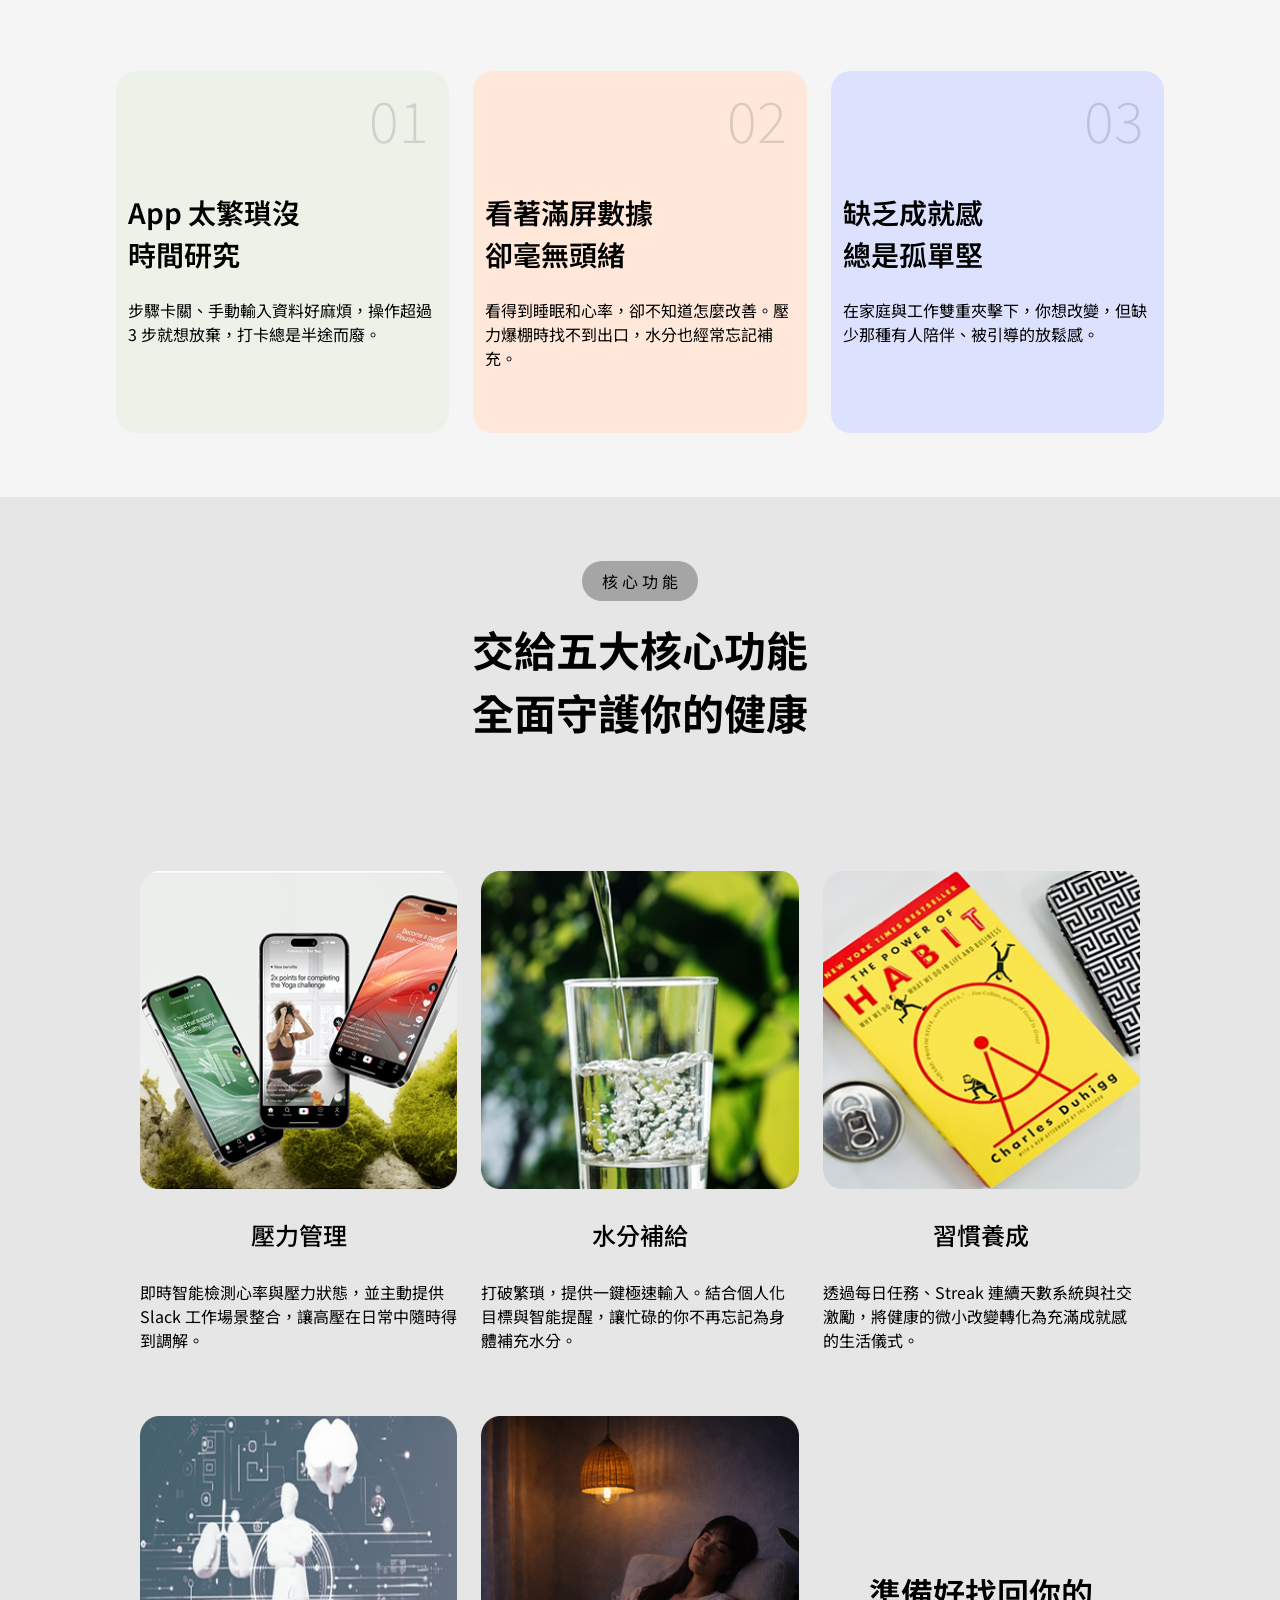
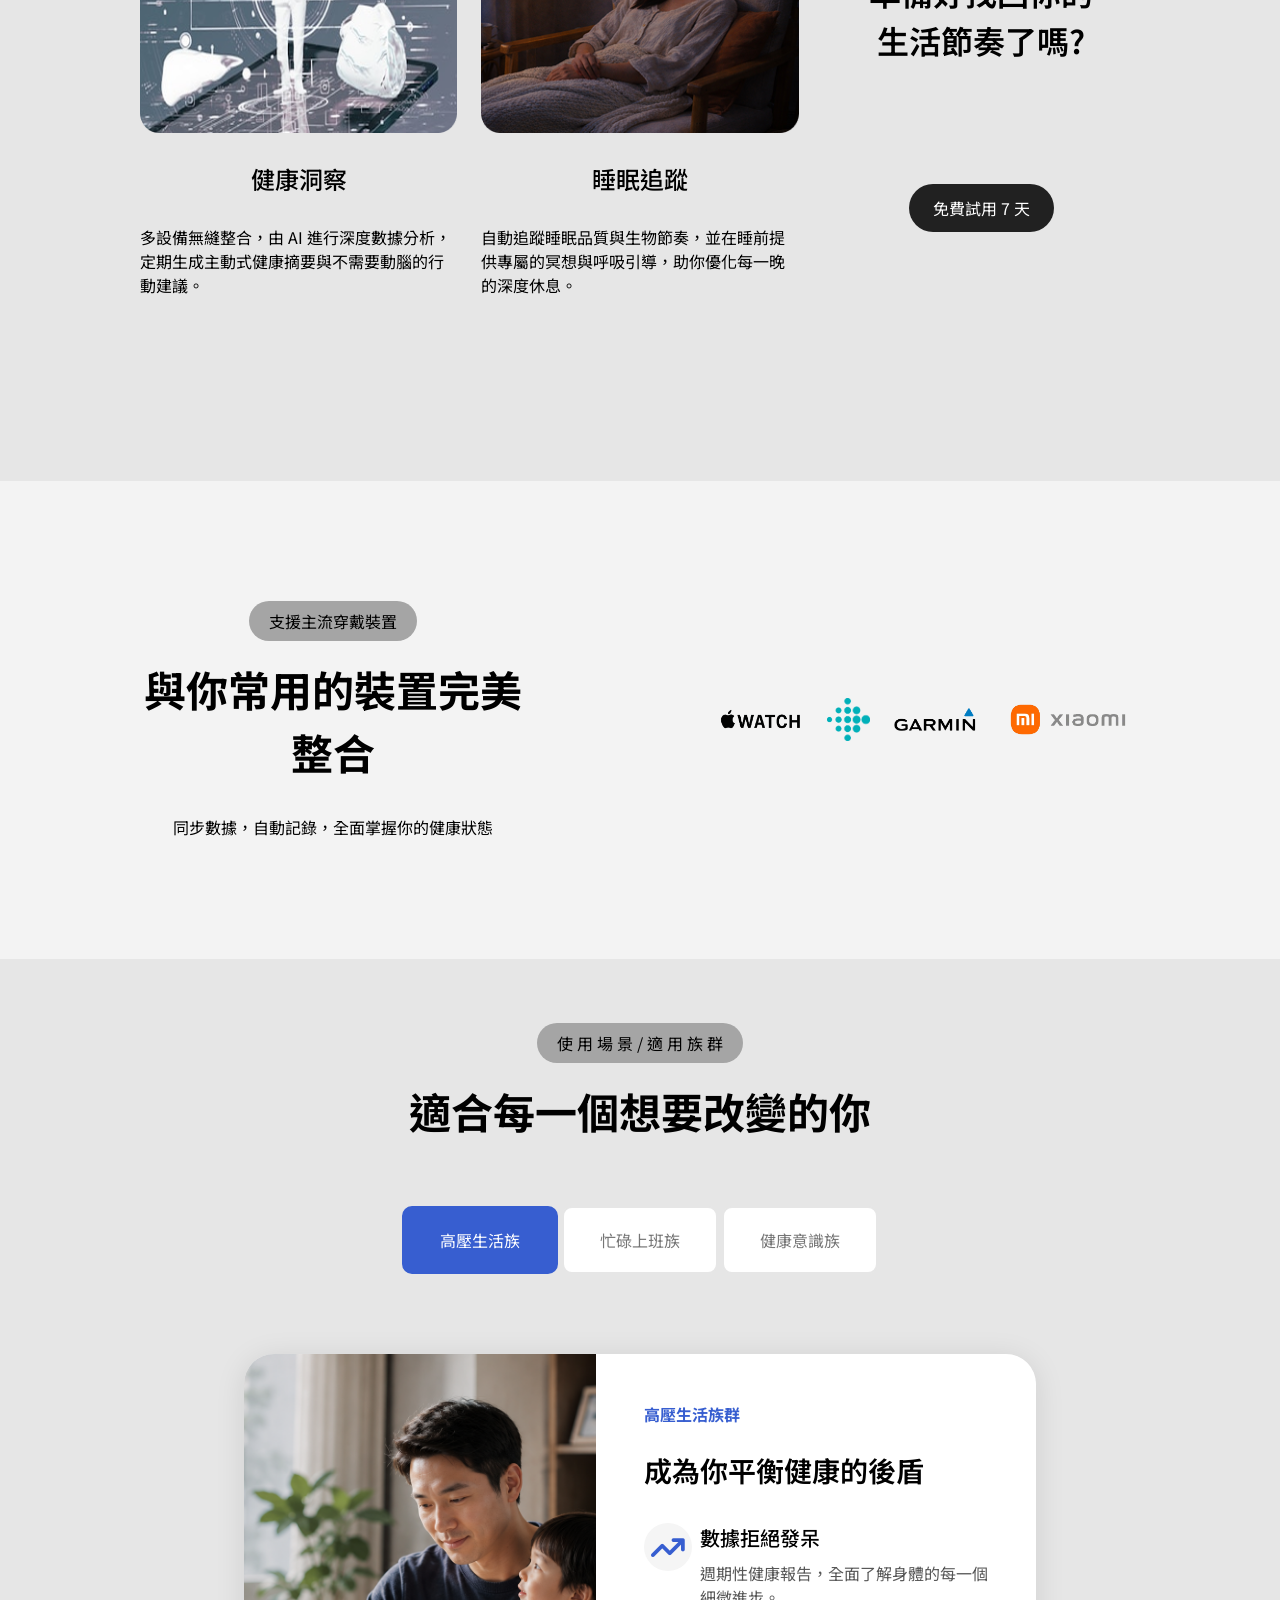
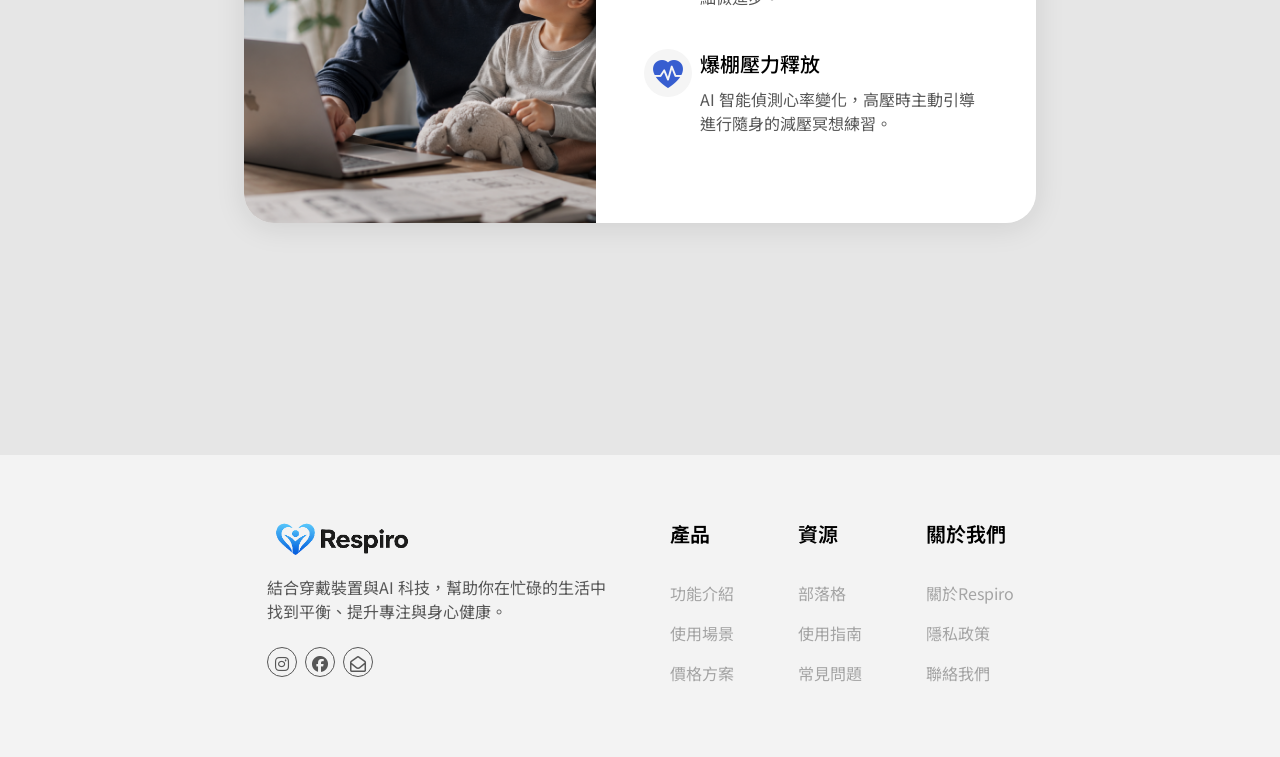
==== commit 1a0da8cf: "第十三次修改" ====
--- a/index.html
+++ b/index.html
@@ -132,11 +132,11 @@
                                         <p class="text-sm">在家庭與工作雙重夾擊下，你想改變，但缺少那種有人陪伴、被引導的放鬆感。</p>
                                     </div>
                                 </div>
-                                 <div class="btn_container">
+                                 <!-- <div class="btn_container">
                                     <span><a href="#section_a" class="btn-dot"></a></span>
                                     <span><a href="#section_b" class="btn-dot"></a></span>
                                     <span><a href="#section_c" class="btn-dot"></a></span>
-                            </div>
+                            </div> -->
                             </div>
                     </div>
                   
@@ -369,7 +369,7 @@
         <img src="image/respiro-logo.png" alt="logo" width="150px;">
         <p >結合穿戴裝置與AI 科技，幫助你在忙碌的生活中<br>找到平衡、提升專注與身心健康。</p>
         <ul class="d-flex">
-            <li><a href="#"><i class="fa-brands fa-instagram" " style="font-size: 16px;"></i></a></li>
+            <li><a href="#"><i class="fa-brands fa-instagram" style="font-size: 16px;"></i></a></li>
             <li><a href="#"><i class="fa-brands fa-facebook " style="font-size: 16px;"></i></a></li>
             <li><a href="#"><i class="fa-regular fa-envelope-open " style="font-size: 16px;"></i></a></li>
             
@@ -422,6 +422,32 @@
         navbarMenu.classList.toggle('active');
     });
 
+
+
+   document.addEventListener("DOMContentLoaded", function () {
+const tabs = document.querySelectorAll(".tab-btn");
+const contents = document.querySelectorAll(".tab-content");
+
+tabs.forEach(tab => {
+    tab.addEventListener("click", function (e) {
+        e.preventDefault(); // 防止 <a> 標籤跳頁
+
+        // 1. 移除所有按鈕的 active 樣式
+        tabs.forEach(t => t.classList.remove("active"));
+        // 2. 移除所有卡片的 active 顯示
+        contents.forEach(c => c.classList.remove("active"));
+
+        // 3. 幫當前點擊的按鈕加上 active
+        this.classList.add("active");
+
+        // 4. 根據按鈕的 data-tab 找到對應的卡片 ID 並加上 active
+        const targetId = this.getAttribute("data-tab");
+        document.getElementById(targetId).classList.add("active");
+    });
+});
+
+});
+
 </script>
 </body>
 </html>
--- a/index.css
+++ b/index.css
@@ -381,12 +381,15 @@
       padding-bottom: 20px;          /* 留空間給滾動條 */
   }
 
+.card-list.row::-webkit-scrollbar {
+      display: none;
+  }
+
   .serv-card-list .serv-card,
   .serv-card-list .serv-card-img {
       flex: 0 0 100%;  ;    
       scroll-snap-align: start;
       max-width: 75% !important;    /* 覆蓋 Bootstrap 的 max-width */
-      
       margin-bottom: 0px !important; /* 取消手機版的下邊距 */
   }
 
--- a/product.css
+++ b/product.css
@@ -227,6 +227,9 @@
 
 
 
+#drinkWater{
+    display: none;
+}
 
 
 @media (max-width:992px){
